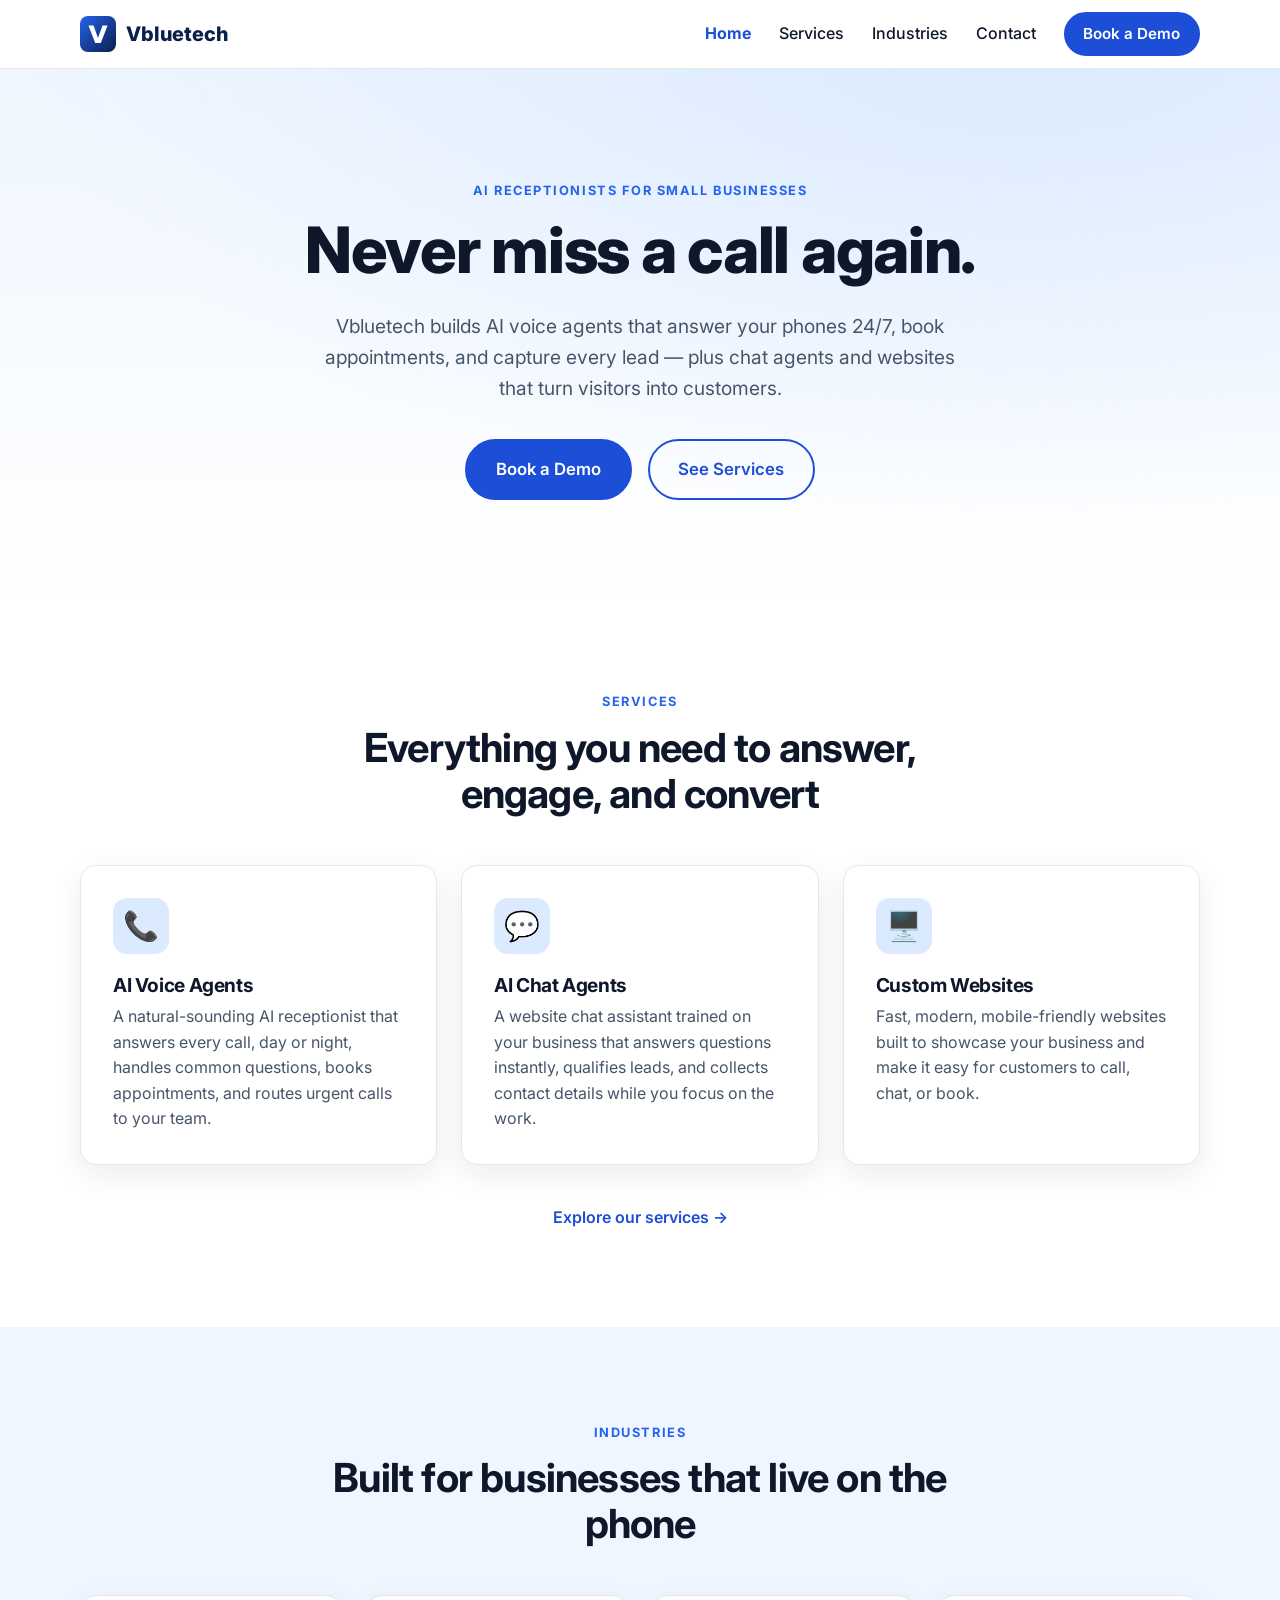
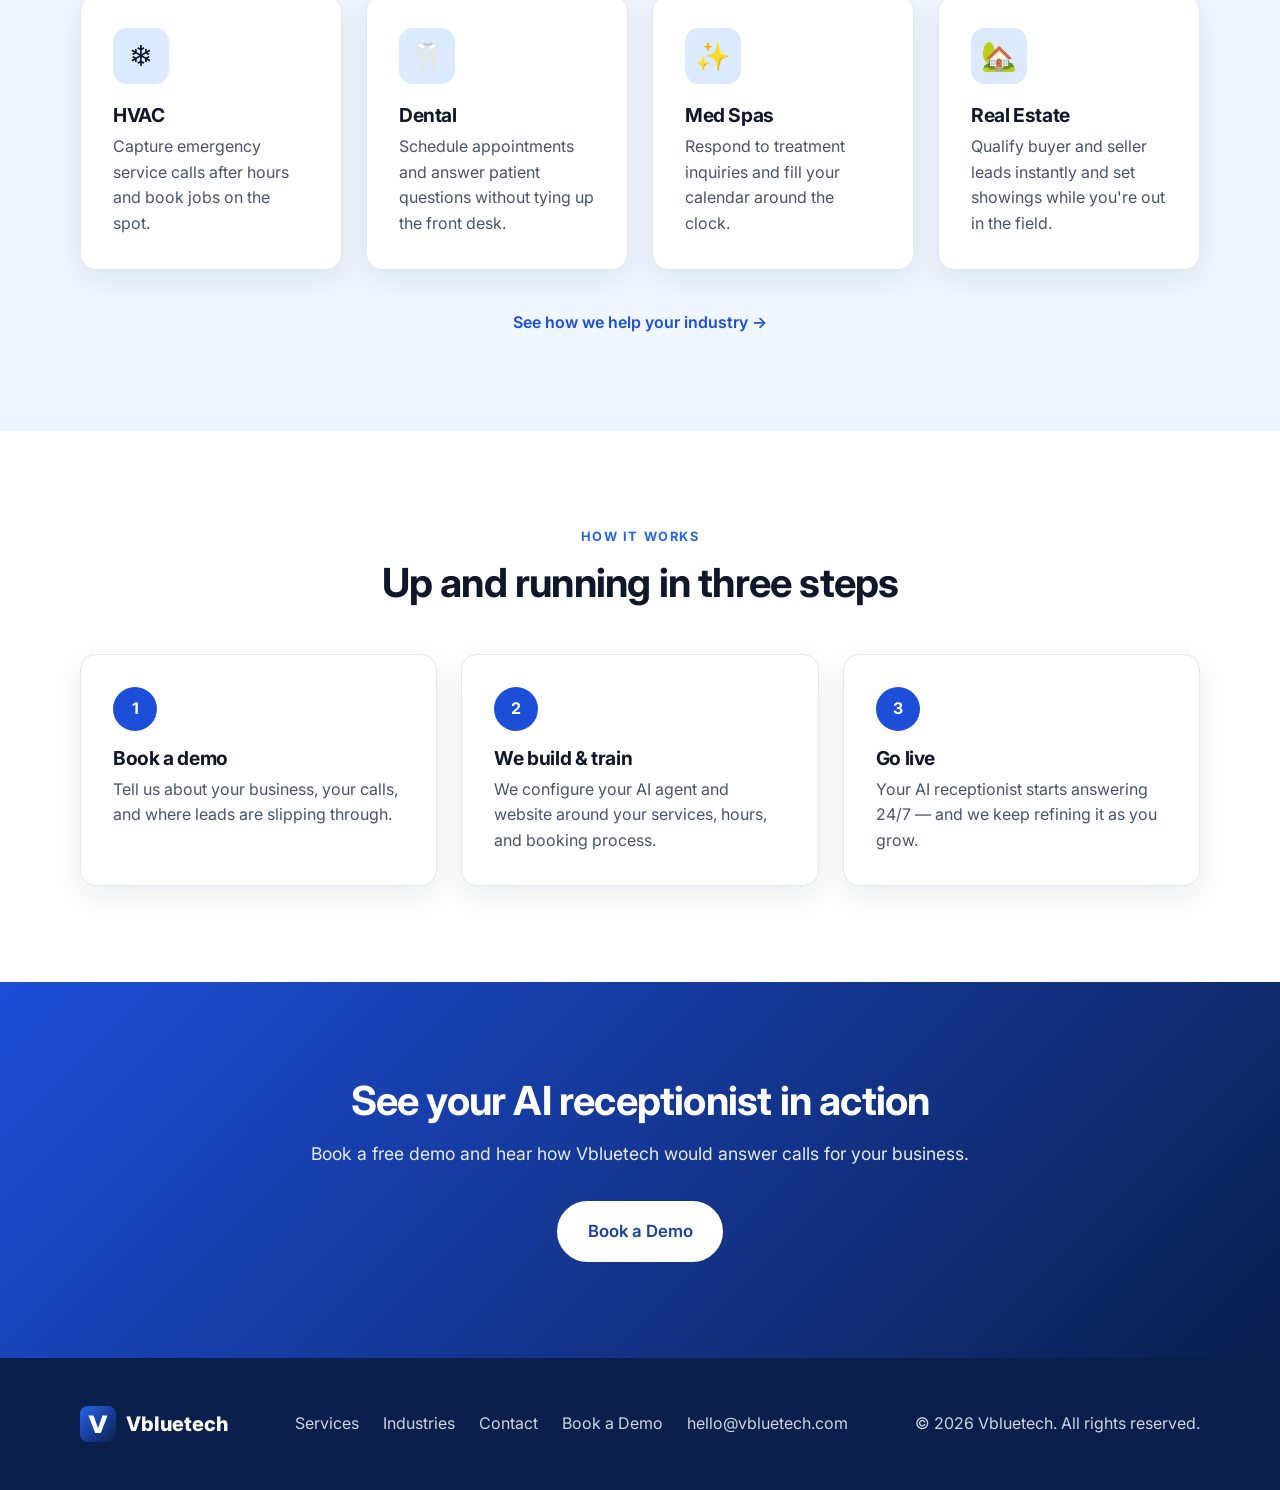
==== index.html @ 55a5ca42 "Multi-page site: services, industries, contact, custom 404; SEO meta, canonicals, JSON-LD, breadcrum" ====
<!DOCTYPE html>
<html lang="en">
<head>
<meta charset="UTF-8">
<meta name="viewport" content="width=device-width, initial-scale=1">
<title>Vbluetech | AI Receptionists, Chat Agents & Websites for Small Businesses</title>
<meta name="description" content="Vbluetech builds AI voice receptionists that answer calls 24/7, AI chat agents and custom websites for US small businesses in HVAC, dental, med spa and real estate.">
<link rel="canonical" href="https://vbluetech.com/">
<meta name="theme-color" content="#1d4ed8">
<link rel="icon" href="/favicon.svg" type="image/svg+xml">
<link rel="icon" href="/favicon-32x32.png" type="image/png" sizes="32x32">
<link rel="apple-touch-icon" href="/apple-touch-icon.png">
<link rel="manifest" href="/site.webmanifest">
<meta property="og:type" content="website">
<meta property="og:site_name" content="Vbluetech">
<meta property="og:title" content="Vbluetech | AI Receptionists, Chat Agents & Websites for Small Businesses">
<meta property="og:description" content="Vbluetech builds AI voice receptionists that answer calls 24/7, AI chat agents and custom websites for US small businesses in HVAC, dental, med spa and real estate.">
<meta property="og:url" content="https://vbluetech.com/">
<meta property="og:image" content="https://vbluetech.com/og-image.png">
<meta property="og:image:width" content="1200">
<meta property="og:image:height" content="630">
<meta property="og:image:alt" content="Vbluetech – AI receptionists, chat agents and websites for small businesses">
<meta name="twitter:card" content="summary_large_image">
<meta name="twitter:title" content="Vbluetech | AI Receptionists, Chat Agents & Websites for Small Businesses">
<meta name="twitter:description" content="Vbluetech builds AI voice receptionists that answer calls 24/7, AI chat agents and custom websites for US small businesses in HVAC, dental, med spa and real estate.">
<meta name="twitter:image" content="https://vbluetech.com/og-image.png">
<link rel="preconnect" href="https://fonts.googleapis.com">
<link rel="preconnect" href="https://fonts.gstatic.com" crossorigin>
<link href="https://fonts.googleapis.com/css2?family=Inter:wght@400;500;600;700;800&display=swap" rel="stylesheet">
<link rel="stylesheet" href="/styles.css">
<script type="application/ld+json">{"@context": "https://schema.org", "@type": "ProfessionalService", "@id": "https://vbluetech.com/#organization", "name": "Vbluetech", "url": "https://vbluetech.com/", "logo": "https://vbluetech.com/apple-touch-icon.png", "image": "https://vbluetech.com/og-image.png", "email": "hello@vbluetech.com", "description": "Vbluetech builds AI voice receptionists, AI chat agents and custom websites for US small businesses.", "areaServed": {"@type": "Country", "name": "United States"}, "knowsAbout": ["AI voice agents", "AI chat agents", "Website design", "HVAC", "Dental practices", "Med spas", "Real estate"], "hasOfferCatalog": {"@type": "OfferCatalog", "name": "Vbluetech services", "itemListElement": [{"@type": "Offer", "itemOffered": {"@type": "Service", "name": "AI Voice Agents", "description": "A natural-sounding AI receptionist that answers every call, day or night, handles common questions, books appointments, and routes urgent calls to your team.", "areaServed": {"@type": "Country", "name": "United States"}}}, {"@type": "Offer", "itemOffered": {"@type": "Service", "name": "AI Chat Agents", "description": "A website chat assistant trained on your business that answers questions instantly, qualifies leads, and collects contact details while you focus on the work.", "areaServed": {"@type": "Country", "name": "United States"}}}, {"@type": "Offer", "itemOffered": {"@type": "Service", "name": "Custom Websites", "description": "Fast, modern, mobile-friendly websites built to showcase your business and make it easy for customers to call, chat, or book.", "areaServed": {"@type": "Country", "name": "United States"}}}]}}</script>
<script type="application/ld+json">{"@context": "https://schema.org", "@type": "WebSite", "name": "Vbluetech", "url": "https://vbluetech.com/"}</script>
</head>
<body>
<a class="skip" href="#main">Skip to content</a>
<header class="nav">
  <div class="container nav-inner">
    <a href="/" class="logo"><img src="/favicon.svg" alt="" width="36" height="36" class="logo-img">Vbluetech</a>
    <button class="hamburger" aria-label="Toggle menu" aria-expanded="false" aria-controls="nav-links"><span></span><span></span><span></span></button>
    <nav id="nav-links" class="nav-links" aria-label="Main">
      <a href="/" aria-current="page">Home</a>
      <a href="/services/">Services</a>
      <a href="/industries/">Industries</a>
      <a href="/contact/">Contact</a>
      <a href="https://calendly.com/vbluetech/vbluetech-demo-call" class="btn btn-sm" target="_blank" rel="noopener">Book a Demo</a>
    </nav>
  </div>
</header>
<main id="main">
<section class="hero">
  <div class="container hero-inner">
    <p class="eyebrow">AI receptionists for small businesses</p>
    <h1>Never miss a call again.</h1>
    <p class="lead">Vbluetech builds AI voice agents that answer your phones 24/7, book appointments, and capture every lead &mdash; plus chat agents and websites that turn visitors into customers.</p>
    <div class="hero-ctas">
      <a href="https://calendly.com/vbluetech/vbluetech-demo-call" class="btn btn-lg" target="_blank" rel="noopener">Book a Demo</a>
      <a href="/services/" class="btn btn-ghost btn-lg">See Services</a>
    </div>
  </div>
</section>
<section class="section">
  <div class="container">
    <div class="section-head"><p class="eyebrow">Services</p><h2>Everything you need to answer, engage, and convert</h2></div>
    <div class="grid grid-3">
      <article class="card"><div class="icon" aria-hidden="true">📞</div><h3>AI Voice Agents</h3><p>A natural-sounding AI receptionist that answers every call, day or night, handles common questions, books appointments, and routes urgent calls to your team.</p></article>
      <article class="card"><div class="icon" aria-hidden="true">💬</div><h3>AI Chat Agents</h3><p>A website chat assistant trained on your business that answers questions instantly, qualifies leads, and collects contact details while you focus on the work.</p></article>
      <article class="card"><div class="icon" aria-hidden="true">🖥️</div><h3>Custom Websites</h3><p>Fast, modern, mobile-friendly websites built to showcase your business and make it easy for customers to call, chat, or book.</p></article>
    </div>
    <p class="more"><a href="/services/">Explore our services &rarr;</a></p>
  </div>
</section>
<section class="section section-alt">
  <div class="container">
    <div class="section-head"><p class="eyebrow">Industries</p><h2>Built for businesses that live on the phone</h2></div>
    <div class="grid grid-4">
      <div class="industry"><div class="icon" aria-hidden="true">❄️</div><h3>HVAC</h3><p>Capture emergency service calls after hours and book jobs on the spot.</p></div>
      <div class="industry"><div class="icon" aria-hidden="true">🦷</div><h3>Dental</h3><p>Schedule appointments and answer patient questions without tying up the front desk.</p></div>
      <div class="industry"><div class="icon" aria-hidden="true">✨</div><h3>Med Spas</h3><p>Respond to treatment inquiries and fill your calendar around the clock.</p></div>
      <div class="industry"><div class="icon" aria-hidden="true">🏡</div><h3>Real Estate</h3><p>Qualify buyer and seller leads instantly and set showings while you're out in the field.</p></div>
    </div>
    <p class="more"><a href="/industries/">See how we help your industry &rarr;</a></p>
  </div>
</section>
<section class="section">
  <div class="container">
    <div class="section-head"><p class="eyebrow">How It Works</p><h2>Up and running in three steps</h2></div>
    <ol class="steps">
      <li class="step"><span class="step-num" aria-hidden="true">1</span><h3>Book a demo</h3><p>Tell us about your business, your calls, and where leads are slipping through.</p></li>
      <li class="step"><span class="step-num" aria-hidden="true">2</span><h3>We build &amp; train</h3><p>We configure your AI agent and website around your services, hours, and booking process.</p></li>
      <li class="step"><span class="step-num" aria-hidden="true">3</span><h3>Go live</h3><p>Your AI receptionist starts answering 24/7 &mdash; and we keep refining it as you grow.</p></li>
    </ol>
  </div>
</section>
<section class="section cta-band">
  <div class="container cta-inner">
    <h2>See your AI receptionist in action</h2>
    <p>Book a free demo and hear how Vbluetech would answer calls for your business.</p>
    <a href="https://calendly.com/vbluetech/vbluetech-demo-call" class="btn btn-light btn-lg" target="_blank" rel="noopener">Book a Demo</a>
  </div>
</section>
</main>
<footer class="footer">
  <div class="container footer-inner">
    <a href="/" class="logo logo-light"><img src="/favicon.svg" alt="" width="36" height="36" class="logo-img">Vbluetech</a>
    <nav aria-label="Footer"><a href="/services/">Services</a><a href="/industries/">Industries</a><a href="/contact/">Contact</a><a href="https://calendly.com/vbluetech/vbluetech-demo-call" target="_blank" rel="noopener">Book a Demo</a><a href="mailto:hello@vbluetech.com">hello@vbluetech.com</a></nav>
    <p>&copy; 2026 Vbluetech. All rights reserved.</p>
  </div>
</footer>
<script src="/script.js" defer></script>
</body>
</html>
---- styles.css ----
:root{--blue-900:#0b1f4d;--blue-700:#1741a6;--blue-600:#1d4ed8;--blue-500:#2563eb;--blue-100:#dbeafe;--blue-50:#eff6ff;--ink:#0f172a;--muted:#475569;--bg:#fff;--radius:16px;--shadow:0 10px 30px rgba(15,23,42,.08)}
*{box-sizing:border-box;margin:0;padding:0}
html{scroll-behavior:smooth}
body{font-family:Inter,system-ui,-apple-system,"Segoe UI",Roboto,sans-serif;color:var(--ink);background:var(--bg);line-height:1.6}
a{color:inherit;text-decoration:none}
.container{width:min(1120px,92%);margin:0 auto}
h1,h2,h3{line-height:1.15;letter-spacing:-.02em}
h1{font-size:clamp(2.4rem,6vw,4rem);font-weight:800}
h2{font-size:clamp(1.7rem,3.5vw,2.5rem);font-weight:700}
h3{font-size:1.2rem;font-weight:700;margin-bottom:.5rem}
.eyebrow{text-transform:uppercase;letter-spacing:.12em;font-size:.8rem;font-weight:700;color:var(--blue-500);margin-bottom:.75rem}
.btn{display:inline-block;background:var(--blue-600);color:#fff;font-weight:600;padding:.75rem 1.4rem;border-radius:999px;border:2px solid var(--blue-600);transition:transform .2s,background .2s,box-shadow .2s}
.btn:hover{background:var(--blue-700);border-color:var(--blue-700);transform:translateY(-2px);box-shadow:0 8px 20px rgba(29,78,216,.3)}
.btn-sm{padding:.5rem 1.1rem;font-size:.95rem}
.btn-lg{padding:.95rem 1.8rem;font-size:1.05rem}
.btn-ghost{background:transparent;color:var(--blue-600)}
.btn-ghost:hover{background:var(--blue-50);color:var(--blue-700)}
.btn-light{background:#fff;color:var(--blue-700);border-color:#fff}
.btn-light:hover{background:var(--blue-50);border-color:var(--blue-50)}
.nav{position:sticky;top:0;z-index:50;background:rgba(255,255,255,.9);backdrop-filter:blur(10px);border-bottom:1px solid #e2e8f0}
.nav-inner{display:flex;align-items:center;justify-content:space-between;height:68px}
.logo{display:flex;align-items:center;gap:.6rem;font-weight:800;font-size:1.25rem;color:var(--blue-900)}
.logo-img{display:block;width:36px;height:36px}
.nav-links{display:flex;align-items:center;gap:1.75rem;font-weight:500}
.nav-links a:not(.btn):hover{color:var(--blue-600)}
.hamburger{display:none;background:none;border:0;cursor:pointer;width:40px;height:40px;flex-direction:column;justify-content:center;gap:5px}
.hamburger span{display:block;height:2px;width:24px;background:var(--ink);margin:0 auto;transition:.3s}
.hamburger[aria-expanded="true"] span:nth-child(1){transform:translateY(7px) rotate(45deg)}
.hamburger[aria-expanded="true"] span:nth-child(2){opacity:0}
.hamburger[aria-expanded="true"] span:nth-child(3){transform:translateY(-7px) rotate(-45deg)}
.hero{background:radial-gradient(1000px 500px at 80% -10%,var(--blue-100),transparent),linear-gradient(180deg,var(--blue-50),#fff);padding:7rem 0 6rem;text-align:center}
.hero-inner{max-width:780px}
.lead{font-size:1.2rem;color:var(--muted);margin:1.5rem auto 2.25rem;max-width:640px}
.hero-ctas{display:flex;gap:1rem;justify-content:center;flex-wrap:wrap}
.section{padding:6rem 0}
.section-alt{background:var(--blue-50)}
.section-head{text-align:center;max-width:680px;margin:0 auto 3rem}
.grid{display:grid;gap:1.5rem}
.grid-3{grid-template-columns:repeat(3,1fr)}
.grid-4{grid-template-columns:repeat(4,1fr)}
.grid-2{grid-template-columns:repeat(2,1fr)}
.card,.industry,.step{background:#fff;border:1px solid #e2e8f0;border-radius:var(--radius);padding:2rem;box-shadow:var(--shadow);transition:transform .25s,box-shadow .25s}
.card:hover,.industry:hover{transform:translateY(-4px);box-shadow:0 16px 40px rgba(29,78,216,.15)}
.card p,.industry p,.step p{color:var(--muted)}
.icon{font-size:1.8rem;width:56px;height:56px;display:grid;place-items:center;border-radius:14px;background:var(--blue-100);margin-bottom:1.25rem}
.steps{list-style:none;display:grid;grid-template-columns:repeat(3,1fr);gap:1.5rem}
.step-num{display:grid;place-items:center;width:44px;height:44px;border-radius:50%;background:var(--blue-600);color:#fff;font-weight:700;margin-bottom:1rem}
.cta-band{background:linear-gradient(135deg,var(--blue-600),var(--blue-900));color:#fff;text-align:center}
.cta-inner p{opacity:.9;margin:1rem auto 2rem;font-size:1.1rem}
.contact{text-align:center;max-width:620px}
.contact p:not(.eyebrow){color:var(--muted);margin:1rem 0 2rem}
.footer{background:var(--blue-900);color:#cbd5e1;padding:3rem 0}
.footer-inner{display:flex;flex-wrap:wrap;gap:1.5rem;align-items:center;justify-content:space-between}
.logo-light{color:#fff}
.footer nav{display:flex;gap:1.5rem;flex-wrap:wrap}
.footer nav a:hover{color:#fff}
@media (prefers-reduced-motion:reduce){html{scroll-behavior:auto}*{transition:none!important}}
@media (max-width:900px){.grid-2,.grid-3,.steps{grid-template-columns:1fr}.grid-4{grid-template-columns:repeat(2,1fr)}}
@media (max-width:768px){
 .hamburger{display:flex}
 .nav-links{position:absolute;top:68px;left:0;right:0;flex-direction:column;gap:0;background:#fff;border-bottom:1px solid #e2e8f0;max-height:0;overflow:hidden;transition:max-height .35s ease}
 .nav-links.open{max-height:420px}
 .nav-links a{padding:1rem;width:100%;text-align:center}
 .nav-links .btn{width:auto;margin:.5rem 0 1.25rem}
 .hero{padding:4.5rem 0 4rem}.section{padding:4rem 0}
 .footer-inner{flex-direction:column;text-align:center}
}
@media (max-width:520px){.grid-4{grid-template-columns:1fr}}
.skip{position:absolute;left:-999px;top:0;background:#fff;padding:.5rem 1rem;z-index:100}.skip:focus{left:1rem}
.nav-links a[aria-current="page"]{color:var(--blue-600);font-weight:700}
.breadcrumbs{padding-top:1.25rem;font-size:.9rem;color:var(--muted)}
.breadcrumbs ol{list-style:none;display:flex;flex-wrap:wrap;gap:.5rem}
.breadcrumbs li+li::before{content:"/";margin-right:.5rem;color:#94a3b8}
.breadcrumbs a{color:var(--blue-600)}.breadcrumbs a:hover{text-decoration:underline}
.page-hero{padding:3rem 0 1rem;text-align:center}.page-hero .container{max-width:780px}
.page-hero .lead{margin-bottom:0}
.h3{font-size:1.3rem;font-weight:700;margin-bottom:.5rem}
.more{text-align:center;margin-top:2.5rem;color:var(--muted)}.more a{color:var(--blue-600);font-weight:600}.more a:hover{text-decoration:underline}
.ticks{list-style:none;margin:1rem 0 0;color:var(--ink)}.ticks li{padding-left:1.6rem;position:relative;margin:.4rem 0}
.ticks li::before{content:"";position:absolute;left:0;top:.45em;width:.8rem;height:.45rem;border-left:2px solid var(--blue-600);border-bottom:2px solid var(--blue-600);transform:rotate(-45deg)}
.card .btn{margin-top:1.5rem}
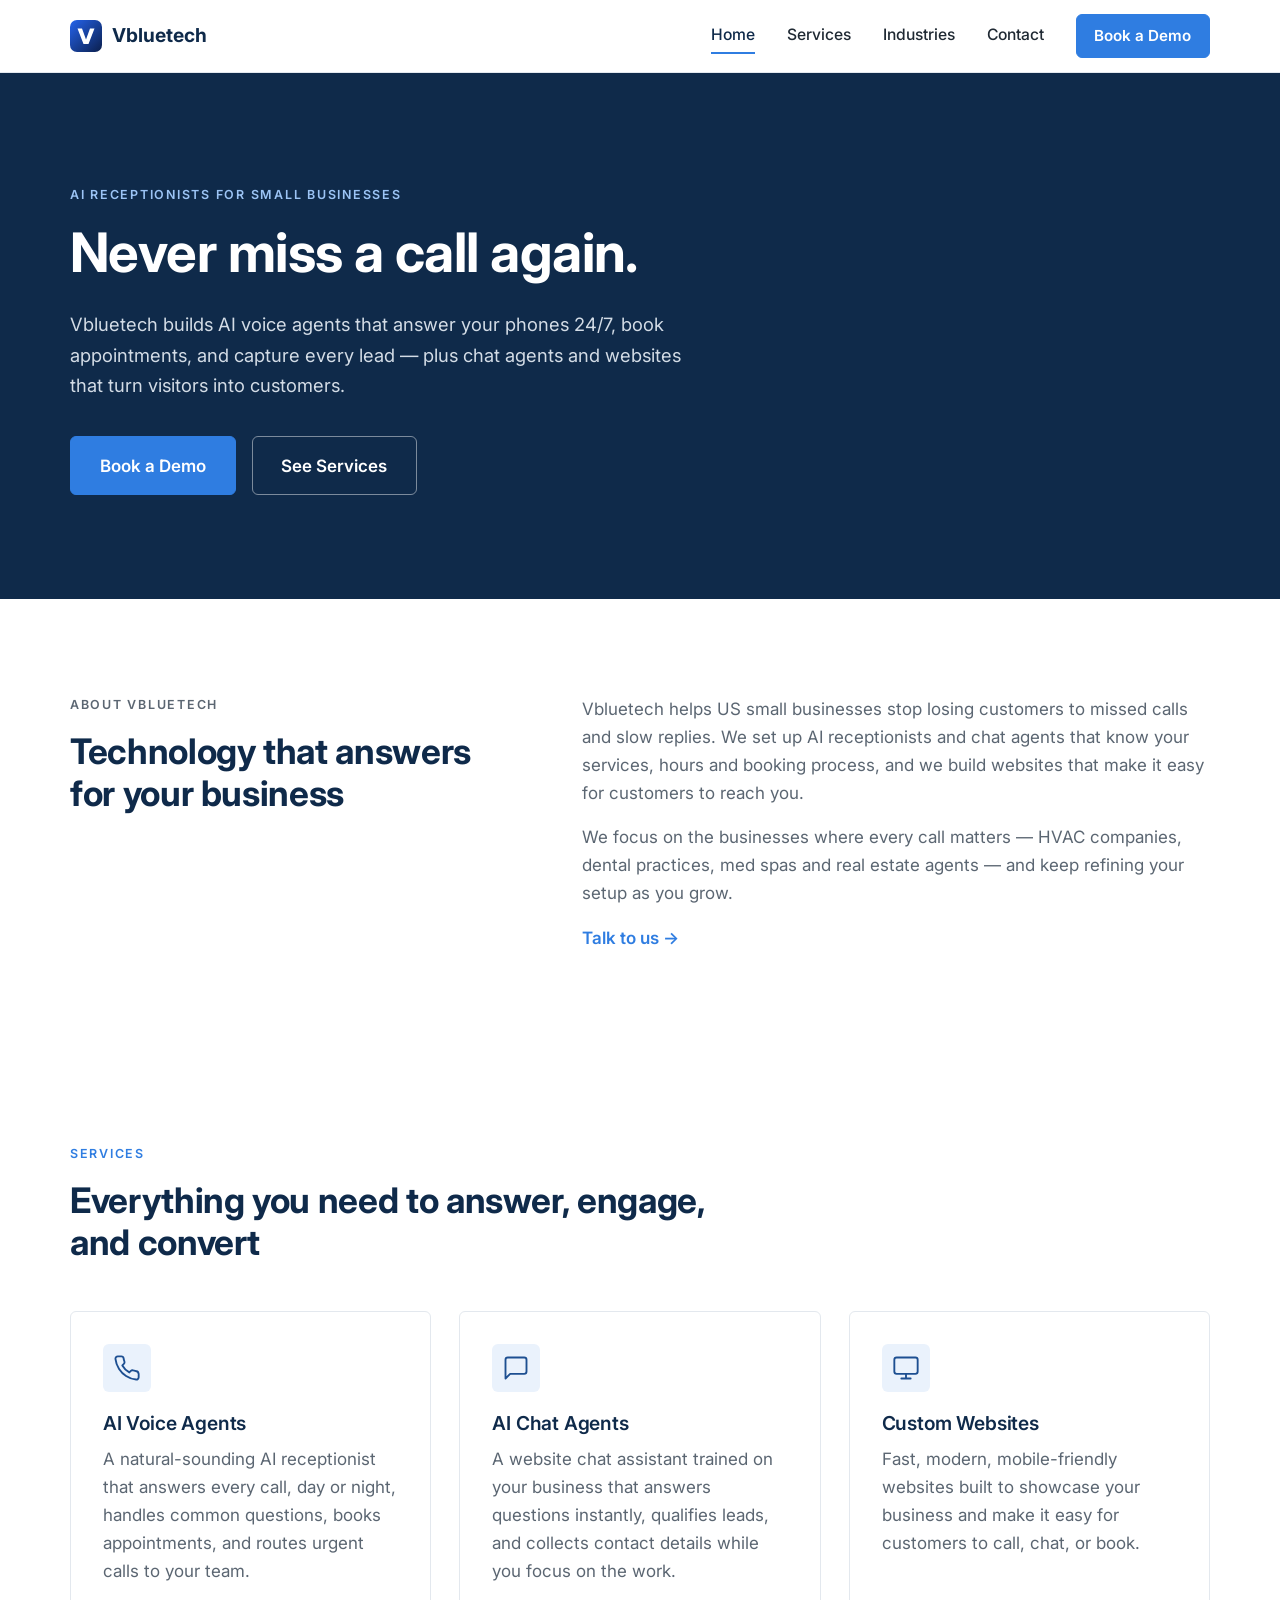
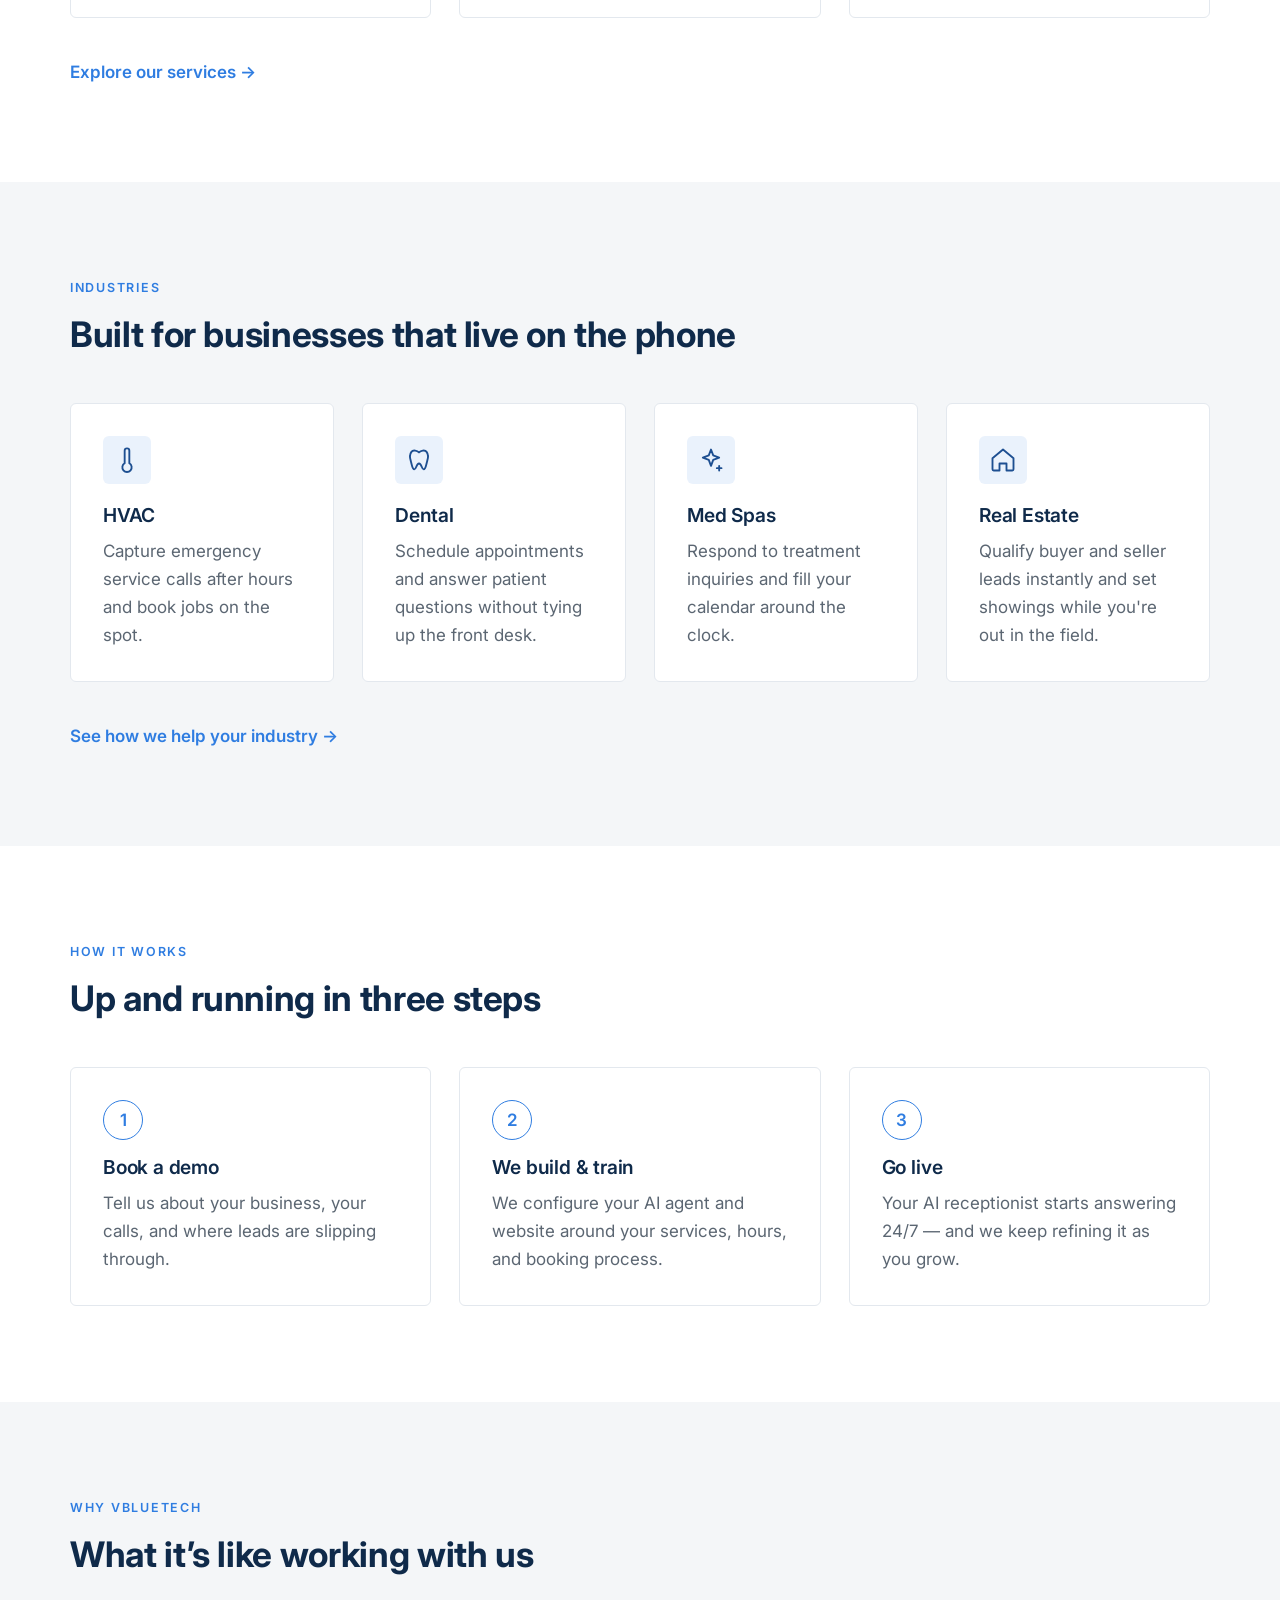
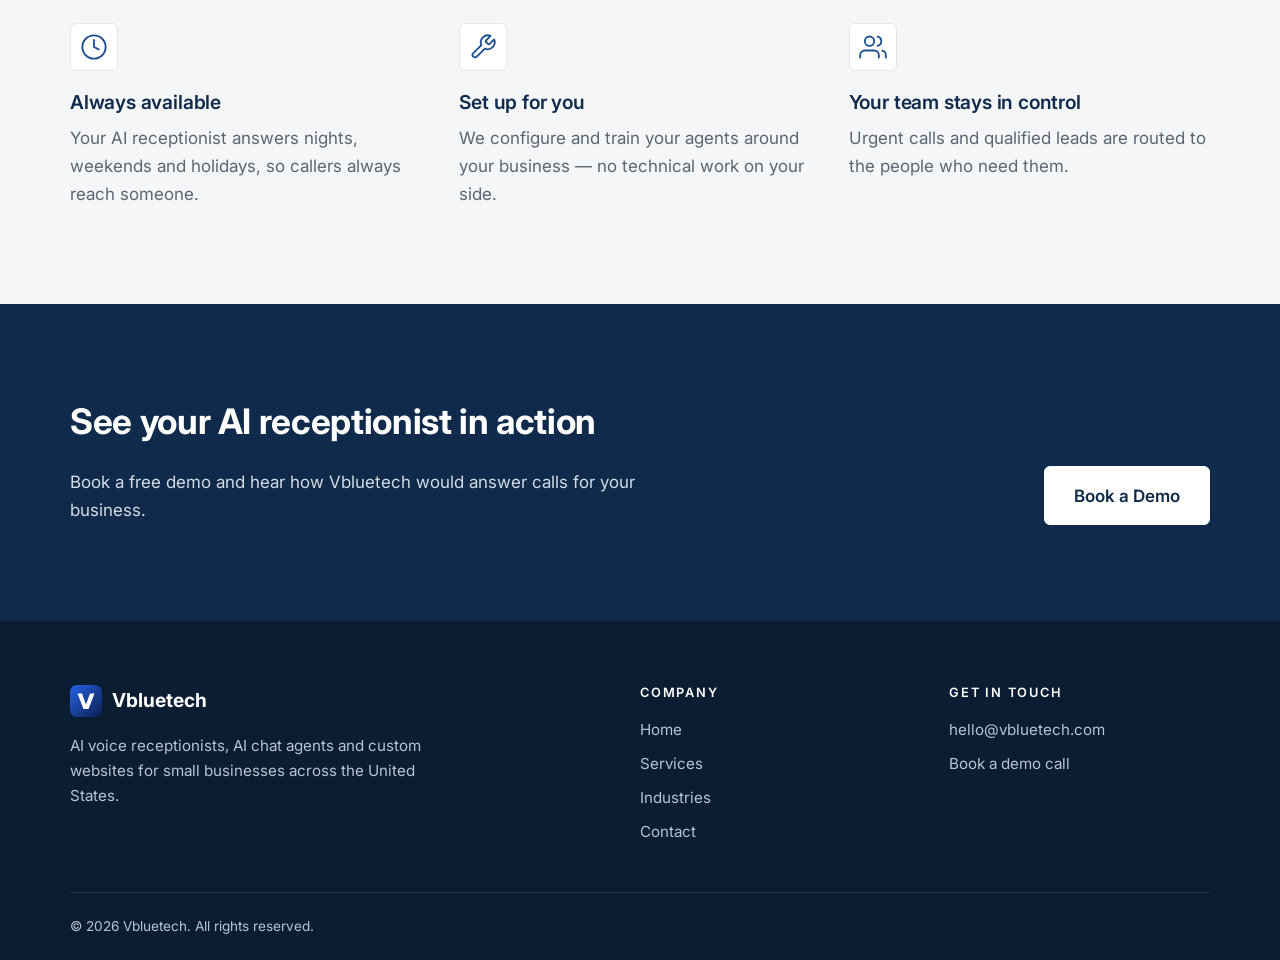
==== commit 49018a8a: "Restyle: clean corporate design, line icons, About and Why sections, hidden testimonials scaffold, m" ====
--- a/index.html
+++ b/index.html
@@ -58,13 +58,21 @@
     </div>
   </div>
 </section>
+<section class="section about">
+  <div class="container about-grid">
+    <div><p class="eyebrow">About Vbluetech</p><h2>Technology that answers for your business</h2></div>
+    <div><p>Vbluetech helps US small businesses stop losing customers to missed calls and slow replies. We set up AI receptionists and chat agents that know your services, hours and booking process, and we build websites that make it easy for customers to reach you.</p>
+    <p>We focus on the businesses where every call matters &mdash; HVAC companies, dental practices, med spas and real estate agents &mdash; and keep refining your setup as you grow.</p>
+    <p><a class="text-link" href="/contact/">Talk to us &rarr;</a></p></div>
+  </div>
+</section>
 <section class="section">
   <div class="container">
     <div class="section-head"><p class="eyebrow">Services</p><h2>Everything you need to answer, engage, and convert</h2></div>
     <div class="grid grid-3">
-      <article class="card"><div class="icon" aria-hidden="true">📞</div><h3>AI Voice Agents</h3><p>A natural-sounding AI receptionist that answers every call, day or night, handles common questions, books appointments, and routes urgent calls to your team.</p></article>
-      <article class="card"><div class="icon" aria-hidden="true">💬</div><h3>AI Chat Agents</h3><p>A website chat assistant trained on your business that answers questions instantly, qualifies leads, and collects contact details while you focus on the work.</p></article>
-      <article class="card"><div class="icon" aria-hidden="true">🖥️</div><h3>Custom Websites</h3><p>Fast, modern, mobile-friendly websites built to showcase your business and make it easy for customers to call, chat, or book.</p></article>
+      <article class="card"><div class="icon" aria-hidden="true"><svg viewBox="0 0 24 24" width="28" height="28" fill="none" stroke="currentColor" stroke-width="1.6" stroke-linecap="round" stroke-linejoin="round" aria-hidden="true" focusable="false"><path d="M22 16.9v3a2 2 0 0 1-2.2 2 19.8 19.8 0 0 1-8.6-3.1 19.5 19.5 0 0 1-6-6A19.8 19.8 0 0 1 2.1 4.2 2 2 0 0 1 4.1 2h3a2 2 0 0 1 2 1.7c.1.9.4 1.8.7 2.7a2 2 0 0 1-.5 2.1L8 9.8a16 16 0 0 0 6 6l1.3-1.3a2 2 0 0 1 2.1-.4c.9.3 1.8.6 2.7.7a2 2 0 0 1 1.7 2z"/></svg></div><h3>AI Voice Agents</h3><p>A natural-sounding AI receptionist that answers every call, day or night, handles common questions, books appointments, and routes urgent calls to your team.</p></article>
+      <article class="card"><div class="icon" aria-hidden="true"><svg viewBox="0 0 24 24" width="28" height="28" fill="none" stroke="currentColor" stroke-width="1.6" stroke-linecap="round" stroke-linejoin="round" aria-hidden="true" focusable="false"><path d="M21 15a2 2 0 0 1-2 2H7l-4 4V5a2 2 0 0 1 2-2h14a2 2 0 0 1 2 2z"/></svg></div><h3>AI Chat Agents</h3><p>A website chat assistant trained on your business that answers questions instantly, qualifies leads, and collects contact details while you focus on the work.</p></article>
+      <article class="card"><div class="icon" aria-hidden="true"><svg viewBox="0 0 24 24" width="28" height="28" fill="none" stroke="currentColor" stroke-width="1.6" stroke-linecap="round" stroke-linejoin="round" aria-hidden="true" focusable="false"><rect x="2" y="3" width="20" height="14" rx="2"/><path d="M8 21h8M12 17v4"/></svg></div><h3>Custom Websites</h3><p>Fast, modern, mobile-friendly websites built to showcase your business and make it easy for customers to call, chat, or book.</p></article>
     </div>
     <p class="more"><a href="/services/">Explore our services &rarr;</a></p>
   </div>
@@ -73,10 +81,10 @@
   <div class="container">
     <div class="section-head"><p class="eyebrow">Industries</p><h2>Built for businesses that live on the phone</h2></div>
     <div class="grid grid-4">
-      <div class="industry"><div class="icon" aria-hidden="true">❄️</div><h3>HVAC</h3><p>Capture emergency service calls after hours and book jobs on the spot.</p></div>
-      <div class="industry"><div class="icon" aria-hidden="true">🦷</div><h3>Dental</h3><p>Schedule appointments and answer patient questions without tying up the front desk.</p></div>
-      <div class="industry"><div class="icon" aria-hidden="true">✨</div><h3>Med Spas</h3><p>Respond to treatment inquiries and fill your calendar around the clock.</p></div>
-      <div class="industry"><div class="icon" aria-hidden="true">🏡</div><h3>Real Estate</h3><p>Qualify buyer and seller leads instantly and set showings while you're out in the field.</p></div>
+      <div class="industry"><div class="icon" aria-hidden="true"><svg viewBox="0 0 24 24" width="28" height="28" fill="none" stroke="currentColor" stroke-width="1.6" stroke-linecap="round" stroke-linejoin="round" aria-hidden="true" focusable="false"><path d="M14 14.8V4a2 2 0 0 0-4 0v10.8a4 4 0 1 0 4 0z"/></svg></div><h3>HVAC</h3><p>Capture emergency service calls after hours and book jobs on the spot.</p></div>
+      <div class="industry"><div class="icon" aria-hidden="true"><svg viewBox="0 0 24 24" width="28" height="28" fill="none" stroke="currentColor" stroke-width="1.6" stroke-linecap="round" stroke-linejoin="round" aria-hidden="true" focusable="false"><path d="M12 5.5C10.5 4 7 3 5.5 5S4 10 5 13c.8 2.6 1.2 7 3 7s1.6-5 4-5 2.2 5 4 5 2.2-4.4 3-7c1-3 1-6-.5-8S13.5 4 12 5.5z"/></svg></div><h3>Dental</h3><p>Schedule appointments and answer patient questions without tying up the front desk.</p></div>
+      <div class="industry"><div class="icon" aria-hidden="true"><svg viewBox="0 0 24 24" width="28" height="28" fill="none" stroke="currentColor" stroke-width="1.6" stroke-linecap="round" stroke-linejoin="round" aria-hidden="true" focusable="false"><path d="M12 3l1.9 5.1L19 10l-5.1 1.9L12 17l-1.9-5.1L5 10l5.1-1.9z"/><path d="M19 17v4M17 19h4"/></svg></div><h3>Med Spas</h3><p>Respond to treatment inquiries and fill your calendar around the clock.</p></div>
+      <div class="industry"><div class="icon" aria-hidden="true"><svg viewBox="0 0 24 24" width="28" height="28" fill="none" stroke="currentColor" stroke-width="1.6" stroke-linecap="round" stroke-linejoin="round" aria-hidden="true" focusable="false"><path d="M3 10.5L12 3l9 7.5V20a1 1 0 0 1-1 1h-5v-6h-6v6H4a1 1 0 0 1-1-1z"/></svg></div><h3>Real Estate</h3><p>Qualify buyer and seller leads instantly and set showings while you're out in the field.</p></div>
     </div>
     <p class="more"><a href="/industries/">See how we help your industry &rarr;</a></p>
   </div>
@@ -91,6 +99,27 @@
     </ol>
   </div>
 </section>
+<section class="section section-alt">
+  <div class="container">
+    <div class="section-head"><p class="eyebrow">Why Vbluetech</p><h2>What it&rsquo;s like working with us</h2></div>
+    <div class="grid grid-3 features">
+      <div class="feature"><div class="icon" aria-hidden="true"><svg viewBox="0 0 24 24" width="28" height="28" fill="none" stroke="currentColor" stroke-width="1.6" stroke-linecap="round" stroke-linejoin="round" aria-hidden="true" focusable="false"><circle cx="12" cy="12" r="10"/><path d="M12 6v6l4 2"/></svg></div><h3>Always available</h3><p>Your AI receptionist answers nights, weekends and holidays, so callers always reach someone.</p></div>
+      <div class="feature"><div class="icon" aria-hidden="true"><svg viewBox="0 0 24 24" width="28" height="28" fill="none" stroke="currentColor" stroke-width="1.6" stroke-linecap="round" stroke-linejoin="round" aria-hidden="true" focusable="false"><path d="M14.7 6.3a1 1 0 0 0 0 1.4l1.6 1.6a1 1 0 0 0 1.4 0l3.8-3.8a6 6 0 0 1-7.9 7.9l-6.9 6.9a2.1 2.1 0 0 1-3-3l6.9-6.9a6 6 0 0 1 7.9-7.9z"/></svg></div><h3>Set up for you</h3><p>We configure and train your agents around your business &mdash; no technical work on your side.</p></div>
+      <div class="feature"><div class="icon" aria-hidden="true"><svg viewBox="0 0 24 24" width="28" height="28" fill="none" stroke="currentColor" stroke-width="1.6" stroke-linecap="round" stroke-linejoin="round" aria-hidden="true" focusable="false"><path d="M17 21v-2a4 4 0 0 0-4-4H5a4 4 0 0 0-4 4v2"/><circle cx="9" cy="7" r="4"/><path d="M23 21v-2a4 4 0 0 0-3-3.9M16 3.1a4 4 0 0 1 0 7.8"/></svg></div><h3>Your team stays in control</h3><p>Urgent calls and qualified leads are routed to the people who need them.</p></div>
+    </div>
+  </div>
+</section>
+<!--
+  Testimonials: hidden until we have real, approved client quotes. Do not add invented quotes.
+  To publish: inside the .grid div below, add one <figure class="quote"><blockquote>…</blockquote><figcaption>Name, Role, Company</figcaption></figure> per real client
+  (only with their written permission), then remove the `hidden` attribute from this <section>.
+-->
+<section class="section testimonials" hidden aria-labelledby="testimonials-heading">
+  <div class="container">
+    <div class="section-head"><p class="eyebrow">Testimonials</p><h2 id="testimonials-heading">What our clients say</h2></div>
+    <div class="grid grid-3"></div>
+  </div>
+</section>
 <section class="section cta-band">
   <div class="container cta-inner">
     <h2>See your AI receptionist in action</h2>
@@ -100,11 +129,13 @@
 </section>
 </main>
 <footer class="footer">
-  <div class="container footer-inner">
-    <a href="/" class="logo logo-light"><img src="/favicon.svg" alt="" width="36" height="36" class="logo-img">Vbluetech</a>
-    <nav aria-label="Footer"><a href="/services/">Services</a><a href="/industries/">Industries</a><a href="/contact/">Contact</a><a href="https://calendly.com/vbluetech/vbluetech-demo-call" target="_blank" rel="noopener">Book a Demo</a><a href="mailto:hello@vbluetech.com">hello@vbluetech.com</a></nav>
-    <p>&copy; 2026 Vbluetech. All rights reserved.</p>
+  <div class="container footer-grid">
+    <div><a href="/" class="logo logo-light"><img src="/favicon.svg" alt="" width="32" height="32" class="logo-img">Vbluetech</a>
+      <p>AI voice receptionists, AI chat agents and custom websites for small businesses across the United States.</p></div>
+    <nav aria-label="Footer"><h2 class="foot-h">Company</h2><a href="/">Home</a><a href="/services/">Services</a><a href="/industries/">Industries</a><a href="/contact/">Contact</a></nav>
+    <div><h2 class="foot-h">Get in touch</h2><a href="mailto:hello@vbluetech.com">hello@vbluetech.com</a><a href="https://calendly.com/vbluetech/vbluetech-demo-call" target="_blank" rel="noopener">Book a demo call</a></div>
   </div>
+  <div class="container footer-bottom"><p>&copy; 2026 Vbluetech. All rights reserved.</p></div>
 </footer>
 <script src="/script.js" defer></script>
 </body>
--- a/styles.css
+++ b/styles.css
@@ -1,81 +1,102 @@
-:root{--blue-900:#0b1f4d;--blue-700:#1741a6;--blue-600:#1d4ed8;--blue-500:#2563eb;--blue-100:#dbeafe;--blue-50:#eff6ff;--ink:#0f172a;--muted:#475569;--bg:#fff;--radius:16px;--shadow:0 10px 30px rgba(15,23,42,.08)}
+:root{--navy:#0f2a4a;--navy-900:#0a1d33;--blue:#1d4f91;--accent:#2f7de1;--ink:#1f2933;--muted:#5b6672;--line:#e3e8ee;--gray:#f4f6f8;--bg:#fff;--radius:6px}
 *{box-sizing:border-box;margin:0;padding:0}
 html{scroll-behavior:smooth}
-body{font-family:Inter,system-ui,-apple-system,"Segoe UI",Roboto,sans-serif;color:var(--ink);background:var(--bg);line-height:1.6}
+body{font-family:Inter,system-ui,-apple-system,"Segoe UI",Roboto,sans-serif;color:var(--ink);background:var(--bg);line-height:1.65;font-size:17px}
 a{color:inherit;text-decoration:none}
-.container{width:min(1120px,92%);margin:0 auto}
-h1,h2,h3{line-height:1.15;letter-spacing:-.02em}
-h1{font-size:clamp(2.4rem,6vw,4rem);font-weight:800}
-h2{font-size:clamp(1.7rem,3.5vw,2.5rem);font-weight:700}
-h3{font-size:1.2rem;font-weight:700;margin-bottom:.5rem}
-.eyebrow{text-transform:uppercase;letter-spacing:.12em;font-size:.8rem;font-weight:700;color:var(--blue-500);margin-bottom:.75rem}
-.btn{display:inline-block;background:var(--blue-600);color:#fff;font-weight:600;padding:.75rem 1.4rem;border-radius:999px;border:2px solid var(--blue-600);transition:transform .2s,background .2s,box-shadow .2s}
-.btn:hover{background:var(--blue-700);border-color:var(--blue-700);transform:translateY(-2px);box-shadow:0 8px 20px rgba(29,78,216,.3)}
-.btn-sm{padding:.5rem 1.1rem;font-size:.95rem}
-.btn-lg{padding:.95rem 1.8rem;font-size:1.05rem}
-.btn-ghost{background:transparent;color:var(--blue-600)}
-.btn-ghost:hover{background:var(--blue-50);color:var(--blue-700)}
-.btn-light{background:#fff;color:var(--blue-700);border-color:#fff}
-.btn-light:hover{background:var(--blue-50);border-color:var(--blue-50)}
-.nav{position:sticky;top:0;z-index:50;background:rgba(255,255,255,.9);backdrop-filter:blur(10px);border-bottom:1px solid #e2e8f0}
-.nav-inner{display:flex;align-items:center;justify-content:space-between;height:68px}
-.logo{display:flex;align-items:center;gap:.6rem;font-weight:800;font-size:1.25rem;color:var(--blue-900)}
-.logo-img{display:block;width:36px;height:36px}
-.nav-links{display:flex;align-items:center;gap:1.75rem;font-weight:500}
-.nav-links a:not(.btn):hover{color:var(--blue-600)}
+img,svg{display:block}
+.container{width:min(1140px,90%);margin:0 auto}
+h1,h2,h3{color:var(--navy);line-height:1.2;letter-spacing:-.01em}
+h1{font-size:clamp(2.2rem,5vw,3.4rem);font-weight:700}
+h2{font-size:clamp(1.6rem,3vw,2.2rem);font-weight:700}
+h3,.h3{font-size:1.2rem;font-weight:600;margin-bottom:.6rem;color:var(--navy)}
+p+p{margin-top:1rem}
+.eyebrow{text-transform:uppercase;letter-spacing:.14em;font-size:.78rem;font-weight:600;color:var(--accent);margin-bottom:.9rem}
+.skip{position:absolute;left:-999px;top:0;background:#fff;padding:.5rem 1rem;z-index:100}.skip:focus{left:1rem}
+:focus-visible{outline:2px solid var(--accent);outline-offset:2px}
+.btn{display:inline-block;background:var(--accent);color:#fff;font-weight:600;padding:.75rem 1.5rem;border-radius:var(--radius);border:1px solid var(--accent);transition:background .2s,border-color .2s,color .2s}
+.btn:hover{background:var(--blue);border-color:var(--blue)}
+.btn-sm{padding:.55rem 1.1rem;font-size:.95rem}
+.btn-lg{padding:.9rem 1.8rem}
+.btn-ghost{background:transparent;color:var(--navy);border-color:#c5ced8}
+.btn-ghost:hover{background:var(--gray);border-color:var(--navy);color:var(--navy)}
+.btn-light{background:#fff;color:var(--navy);border-color:#fff}
+.btn-light:hover{background:var(--gray);border-color:var(--gray)}
+.text-link{color:var(--accent);font-weight:600}.text-link:hover{text-decoration:underline}
+/* nav */
+.nav{position:sticky;top:0;z-index:50;background:#fff;border-bottom:1px solid var(--line)}
+.nav-inner{display:flex;align-items:center;justify-content:space-between;height:72px}
+.logo{display:flex;align-items:center;gap:.6rem;font-weight:700;font-size:1.2rem;color:var(--navy)}
+.logo-img{width:32px;height:32px}
+.nav-links{display:flex;align-items:center;gap:2rem;font-weight:500;font-size:.98rem}
+.nav-links a:not(.btn){color:var(--ink);padding:.25rem 0;border-bottom:2px solid transparent}
+.nav-links a:not(.btn):hover{color:var(--accent)}
+.nav-links a[aria-current="page"]{color:var(--navy);border-bottom-color:var(--accent)}
 .hamburger{display:none;background:none;border:0;cursor:pointer;width:40px;height:40px;flex-direction:column;justify-content:center;gap:5px}
-.hamburger span{display:block;height:2px;width:24px;background:var(--ink);margin:0 auto;transition:.3s}
+.hamburger span{display:block;height:2px;width:22px;background:var(--navy);margin:0 auto;transition:.25s}
 .hamburger[aria-expanded="true"] span:nth-child(1){transform:translateY(7px) rotate(45deg)}
 .hamburger[aria-expanded="true"] span:nth-child(2){opacity:0}
 .hamburger[aria-expanded="true"] span:nth-child(3){transform:translateY(-7px) rotate(-45deg)}
-.hero{background:radial-gradient(1000px 500px at 80% -10%,var(--blue-100),transparent),linear-gradient(180deg,var(--blue-50),#fff);padding:7rem 0 6rem;text-align:center}
-.hero-inner{max-width:780px}
-.lead{font-size:1.2rem;color:var(--muted);margin:1.5rem auto 2.25rem;max-width:640px}
-.hero-ctas{display:flex;gap:1rem;justify-content:center;flex-wrap:wrap}
+/* hero */
+.hero{background:var(--navy);color:#fff;padding:7rem 0 6.5rem}
+.hero h1{color:#fff;max-width:760px}
+.hero .eyebrow{color:#9cc4f5}
+.hero .lead{color:#d3dce6;font-size:1.15rem;margin:1.5rem 0 2.25rem;max-width:640px}
+.hero-ctas{display:flex;gap:1rem;flex-wrap:wrap}
+.hero .btn-ghost{color:#fff;border-color:rgba(255,255,255,.45)}
+.hero .btn-ghost:hover{background:rgba(255,255,255,.08);border-color:#fff;color:#fff}
+.page-hero{padding:2.5rem 0 3.5rem;border-bottom:1px solid var(--line)}
+.page-hero .container>*{max-width:760px}
+.lead{font-size:1.12rem;color:var(--muted);margin-top:1.1rem}
+/* sections */
 .section{padding:6rem 0}
-.section-alt{background:var(--blue-50)}
-.section-head{text-align:center;max-width:680px;margin:0 auto 3rem}
-.grid{display:grid;gap:1.5rem}
+.section-alt{background:var(--gray)}
+.section-head{max-width:680px;margin:0 0 3rem}
+.about-grid{display:grid;grid-template-columns:1fr 1.4fr;gap:4rem;align-items:start}
+.about-grid p{color:var(--muted)}
+.grid{display:grid;gap:1.75rem}
+.grid-2{grid-template-columns:repeat(2,1fr)}
 .grid-3{grid-template-columns:repeat(3,1fr)}
 .grid-4{grid-template-columns:repeat(4,1fr)}
-.grid-2{grid-template-columns:repeat(2,1fr)}
-.card,.industry,.step{background:#fff;border:1px solid #e2e8f0;border-radius:var(--radius);padding:2rem;box-shadow:var(--shadow);transition:transform .25s,box-shadow .25s}
-.card:hover,.industry:hover{transform:translateY(-4px);box-shadow:0 16px 40px rgba(29,78,216,.15)}
-.card p,.industry p,.step p{color:var(--muted)}
-.icon{font-size:1.8rem;width:56px;height:56px;display:grid;place-items:center;border-radius:14px;background:var(--blue-100);margin-bottom:1.25rem}
-.steps{list-style:none;display:grid;grid-template-columns:repeat(3,1fr);gap:1.5rem}
-.step-num{display:grid;place-items:center;width:44px;height:44px;border-radius:50%;background:var(--blue-600);color:#fff;font-weight:700;margin-bottom:1rem}
-.cta-band{background:linear-gradient(135deg,var(--blue-600),var(--blue-900));color:#fff;text-align:center}
-.cta-inner p{opacity:.9;margin:1rem auto 2rem;font-size:1.1rem}
-.contact{text-align:center;max-width:620px}
-.contact p:not(.eyebrow){color:var(--muted);margin:1rem 0 2rem}
-.footer{background:var(--blue-900);color:#cbd5e1;padding:3rem 0}
-.footer-inner{display:flex;flex-wrap:wrap;gap:1.5rem;align-items:center;justify-content:space-between}
+.card,.industry,.step{background:#fff;border:1px solid var(--line);border-radius:var(--radius);padding:2rem;transition:border-color .2s}
+.card:hover,.industry:hover{border-color:#b9c6d4}
+.card p,.industry p,.step p,.feature p{color:var(--muted)}
+.icon{width:48px;height:48px;display:grid;place-items:center;border-radius:var(--radius);background:#eaf2fc;color:var(--blue);margin-bottom:1.25rem}
+.feature .icon{background:#fff;border:1px solid var(--line)}
+.steps{list-style:none;display:grid;grid-template-columns:repeat(3,1fr);gap:1.75rem}
+.step-num{display:grid;place-items:center;width:40px;height:40px;border-radius:50%;border:1px solid var(--accent);color:var(--accent);font-weight:600;margin-bottom:1rem}
+.more{margin-top:2.5rem;color:var(--muted)}.more a{color:var(--accent);font-weight:600}.more a:hover{text-decoration:underline}
+.ticks{list-style:none;margin-top:1.1rem}.ticks li{padding-left:1.6rem;position:relative;margin:.45rem 0;color:var(--ink);font-size:.97rem}
+.ticks li::before{content:"";position:absolute;left:.1rem;top:.5em;width:.75rem;height:.4rem;border-left:2px solid var(--accent);border-bottom:2px solid var(--accent);transform:rotate(-45deg)}
+.card .btn{margin-top:1.5rem}
+.quote{background:#fff;border:1px solid var(--line);border-radius:var(--radius);padding:2rem}
+.quote figcaption{margin-top:1rem;font-weight:600;color:var(--navy)}
+.cta-band{background:var(--navy);color:#fff}
+.cta-inner{display:flex;flex-wrap:wrap;align-items:center;justify-content:space-between;gap:1.5rem}
+.cta-inner h2{color:#fff;width:100%;max-width:640px}
+.cta-inner p{color:#d3dce6;max-width:640px;margin:0}
+.cta-inner .btn{order:3}
+/* breadcrumbs */
+.breadcrumbs{padding-top:1.5rem;font-size:.88rem;color:var(--muted)}
+.breadcrumbs ol{list-style:none;display:flex;flex-wrap:wrap;gap:.5rem}
+.breadcrumbs li+li::before{content:"/";margin-right:.5rem;color:#a3adb8}
+.breadcrumbs a{color:var(--accent)}.breadcrumbs a:hover{text-decoration:underline}
+/* footer */
+.footer{background:var(--navy-900);color:#b8c4d1;padding:4rem 0 0;font-size:.95rem}
+.footer-grid{display:grid;grid-template-columns:2fr 1fr 1fr;gap:3rem;padding-bottom:3rem}
+.footer-grid p{margin-top:1rem;max-width:360px}
+.footer-grid nav,.footer-grid>div:last-child{display:flex;flex-direction:column;gap:.55rem}
+.footer a:hover{color:#fff}
 .logo-light{color:#fff}
-.footer nav{display:flex;gap:1.5rem;flex-wrap:wrap}
-.footer nav a:hover{color:#fff}
+.foot-h{color:#fff;font-size:.8rem;text-transform:uppercase;letter-spacing:.14em;font-weight:600;margin-bottom:.5rem}
+.footer-bottom{border-top:1px solid rgba(255,255,255,.1);padding:1.4rem 0;font-size:.85rem}
 @media (prefers-reduced-motion:reduce){html{scroll-behavior:auto}*{transition:none!important}}
-@media (max-width:900px){.grid-2,.grid-3,.steps{grid-template-columns:1fr}.grid-4{grid-template-columns:repeat(2,1fr)}}
+@media (max-width:900px){.grid-2,.grid-3,.steps,.about-grid{grid-template-columns:1fr}.about-grid{gap:1.5rem}.grid-4{grid-template-columns:repeat(2,1fr)}.footer-grid{grid-template-columns:1fr 1fr}.footer-grid>div:first-child{grid-column:1/-1}}
 @media (max-width:768px){
  .hamburger{display:flex}
- .nav-links{position:absolute;top:68px;left:0;right:0;flex-direction:column;gap:0;background:#fff;border-bottom:1px solid #e2e8f0;max-height:0;overflow:hidden;transition:max-height .35s ease}
+ .nav-links{position:absolute;top:72px;left:0;right:0;flex-direction:column;gap:0;background:#fff;border-bottom:1px solid var(--line);max-height:0;overflow:hidden;transition:max-height .3s ease}
  .nav-links.open{max-height:420px}
- .nav-links a{padding:1rem;width:100%;text-align:center}
- .nav-links .btn{width:auto;margin:.5rem 0 1.25rem}
- .hero{padding:4.5rem 0 4rem}.section{padding:4rem 0}
- .footer-inner{flex-direction:column;text-align:center}
+ .nav-links a:not(.btn){padding:1rem;width:100%;text-align:center;border-bottom:0}
+ .nav-links .btn{margin:.5rem 0 1.25rem}
+ .hero{padding:4.5rem 0}.section{padding:4rem 0}
 }
-@media (max-width:520px){.grid-4{grid-template-columns:1fr}}
-.skip{position:absolute;left:-999px;top:0;background:#fff;padding:.5rem 1rem;z-index:100}.skip:focus{left:1rem}
-.nav-links a[aria-current="page"]{color:var(--blue-600);font-weight:700}
-.breadcrumbs{padding-top:1.25rem;font-size:.9rem;color:var(--muted)}
-.breadcrumbs ol{list-style:none;display:flex;flex-wrap:wrap;gap:.5rem}
-.breadcrumbs li+li::before{content:"/";margin-right:.5rem;color:#94a3b8}
-.breadcrumbs a{color:var(--blue-600)}.breadcrumbs a:hover{text-decoration:underline}
-.page-hero{padding:3rem 0 1rem;text-align:center}.page-hero .container{max-width:780px}
-.page-hero .lead{margin-bottom:0}
-.h3{font-size:1.3rem;font-weight:700;margin-bottom:.5rem}
-.more{text-align:center;margin-top:2.5rem;color:var(--muted)}.more a{color:var(--blue-600);font-weight:600}.more a:hover{text-decoration:underline}
-.ticks{list-style:none;margin:1rem 0 0;color:var(--ink)}.ticks li{padding-left:1.6rem;position:relative;margin:.4rem 0}
-.ticks li::before{content:"";position:absolute;left:0;top:.45em;width:.8rem;height:.45rem;border-left:2px solid var(--blue-600);border-bottom:2px solid var(--blue-600);transform:rotate(-45deg)}
-.card .btn{margin-top:1.5rem}
+@media (max-width:520px){.grid-4,.footer-grid{grid-template-columns:1fr}}
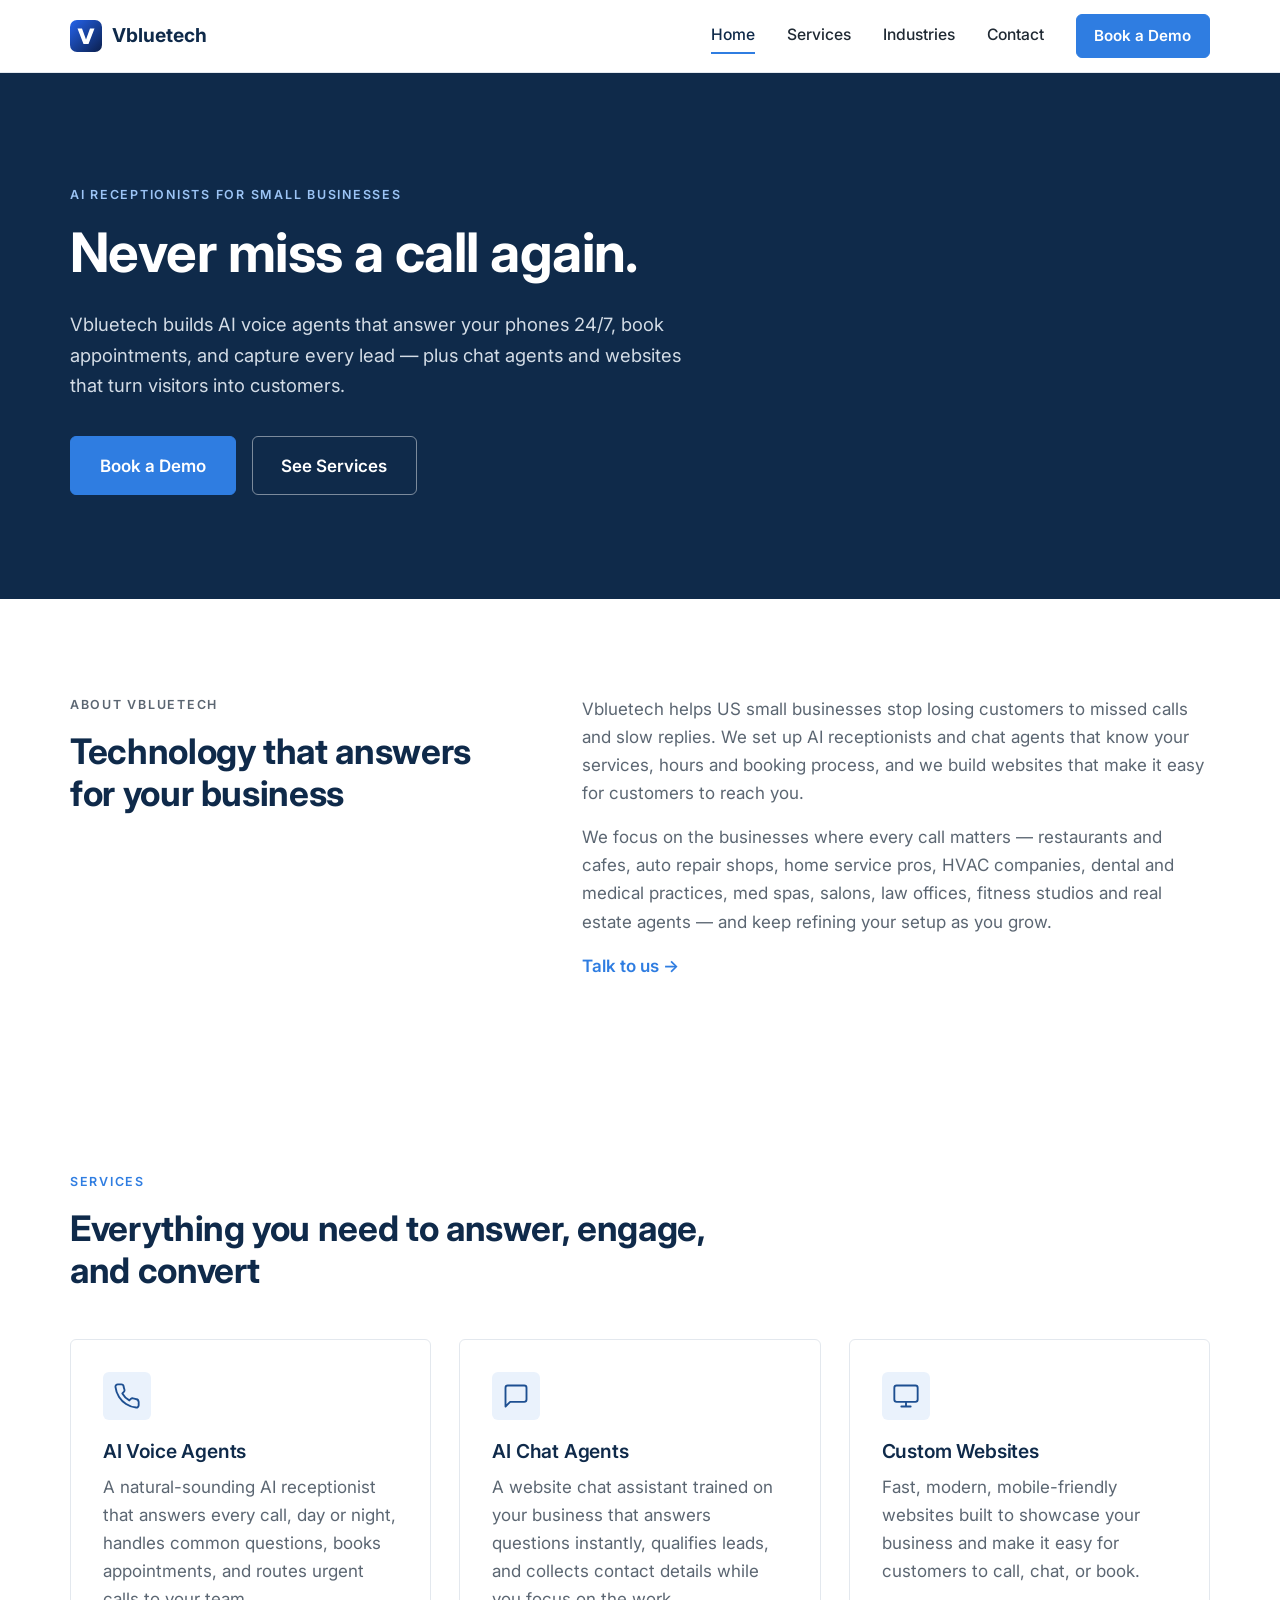
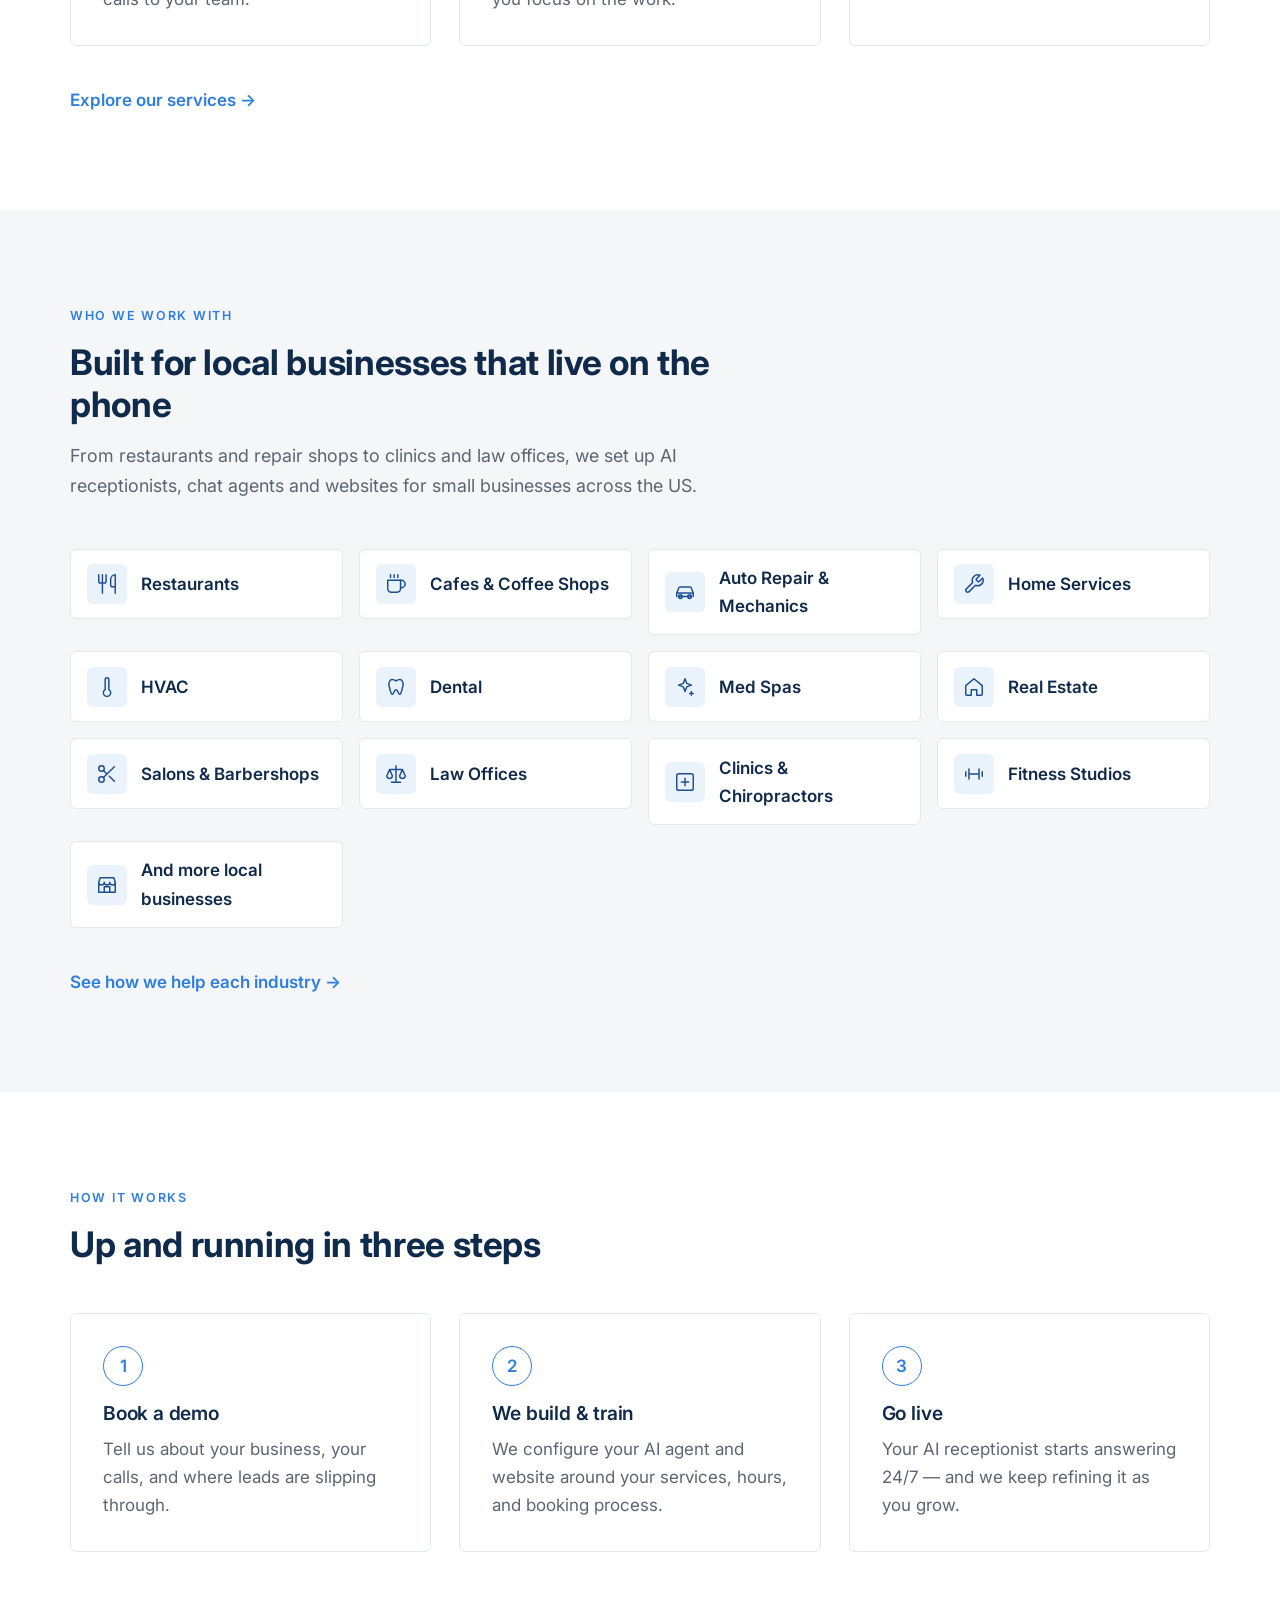
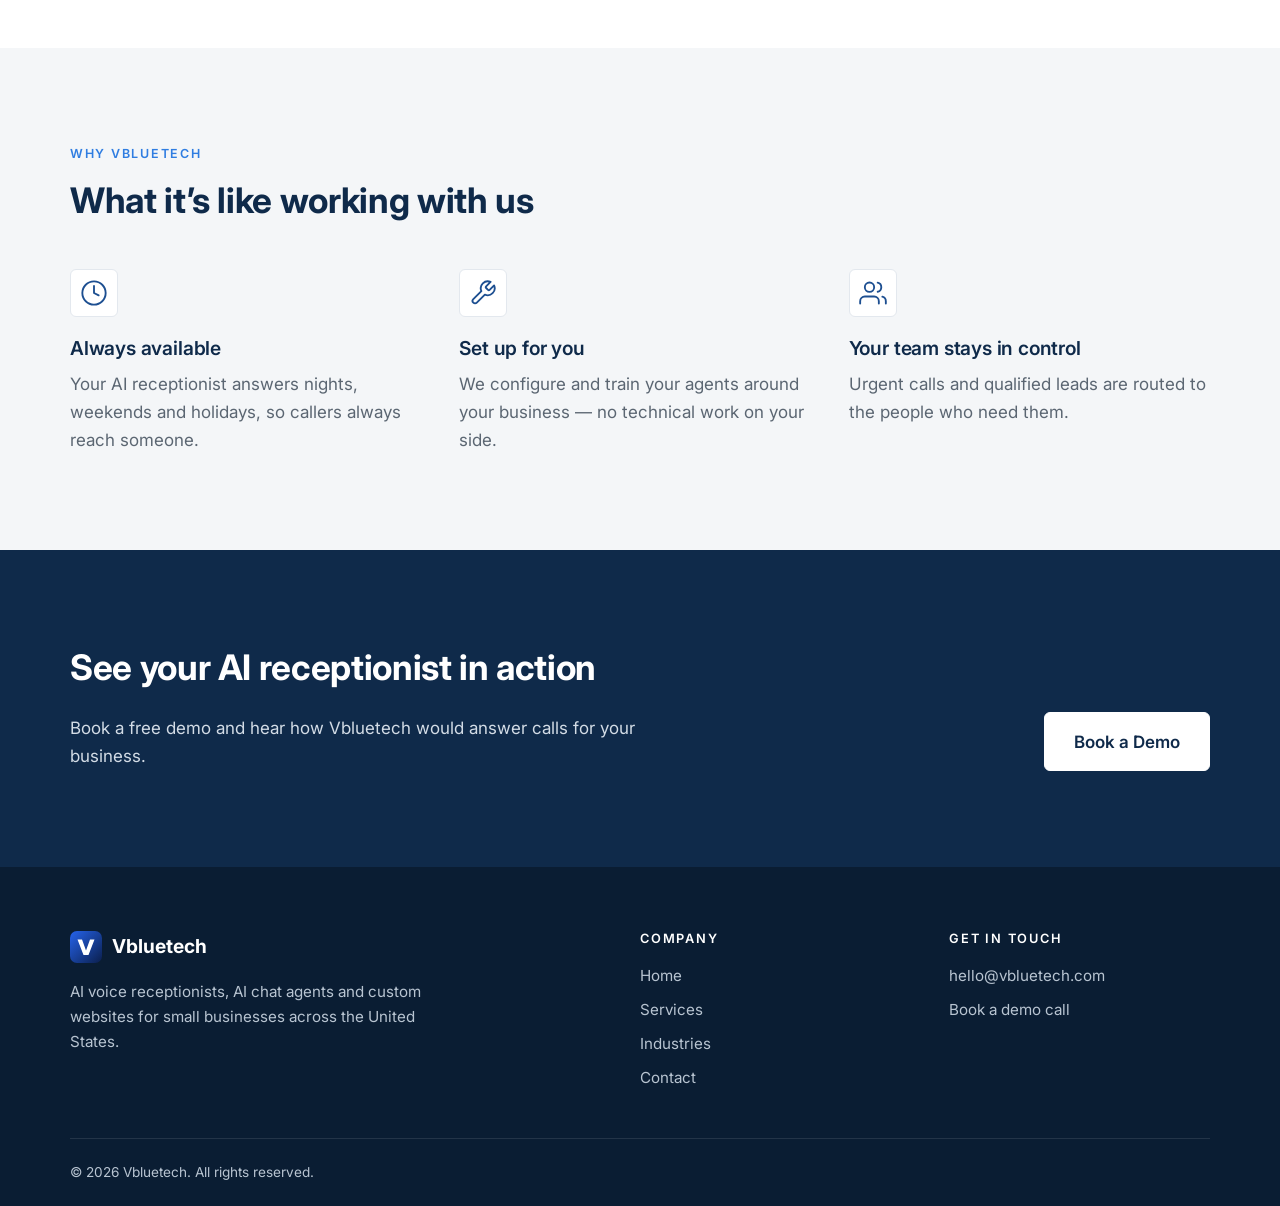
==== commit ac1bc3df: "Expand industries: 12 local business types + 'and more' CTA on home and /industries/; update titles," ====
--- a/index.html
+++ b/index.html
@@ -4,7 +4,7 @@
 <meta charset="UTF-8">
 <meta name="viewport" content="width=device-width, initial-scale=1">
 <title>Vbluetech | AI Receptionists, Chat Agents & Websites for Small Businesses</title>
-<meta name="description" content="Vbluetech builds AI voice receptionists that answer calls 24/7, AI chat agents and custom websites for US small businesses in HVAC, dental, med spa and real estate.">
+<meta name="description" content="Vbluetech builds AI voice receptionists that answer calls 24/7, AI chat agents and custom websites for US local businesses, from restaurants and auto shops to home services, dental and med spas.">
 <link rel="canonical" href="https://vbluetech.com/">
 <meta name="theme-color" content="#1d4ed8">
 <link rel="icon" href="/favicon.svg" type="image/svg+xml">
@@ -14,7 +14,7 @@
 <meta property="og:type" content="website">
 <meta property="og:site_name" content="Vbluetech">
 <meta property="og:title" content="Vbluetech | AI Receptionists, Chat Agents & Websites for Small Businesses">
-<meta property="og:description" content="Vbluetech builds AI voice receptionists that answer calls 24/7, AI chat agents and custom websites for US small businesses in HVAC, dental, med spa and real estate.">
+<meta property="og:description" content="Vbluetech builds AI voice receptionists that answer calls 24/7, AI chat agents and custom websites for US local businesses, from restaurants and auto shops to home services, dental and med spas.">
 <meta property="og:url" content="https://vbluetech.com/">
 <meta property="og:image" content="https://vbluetech.com/og-image.png">
 <meta property="og:image:width" content="1200">
@@ -22,13 +22,13 @@
 <meta property="og:image:alt" content="Vbluetech – AI receptionists, chat agents and websites for small businesses">
 <meta name="twitter:card" content="summary_large_image">
 <meta name="twitter:title" content="Vbluetech | AI Receptionists, Chat Agents & Websites for Small Businesses">
-<meta name="twitter:description" content="Vbluetech builds AI voice receptionists that answer calls 24/7, AI chat agents and custom websites for US small businesses in HVAC, dental, med spa and real estate.">
+<meta name="twitter:description" content="Vbluetech builds AI voice receptionists that answer calls 24/7, AI chat agents and custom websites for US local businesses, from restaurants and auto shops to home services, dental and med spas.">
 <meta name="twitter:image" content="https://vbluetech.com/og-image.png">
 <link rel="preconnect" href="https://fonts.googleapis.com">
 <link rel="preconnect" href="https://fonts.gstatic.com" crossorigin>
 <link href="https://fonts.googleapis.com/css2?family=Inter:wght@400;500;600;700;800&display=swap" rel="stylesheet">
 <link rel="stylesheet" href="/styles.css">
-<script type="application/ld+json">{"@context": "https://schema.org", "@type": "ProfessionalService", "@id": "https://vbluetech.com/#organization", "name": "Vbluetech", "url": "https://vbluetech.com/", "logo": "https://vbluetech.com/apple-touch-icon.png", "image": "https://vbluetech.com/og-image.png", "email": "hello@vbluetech.com", "description": "Vbluetech builds AI voice receptionists, AI chat agents and custom websites for US small businesses.", "areaServed": {"@type": "Country", "name": "United States"}, "knowsAbout": ["AI voice agents", "AI chat agents", "Website design", "HVAC", "Dental practices", "Med spas", "Real estate"], "hasOfferCatalog": {"@type": "OfferCatalog", "name": "Vbluetech services", "itemListElement": [{"@type": "Offer", "itemOffered": {"@type": "Service", "name": "AI Voice Agents", "description": "A natural-sounding AI receptionist that answers every call, day or night, handles common questions, books appointments, and routes urgent calls to your team.", "areaServed": {"@type": "Country", "name": "United States"}}}, {"@type": "Offer", "itemOffered": {"@type": "Service", "name": "AI Chat Agents", "description": "A website chat assistant trained on your business that answers questions instantly, qualifies leads, and collects contact details while you focus on the work.", "areaServed": {"@type": "Country", "name": "United States"}}}, {"@type": "Offer", "itemOffered": {"@type": "Service", "name": "Custom Websites", "description": "Fast, modern, mobile-friendly websites built to showcase your business and make it easy for customers to call, chat, or book.", "areaServed": {"@type": "Country", "name": "United States"}}}]}}</script>
+<script type="application/ld+json">{"@context": "https://schema.org", "@type": "ProfessionalService", "@id": "https://vbluetech.com/#organization", "name": "Vbluetech", "url": "https://vbluetech.com/", "logo": "https://vbluetech.com/apple-touch-icon.png", "image": "https://vbluetech.com/og-image.png", "email": "hello@vbluetech.com", "description": "Vbluetech builds AI voice receptionists, AI chat agents and custom websites for US small and local businesses, including restaurants, cafes, auto repair shops, home services, HVAC, dental, med spas, real estate, salons, law offices, clinics and fitness studios.", "areaServed": {"@type": "Country", "name": "United States"}, "knowsAbout": ["AI voice agents", "AI chat agents", "Website design", "Restaurants", "Cafes & Coffee Shops", "Auto Repair & Mechanics", "Home Services", "HVAC", "Dental", "Med Spas", "Real Estate", "Salons & Barbershops", "Law Offices", "Clinics & Chiropractors", "Fitness Studios"], "hasOfferCatalog": {"@type": "OfferCatalog", "name": "Vbluetech services", "itemListElement": [{"@type": "Offer", "itemOffered": {"@type": "Service", "name": "AI Voice Agents", "description": "A natural-sounding AI receptionist that answers every call, day or night, handles common questions, books appointments, and routes urgent calls to your team.", "areaServed": {"@type": "Country", "name": "United States"}}}, {"@type": "Offer", "itemOffered": {"@type": "Service", "name": "AI Chat Agents", "description": "A website chat assistant trained on your business that answers questions instantly, qualifies leads, and collects contact details while you focus on the work.", "areaServed": {"@type": "Country", "name": "United States"}}}, {"@type": "Offer", "itemOffered": {"@type": "Service", "name": "Custom Websites", "description": "Fast, modern, mobile-friendly websites built to showcase your business and make it easy for customers to call, chat, or book.", "areaServed": {"@type": "Country", "name": "United States"}}}]}}</script>
 <script type="application/ld+json">{"@context": "https://schema.org", "@type": "WebSite", "name": "Vbluetech", "url": "https://vbluetech.com/"}</script>
 </head>
 <body>
@@ -62,7 +62,7 @@
   <div class="container about-grid">
     <div><p class="eyebrow">About Vbluetech</p><h2>Technology that answers for your business</h2></div>
     <div><p>Vbluetech helps US small businesses stop losing customers to missed calls and slow replies. We set up AI receptionists and chat agents that know your services, hours and booking process, and we build websites that make it easy for customers to reach you.</p>
-    <p>We focus on the businesses where every call matters &mdash; HVAC companies, dental practices, med spas and real estate agents &mdash; and keep refining your setup as you grow.</p>
+    <p>We focus on the businesses where every call matters &mdash; restaurants and cafes, auto repair shops, home service pros, HVAC companies, dental and medical practices, med spas, salons, law offices, fitness studios and real estate agents &mdash; and keep refining your setup as you grow.</p>
     <p><a class="text-link" href="/contact/">Talk to us &rarr;</a></p></div>
   </div>
 </section>
@@ -79,14 +79,23 @@
 </section>
 <section class="section section-alt">
   <div class="container">
-    <div class="section-head"><p class="eyebrow">Industries</p><h2>Built for businesses that live on the phone</h2></div>
-    <div class="grid grid-4">
-      <div class="industry"><div class="icon" aria-hidden="true"><svg viewBox="0 0 24 24" width="28" height="28" fill="none" stroke="currentColor" stroke-width="1.6" stroke-linecap="round" stroke-linejoin="round" aria-hidden="true" focusable="false"><path d="M14 14.8V4a2 2 0 0 0-4 0v10.8a4 4 0 1 0 4 0z"/></svg></div><h3>HVAC</h3><p>Capture emergency service calls after hours and book jobs on the spot.</p></div>
-      <div class="industry"><div class="icon" aria-hidden="true"><svg viewBox="0 0 24 24" width="28" height="28" fill="none" stroke="currentColor" stroke-width="1.6" stroke-linecap="round" stroke-linejoin="round" aria-hidden="true" focusable="false"><path d="M12 5.5C10.5 4 7 3 5.5 5S4 10 5 13c.8 2.6 1.2 7 3 7s1.6-5 4-5 2.2 5 4 5 2.2-4.4 3-7c1-3 1-6-.5-8S13.5 4 12 5.5z"/></svg></div><h3>Dental</h3><p>Schedule appointments and answer patient questions without tying up the front desk.</p></div>
-      <div class="industry"><div class="icon" aria-hidden="true"><svg viewBox="0 0 24 24" width="28" height="28" fill="none" stroke="currentColor" stroke-width="1.6" stroke-linecap="round" stroke-linejoin="round" aria-hidden="true" focusable="false"><path d="M12 3l1.9 5.1L19 10l-5.1 1.9L12 17l-1.9-5.1L5 10l5.1-1.9z"/><path d="M19 17v4M17 19h4"/></svg></div><h3>Med Spas</h3><p>Respond to treatment inquiries and fill your calendar around the clock.</p></div>
-      <div class="industry"><div class="icon" aria-hidden="true"><svg viewBox="0 0 24 24" width="28" height="28" fill="none" stroke="currentColor" stroke-width="1.6" stroke-linecap="round" stroke-linejoin="round" aria-hidden="true" focusable="false"><path d="M3 10.5L12 3l9 7.5V20a1 1 0 0 1-1 1h-5v-6h-6v6H4a1 1 0 0 1-1-1z"/></svg></div><h3>Real Estate</h3><p>Qualify buyer and seller leads instantly and set showings while you're out in the field.</p></div>
-    </div>
-    <p class="more"><a href="/industries/">See how we help your industry &rarr;</a></p>
+    <div class="section-head"><p class="eyebrow">Who we work with</p><h2>Built for local businesses that live on the phone</h2><p class="lead">From restaurants and repair shops to clinics and law offices, we set up AI receptionists, chat agents and websites for small businesses across the US.</p></div>
+    <ul class="ind-mini">
+      <li><a href="/industries/"><div class="icon" aria-hidden="true"><svg viewBox="0 0 24 24" width="28" height="28" fill="none" stroke="currentColor" stroke-width="1.6" stroke-linecap="round" stroke-linejoin="round" aria-hidden="true" focusable="false"><path d="M3 2v7c0 1.1.9 2 2 2h4a2 2 0 0 0 2-2V2M7 2v20M21 15V2a5 5 0 0 0-5 5v6c0 1.1.9 2 2 2h3zm0 0v7"/></svg></div><span>Restaurants</span></a></li>
+      <li><a href="/industries/"><div class="icon" aria-hidden="true"><svg viewBox="0 0 24 24" width="28" height="28" fill="none" stroke="currentColor" stroke-width="1.6" stroke-linecap="round" stroke-linejoin="round" aria-hidden="true" focusable="false"><path d="M17 8h1a4 4 0 0 1 0 8h-1"/><path d="M3 8h14v9a4 4 0 0 1-4 4H7a4 4 0 0 1-4-4z"/><path d="M6 2v3M10 2v3M14 2v3"/></svg></div><span>Cafes & Coffee Shops</span></a></li>
+      <li><a href="/industries/"><div class="icon" aria-hidden="true"><svg viewBox="0 0 24 24" width="28" height="28" fill="none" stroke="currentColor" stroke-width="1.6" stroke-linecap="round" stroke-linejoin="round" aria-hidden="true" focusable="false"><path d="M5 17h14M3 17v-4l2-5a2 2 0 0 1 1.9-1.4h10.2A2 2 0 0 1 19 8l2 5v4"/><circle cx="7" cy="17" r="2"/><circle cx="17" cy="17" r="2"/><path d="M3 13h18"/></svg></div><span>Auto Repair & Mechanics</span></a></li>
+      <li><a href="/industries/"><div class="icon" aria-hidden="true"><svg viewBox="0 0 24 24" width="28" height="28" fill="none" stroke="currentColor" stroke-width="1.6" stroke-linecap="round" stroke-linejoin="round" aria-hidden="true" focusable="false"><path d="M14.7 6.3a1 1 0 0 0 0 1.4l1.6 1.6a1 1 0 0 0 1.4 0l3.8-3.8a6 6 0 0 1-7.9 7.9l-6.9 6.9a2.1 2.1 0 0 1-3-3l6.9-6.9a6 6 0 0 1 7.9-7.9z"/></svg></div><span>Home Services</span></a></li>
+      <li><a href="/industries/"><div class="icon" aria-hidden="true"><svg viewBox="0 0 24 24" width="28" height="28" fill="none" stroke="currentColor" stroke-width="1.6" stroke-linecap="round" stroke-linejoin="round" aria-hidden="true" focusable="false"><path d="M14 14.8V4a2 2 0 0 0-4 0v10.8a4 4 0 1 0 4 0z"/></svg></div><span>HVAC</span></a></li>
+      <li><a href="/industries/"><div class="icon" aria-hidden="true"><svg viewBox="0 0 24 24" width="28" height="28" fill="none" stroke="currentColor" stroke-width="1.6" stroke-linecap="round" stroke-linejoin="round" aria-hidden="true" focusable="false"><path d="M12 5.5C10.5 4 7 3 5.5 5S4 10 5 13c.8 2.6 1.2 7 3 7s1.6-5 4-5 2.2 5 4 5 2.2-4.4 3-7c1-3 1-6-.5-8S13.5 4 12 5.5z"/></svg></div><span>Dental</span></a></li>
+      <li><a href="/industries/"><div class="icon" aria-hidden="true"><svg viewBox="0 0 24 24" width="28" height="28" fill="none" stroke="currentColor" stroke-width="1.6" stroke-linecap="round" stroke-linejoin="round" aria-hidden="true" focusable="false"><path d="M12 3l1.9 5.1L19 10l-5.1 1.9L12 17l-1.9-5.1L5 10l5.1-1.9z"/><path d="M19 17v4M17 19h4"/></svg></div><span>Med Spas</span></a></li>
+      <li><a href="/industries/"><div class="icon" aria-hidden="true"><svg viewBox="0 0 24 24" width="28" height="28" fill="none" stroke="currentColor" stroke-width="1.6" stroke-linecap="round" stroke-linejoin="round" aria-hidden="true" focusable="false"><path d="M3 10.5L12 3l9 7.5V20a1 1 0 0 1-1 1h-5v-6h-6v6H4a1 1 0 0 1-1-1z"/></svg></div><span>Real Estate</span></a></li>
+      <li><a href="/industries/"><div class="icon" aria-hidden="true"><svg viewBox="0 0 24 24" width="28" height="28" fill="none" stroke="currentColor" stroke-width="1.6" stroke-linecap="round" stroke-linejoin="round" aria-hidden="true" focusable="false"><circle cx="6" cy="6" r="3"/><circle cx="6" cy="18" r="3"/><path d="M20 4L8.1 15.9M14.5 14.5L20 20M8.1 8.1L12 12"/></svg></div><span>Salons & Barbershops</span></a></li>
+      <li><a href="/industries/"><div class="icon" aria-hidden="true"><svg viewBox="0 0 24 24" width="28" height="28" fill="none" stroke="currentColor" stroke-width="1.6" stroke-linecap="round" stroke-linejoin="round" aria-hidden="true" focusable="false"><path d="M12 3v18M7 21h10M5 7h14M5 7l-3 7a3 3 0 0 0 6 0zM19 7l-3 7a3 3 0 0 0 6 0z"/></svg></div><span>Law Offices</span></a></li>
+      <li><a href="/industries/"><div class="icon" aria-hidden="true"><svg viewBox="0 0 24 24" width="28" height="28" fill="none" stroke="currentColor" stroke-width="1.6" stroke-linecap="round" stroke-linejoin="round" aria-hidden="true" focusable="false"><rect x="3" y="3" width="18" height="18" rx="2"/><path d="M12 8v8M8 12h8"/></svg></div><span>Clinics & Chiropractors</span></a></li>
+      <li><a href="/industries/"><div class="icon" aria-hidden="true"><svg viewBox="0 0 24 24" width="28" height="28" fill="none" stroke="currentColor" stroke-width="1.6" stroke-linecap="round" stroke-linejoin="round" aria-hidden="true" focusable="false"><path d="M6.5 6.5v11M17.5 6.5v11M3 9.5v5M21 9.5v5M6.5 12h11"/></svg></div><span>Fitness Studios</span></a></li>
+      <li><a href="/industries/"><div class="icon" aria-hidden="true"><svg viewBox="0 0 24 24" width="28" height="28" fill="none" stroke="currentColor" stroke-width="1.6" stroke-linecap="round" stroke-linejoin="round" aria-hidden="true" focusable="false"><path d="M3 9l1.5-5h15L21 9M3 9v11h18V9M3 9a3 3 0 0 0 6 0 3 3 0 0 0 6 0 3 3 0 0 0 6 0M9 20v-6h6v6"/></svg></div><span>And more local businesses</span></a></li>
+    </ul>
+    <p class="more"><a href="/industries/">See how we help each industry &rarr;</a></p>
   </div>
 </section>
 <section class="section">
--- a/styles.css
+++ b/styles.css
@@ -100,3 +100,13 @@
  .hero{padding:4.5rem 0}.section{padding:4rem 0}
 }
 @media (max-width:520px){.grid-4,.footer-grid{grid-template-columns:1fr}}
+.section-head .lead{margin-top:1rem}
+.ind-mini{list-style:none;display:grid;grid-template-columns:repeat(auto-fill,minmax(220px,1fr));gap:1rem}
+.ind-mini a{display:flex;align-items:center;gap:.9rem;background:#fff;border:1px solid var(--line);border-radius:var(--radius);padding:.9rem 1rem;font-weight:600;color:var(--navy);transition:border-color .2s}
+.ind-mini a:hover{border-color:var(--accent)}
+.ind-mini .icon{margin:0;width:40px;height:40px;flex:none}
+.ind-mini .icon svg{width:22px;height:22px}
+.industry{display:flex;flex-direction:column}
+.industry-more{border-color:var(--accent);background:#f7fafe}
+.industry-more .btn{align-self:flex-start;margin-top:1.25rem}
+@media (max-width:900px) and (min-width:601px){.ind-grid{grid-template-columns:repeat(2,1fr)}}
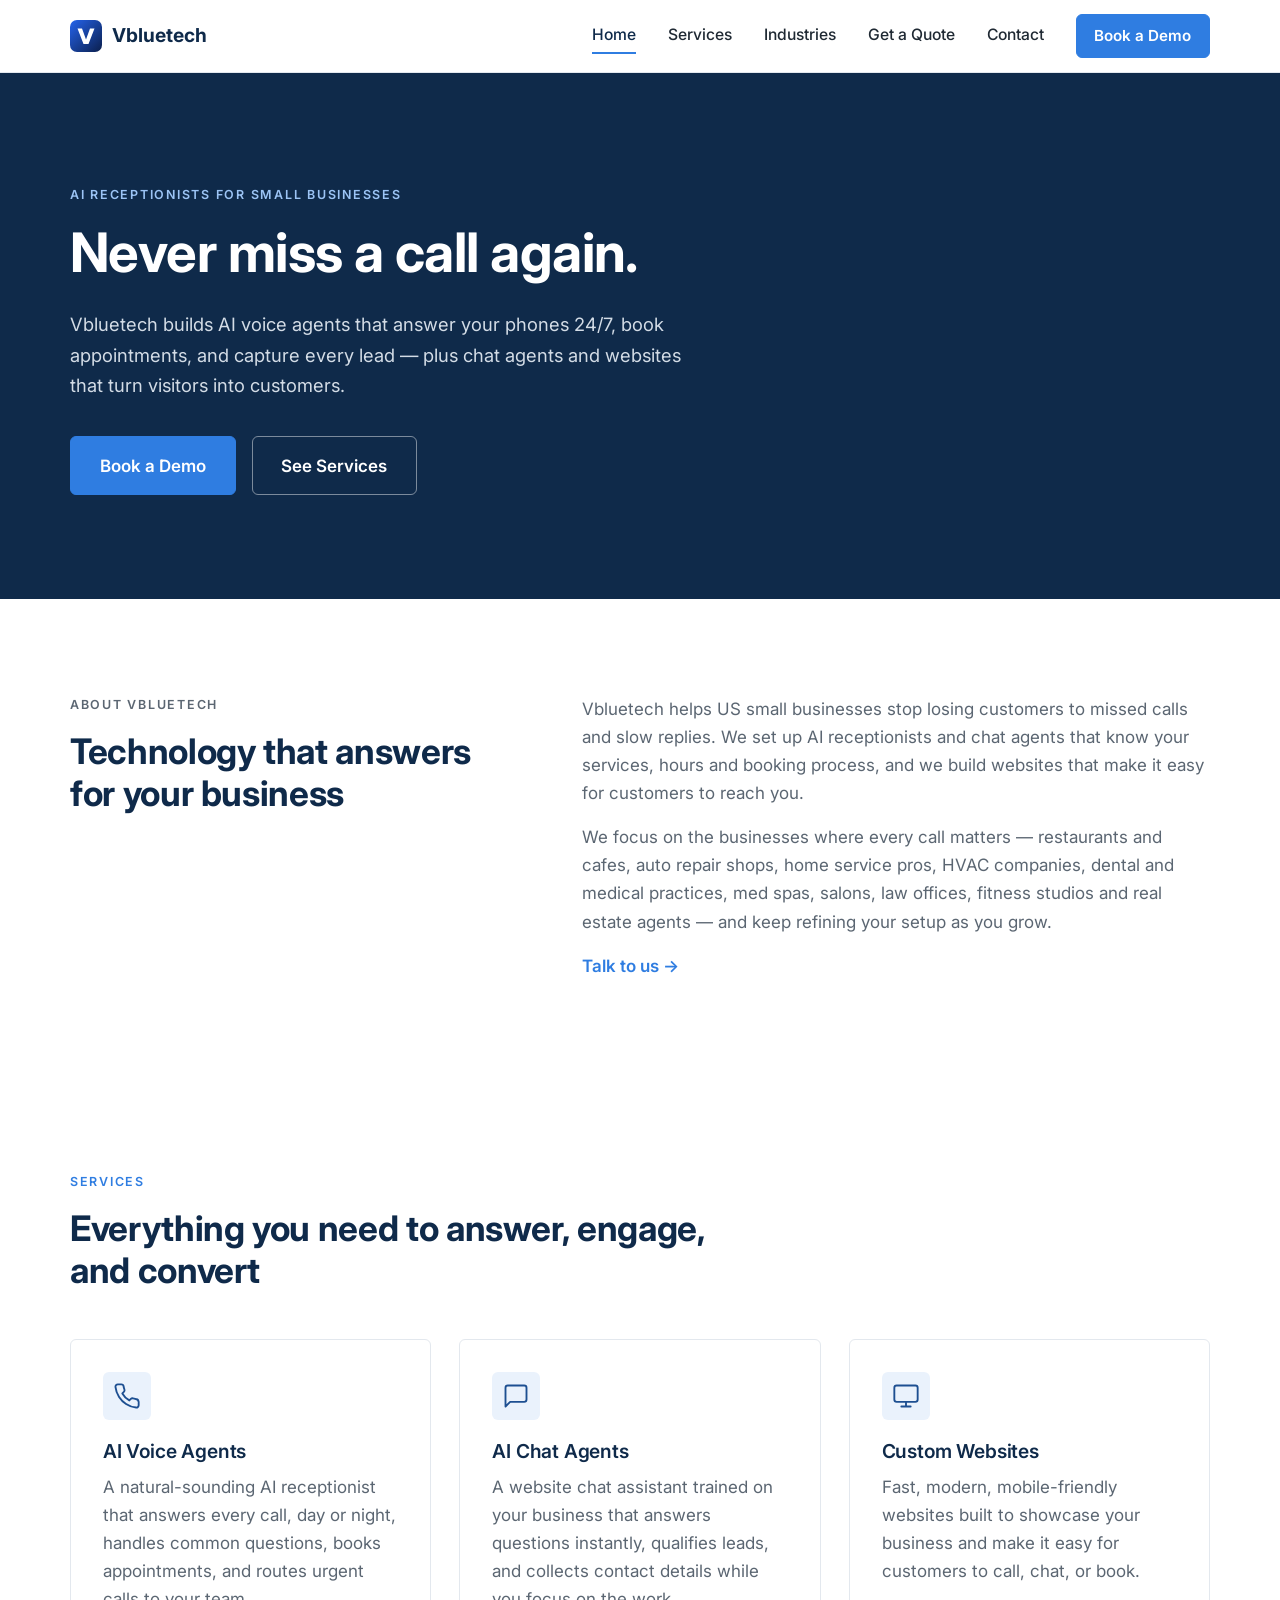
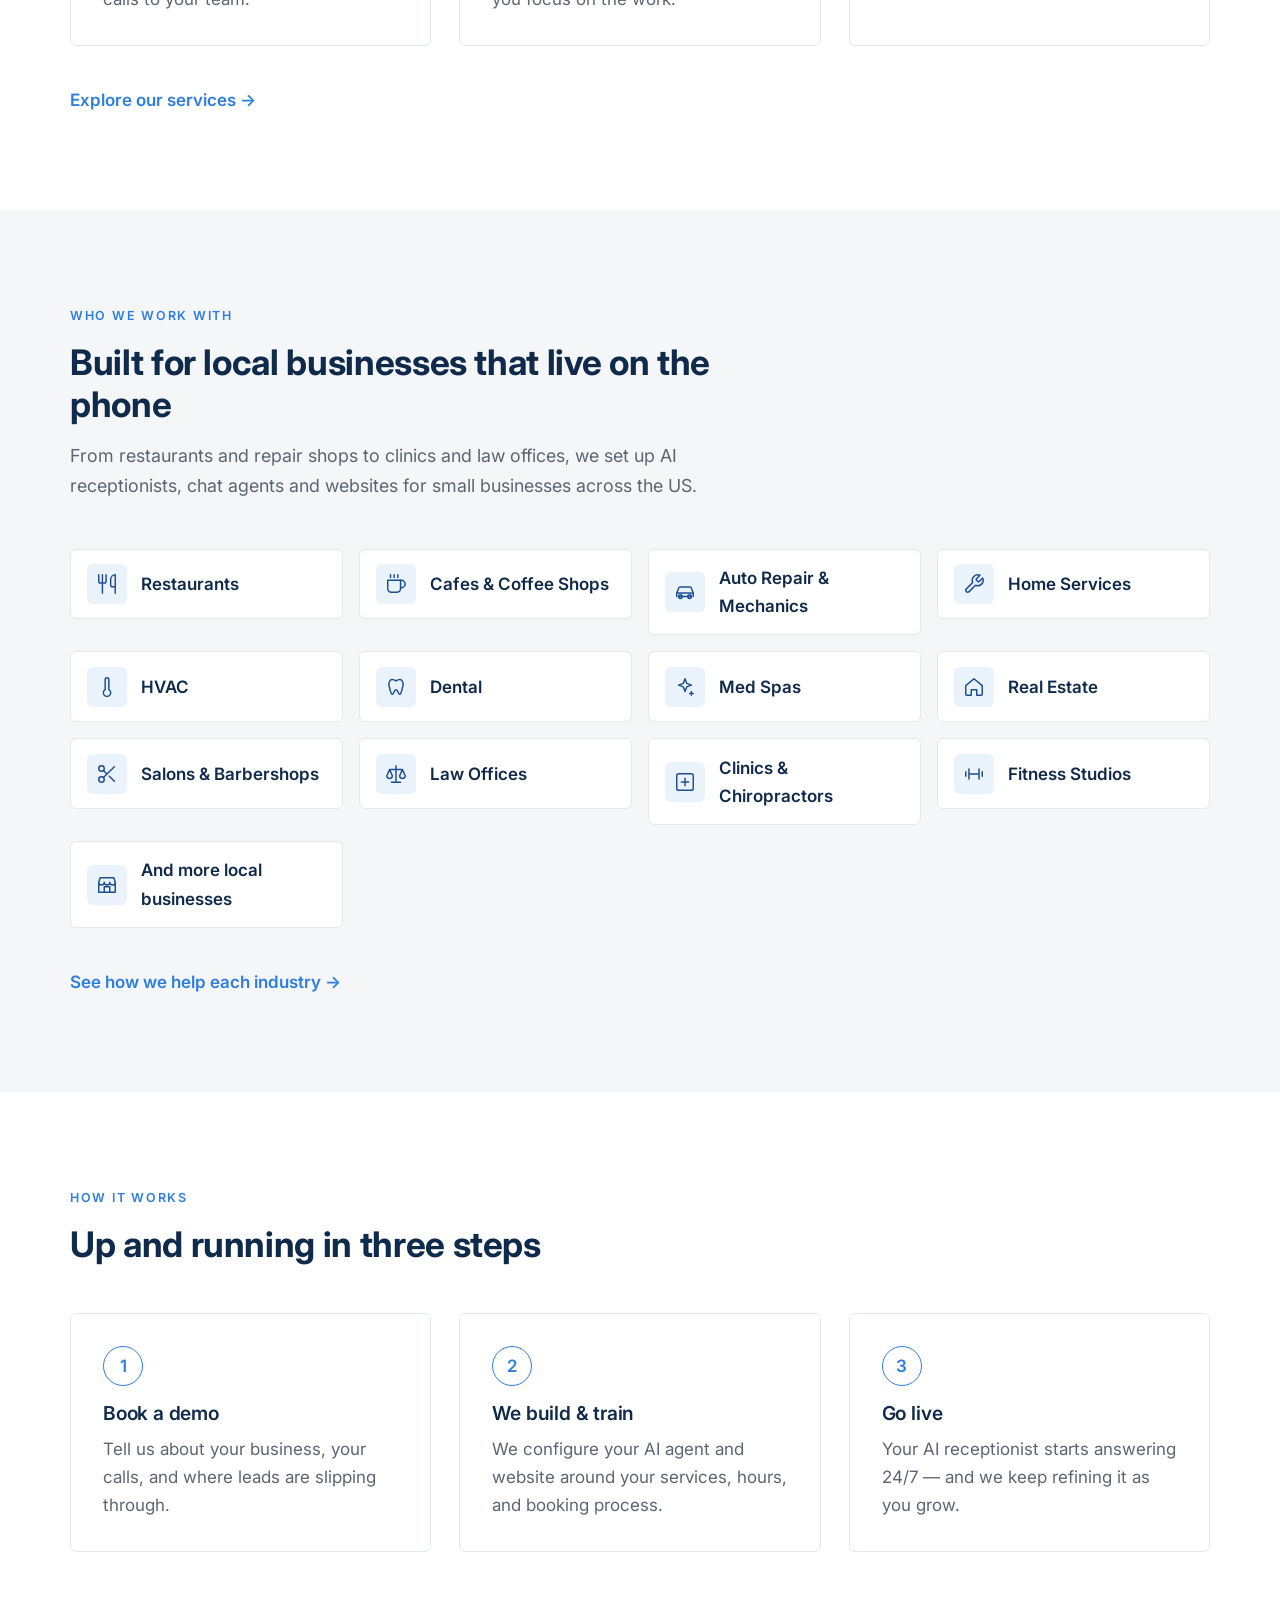
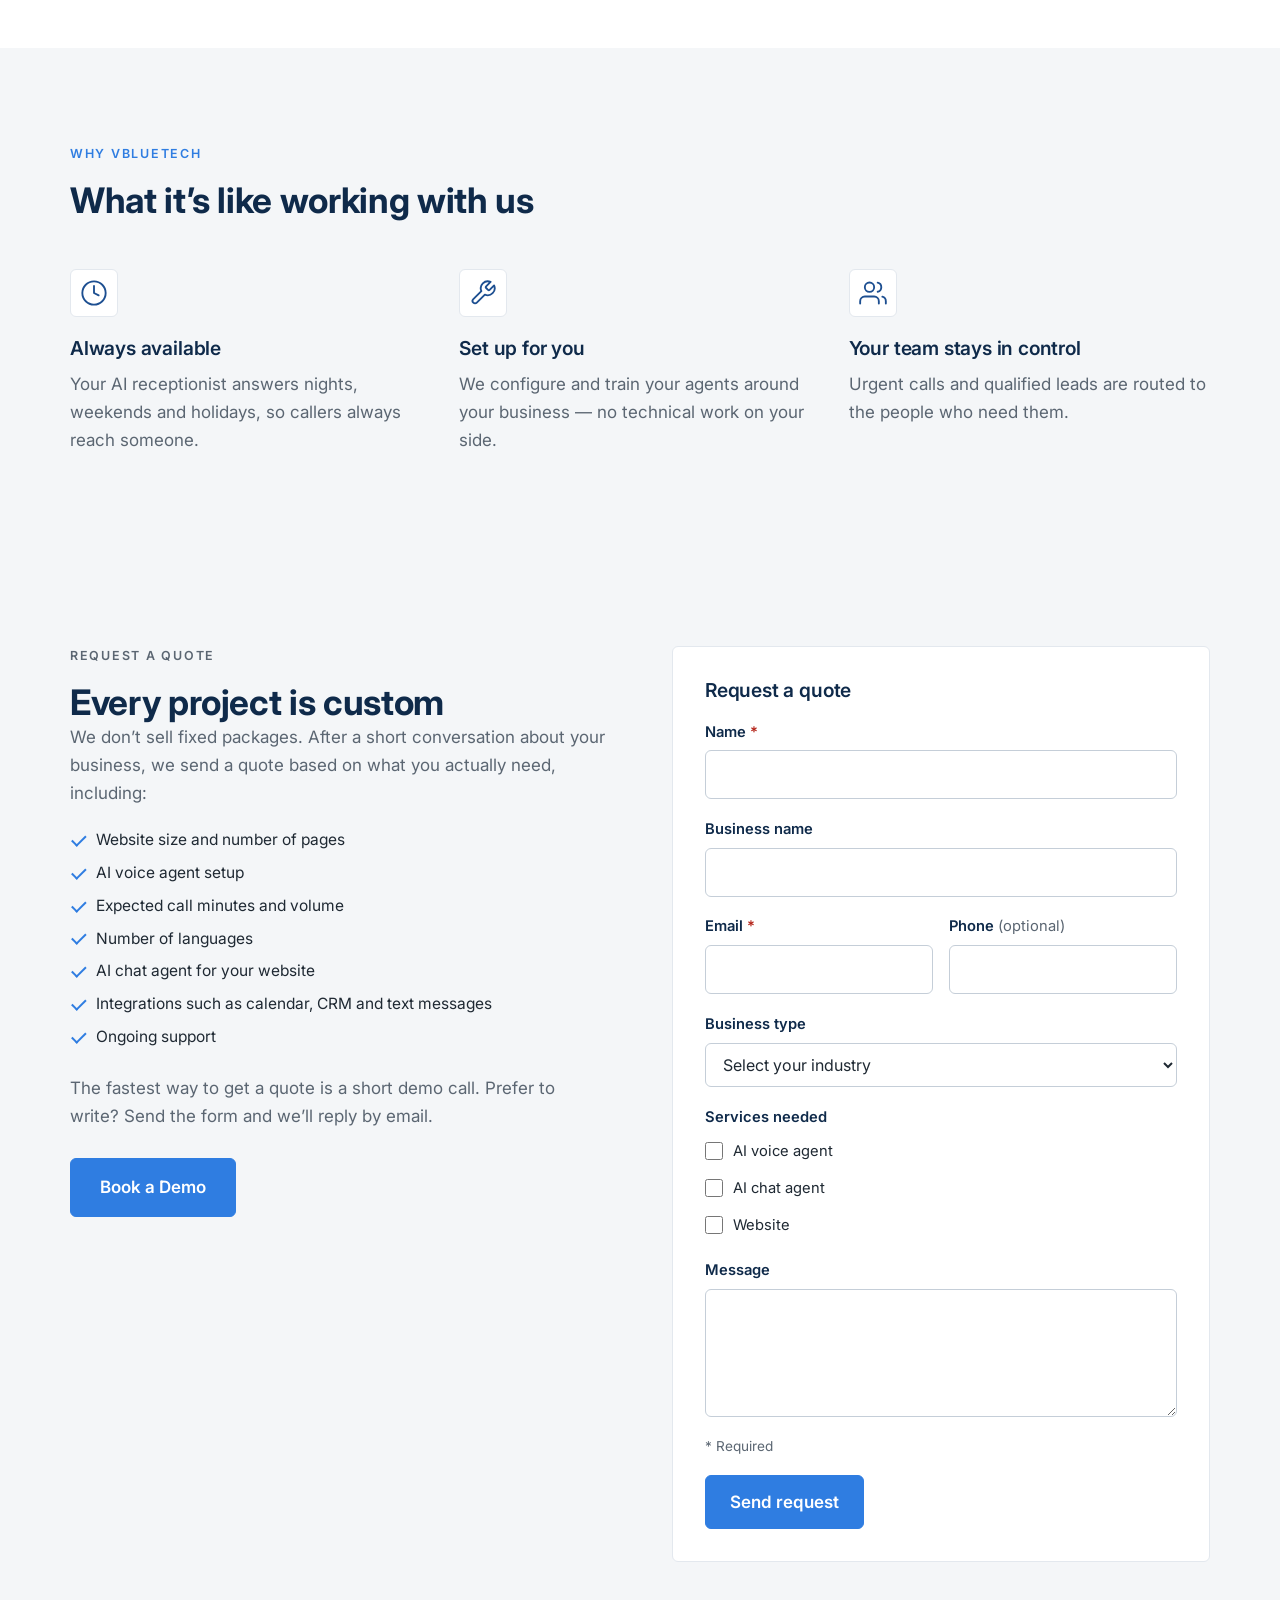
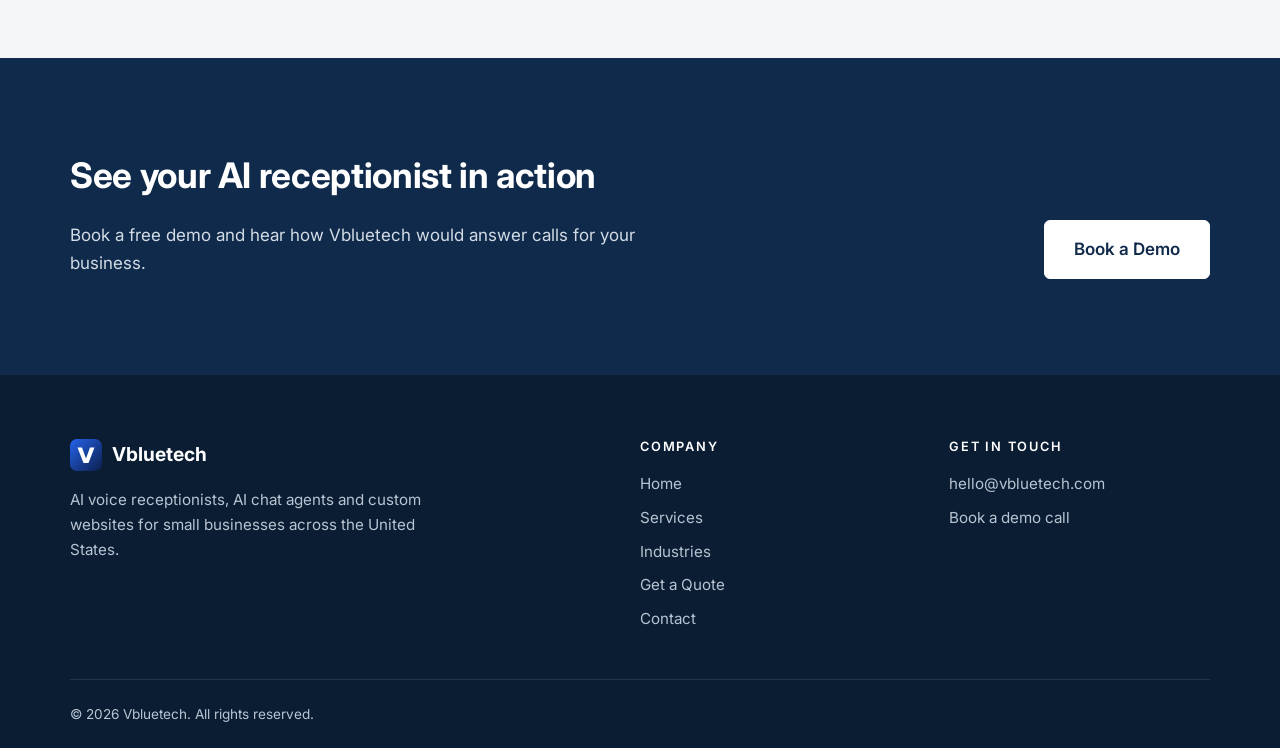
==== commit 61ddd04f: "Add Request a Quote section (Netlify Forms) on home and contact, /thanks/ page, Get a Quote nav link" ====
--- a/index.html
+++ b/index.html
@@ -41,6 +41,7 @@
       <a href="/" aria-current="page">Home</a>
       <a href="/services/">Services</a>
       <a href="/industries/">Industries</a>
+      <a href="/#quote">Get a Quote</a>
       <a href="/contact/">Contact</a>
       <a href="https://calendly.com/vbluetech/vbluetech-demo-call" class="btn btn-sm" target="_blank" rel="noopener">Book a Demo</a>
     </nav>
@@ -129,6 +130,46 @@
     <div class="grid grid-3"></div>
   </div>
 </section>
+<section class="section section-alt quote-sec" id="quote" aria-labelledby="quote-heading">
+  <div class="container quote-grid">
+    <div class="quote-intro">
+      <p class="eyebrow">Request a quote</p>
+      <h2 id="quote-heading">Every project is custom</h2>
+      <p>We don&rsquo;t sell fixed packages. After a short conversation about your business, we send a quote based on what you actually need, including:</p>
+      <ul class="ticks">
+        <li>Website size and number of pages</li>
+        <li>AI voice agent setup</li>
+        <li>Expected call minutes and volume</li>
+        <li>Number of languages</li>
+        <li>AI chat agent for your website</li>
+        <li>Integrations such as calendar, CRM and text messages</li>
+        <li>Ongoing support</li>
+      </ul>
+      <p>The fastest way to get a quote is a short demo call. Prefer to write? Send the form and we&rsquo;ll reply by email.</p>
+      <a href="https://calendly.com/vbluetech/vbluetech-demo-call" class="btn btn-lg" target="_blank" rel="noopener">Book a Demo</a>
+    </div>
+    <form class="quote-form" name="quote" method="POST" action="/thanks/" data-netlify="true" netlify-honeypot="bot-field">
+      <input type="hidden" name="form-name" value="quote">
+      <p class="hp" aria-hidden="true"><label>Leave this field empty <input name="bot-field" tabindex="-1" autocomplete="off"></label></p>
+      <h3>Request a quote</h3>
+      <div class="field"><label for="q-name">Name <span class="req" aria-hidden="true">*</span></label><input id="q-name" name="name" type="text" autocomplete="name" required></div>
+      <div class="field"><label for="q-business">Business name</label><input id="q-business" name="business" type="text" autocomplete="organization"></div>
+      <div class="field-row">
+        <div class="field"><label for="q-email">Email <span class="req" aria-hidden="true">*</span></label><input id="q-email" name="email" type="email" autocomplete="email" required></div>
+        <div class="field"><label for="q-phone">Phone <span class="opt">(optional)</span></label><input id="q-phone" name="phone" type="tel" autocomplete="tel"></div>
+      </div>
+      <div class="field"><label for="q-type">Business type</label><select id="q-type" name="business-type"><option value="">Select your industry</option><option>Restaurants</option><option>Cafes & Coffee Shops</option><option>Auto Repair & Mechanics</option><option>Home Services</option><option>HVAC</option><option>Dental</option><option>Med Spas</option><option>Real Estate</option><option>Salons & Barbershops</option><option>Law Offices</option><option>Clinics & Chiropractors</option><option>Fitness Studios</option><option>Other</option></select></div>
+      <fieldset class="field"><legend>Services needed</legend>
+        <label class="check"><input type="checkbox" name="services[]" value="AI voice agent"> AI voice agent</label>
+        <label class="check"><input type="checkbox" name="services[]" value="AI chat agent"> AI chat agent</label>
+        <label class="check"><input type="checkbox" name="services[]" value="Website"> Website</label>
+      </fieldset>
+      <div class="field"><label for="q-message">Message</label><textarea id="q-message" name="message" rows="4"></textarea></div>
+      <p class="form-note"><span aria-hidden="true">*</span> Required</p>
+      <button type="submit" class="btn">Send request</button>
+    </form>
+  </div>
+</section>
 <section class="section cta-band">
   <div class="container cta-inner">
     <h2>See your AI receptionist in action</h2>
@@ -141,7 +182,7 @@
   <div class="container footer-grid">
     <div><a href="/" class="logo logo-light"><img src="/favicon.svg" alt="" width="32" height="32" class="logo-img">Vbluetech</a>
       <p>AI voice receptionists, AI chat agents and custom websites for small businesses across the United States.</p></div>
-    <nav aria-label="Footer"><h2 class="foot-h">Company</h2><a href="/">Home</a><a href="/services/">Services</a><a href="/industries/">Industries</a><a href="/contact/">Contact</a></nav>
+    <nav aria-label="Footer"><h2 class="foot-h">Company</h2><a href="/">Home</a><a href="/services/">Services</a><a href="/industries/">Industries</a><a href="/#quote">Get a Quote</a><a href="/contact/">Contact</a></nav>
     <div><h2 class="foot-h">Get in touch</h2><a href="mailto:hello@vbluetech.com">hello@vbluetech.com</a><a href="https://calendly.com/vbluetech/vbluetech-demo-call" target="_blank" rel="noopener">Book a demo call</a></div>
   </div>
   <div class="container footer-bottom"><p>&copy; 2026 Vbluetech. All rights reserved.</p></div>
--- a/styles.css
+++ b/styles.css
@@ -1,6 +1,6 @@
 :root{--navy:#0f2a4a;--navy-900:#0a1d33;--blue:#1d4f91;--accent:#2f7de1;--ink:#1f2933;--muted:#5b6672;--line:#e3e8ee;--gray:#f4f6f8;--bg:#fff;--radius:6px}
 *{box-sizing:border-box;margin:0;padding:0}
-html{scroll-behavior:smooth}
+html{scroll-behavior:smooth;scroll-padding-top:88px}
 body{font-family:Inter,system-ui,-apple-system,"Segoe UI",Roboto,sans-serif;color:var(--ink);background:var(--bg);line-height:1.65;font-size:17px}
 a{color:inherit;text-decoration:none}
 img,svg{display:block}
@@ -110,3 +110,23 @@
 .industry-more{border-color:var(--accent);background:#f7fafe}
 .industry-more .btn{align-self:flex-start;margin-top:1.25rem}
 @media (max-width:900px) and (min-width:601px){.ind-grid{grid-template-columns:repeat(2,1fr)}}
+.quote-grid{display:grid;grid-template-columns:1fr 1fr;gap:4rem;align-items:start}
+.quote-intro p{color:var(--muted)}.quote-intro .ticks{margin:1.25rem 0 1.5rem}.quote-intro .btn{margin-top:1.75rem}
+.quote-form{background:#fff;border:1px solid var(--line);border-radius:var(--radius);padding:2rem;display:grid;gap:1.1rem}
+.quote-form h3{margin:0}
+.field{display:flex;flex-direction:column;gap:.4rem;border:0;min-width:0}
+.field-row{display:grid;grid-template-columns:1fr 1fr;gap:1rem}
+.field label,.field legend{font-weight:600;font-size:.92rem;color:var(--navy)}
+.field legend{margin-bottom:.4rem}
+.req{color:#b42318}.opt{font-weight:400;color:var(--muted)}
+.quote-form input:not([type=checkbox]),.quote-form select,.quote-form textarea{font:inherit;font-size:1rem;color:var(--ink);background:#fff;border:1px solid #c5ced8;border-radius:var(--radius);padding:.65rem .8rem;width:100%}
+.quote-form input:focus,.quote-form select:focus,.quote-form textarea:focus{outline:2px solid var(--accent);outline-offset:0;border-color:var(--accent)}
+.quote-form textarea{resize:vertical}
+.check{display:flex!important;align-items:center;gap:.6rem;font-weight:400!important;color:var(--ink)!important;padding:.2rem 0}
+.check input{width:18px;height:18px;accent-color:var(--accent)}
+.form-note{font-size:.85rem;color:var(--muted)}
+.quote-form .btn{justify-self:start;cursor:pointer;font:inherit;font-weight:600}
+.hp{position:absolute;left:-9999px;width:1px;height:1px;overflow:hidden}
+@media (max-width:900px){.quote-grid{grid-template-columns:1fr;gap:2.5rem}}
+@media (max-width:520px){.field-row{grid-template-columns:1fr}.quote-form{padding:1.5rem}}
+@media (max-width:1000px) and (min-width:769px){.nav-links{gap:1.2rem}}
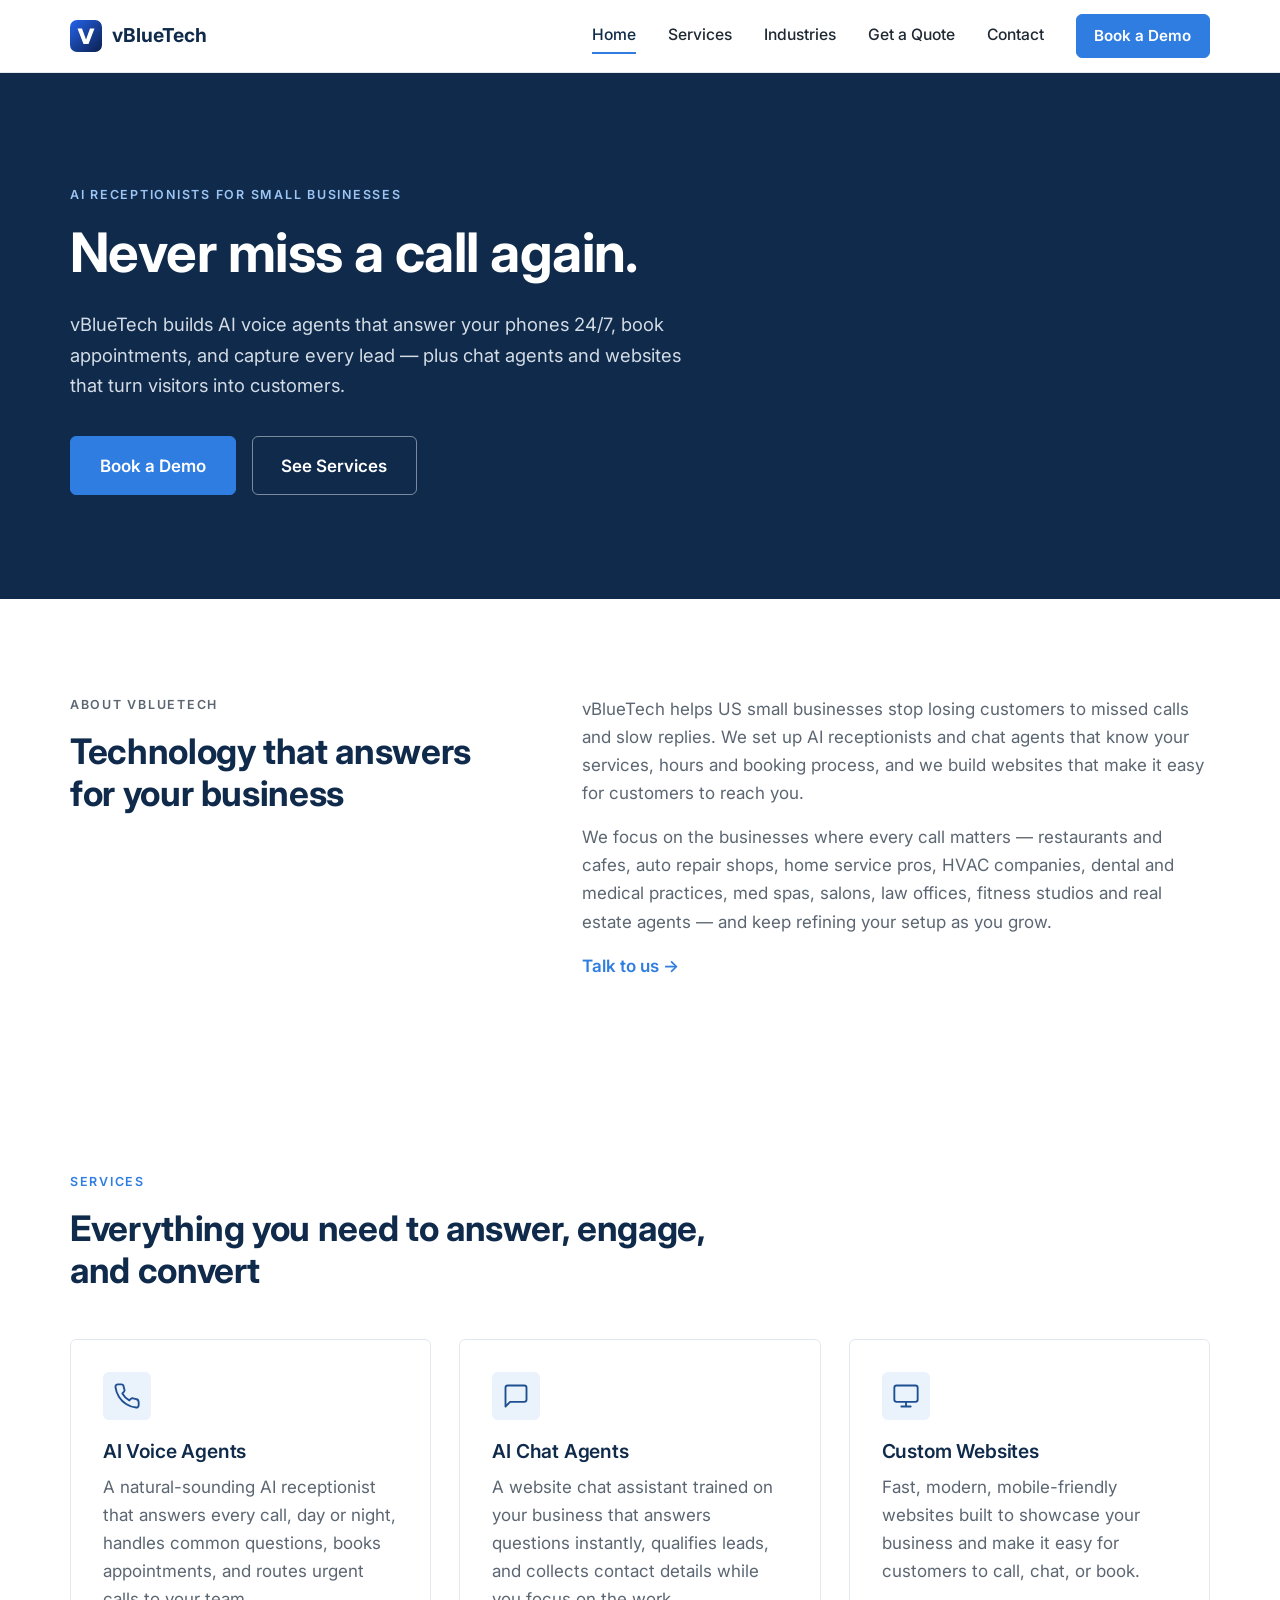
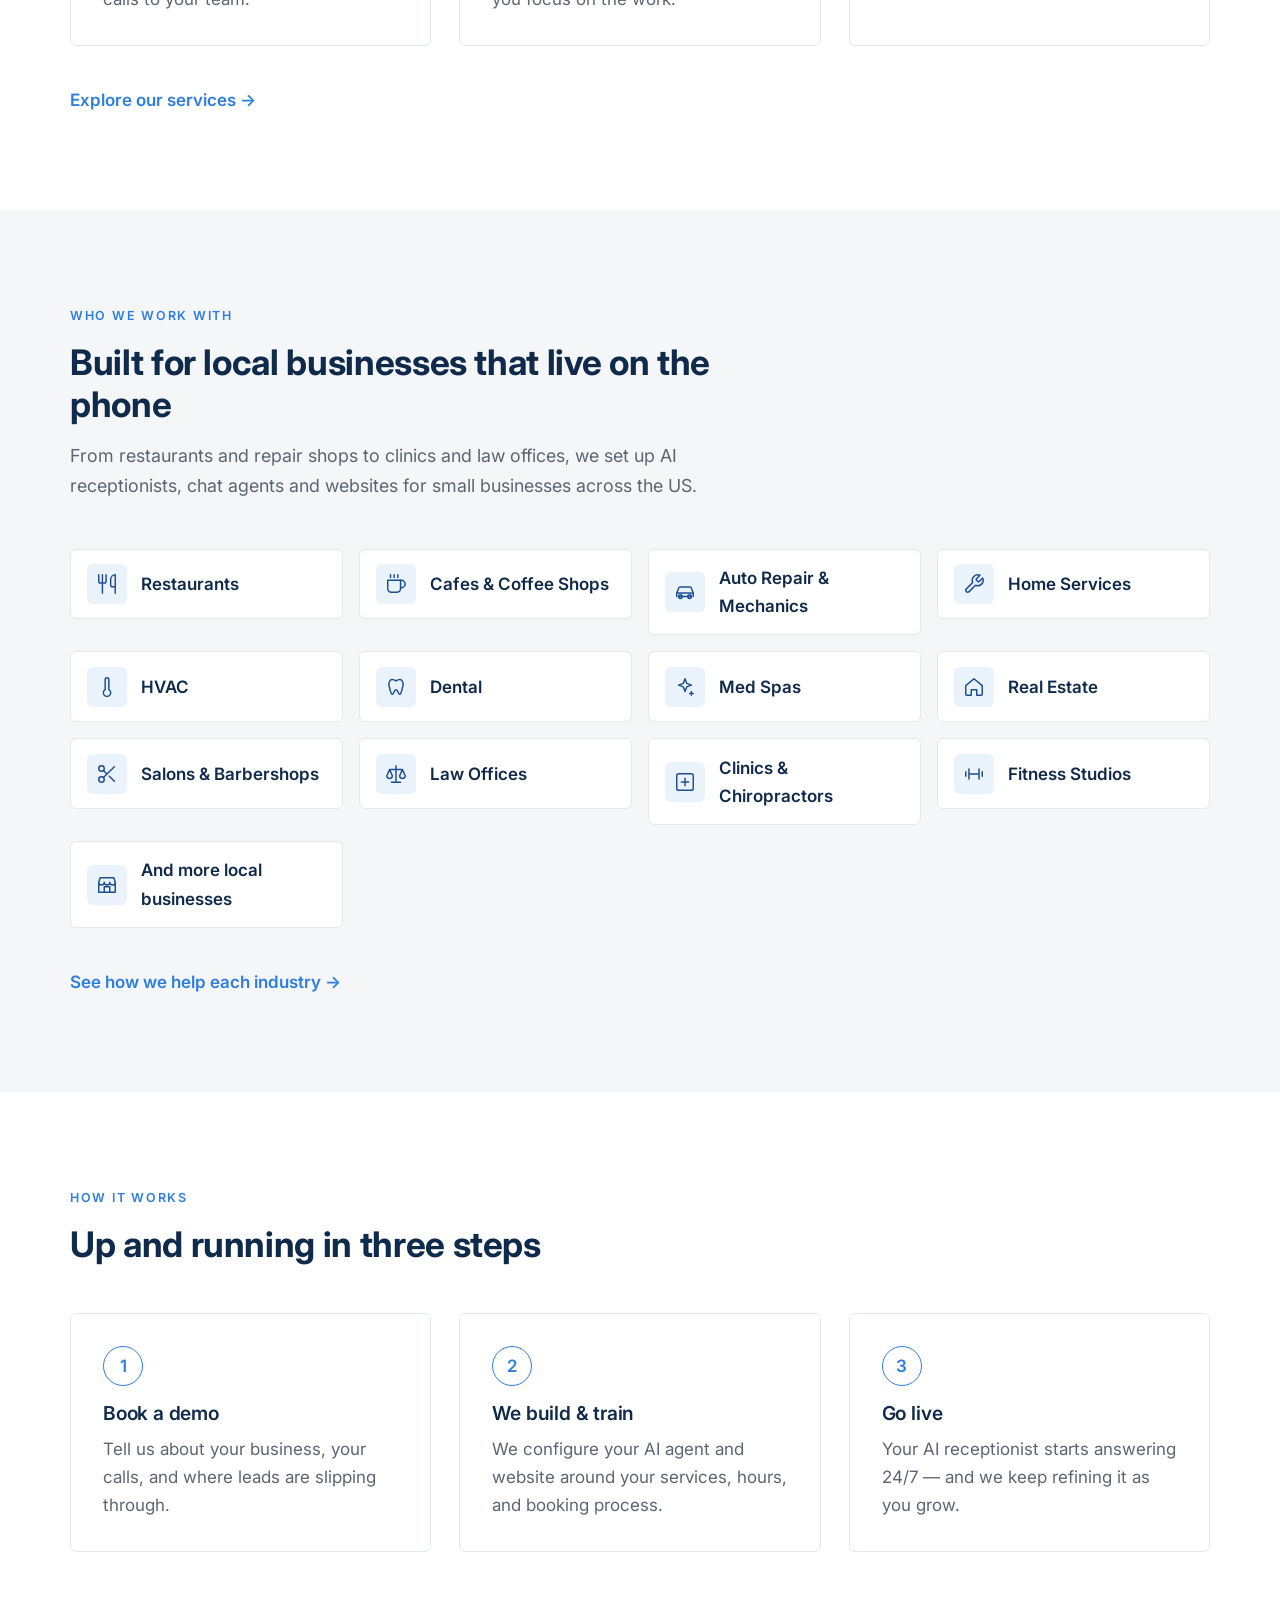
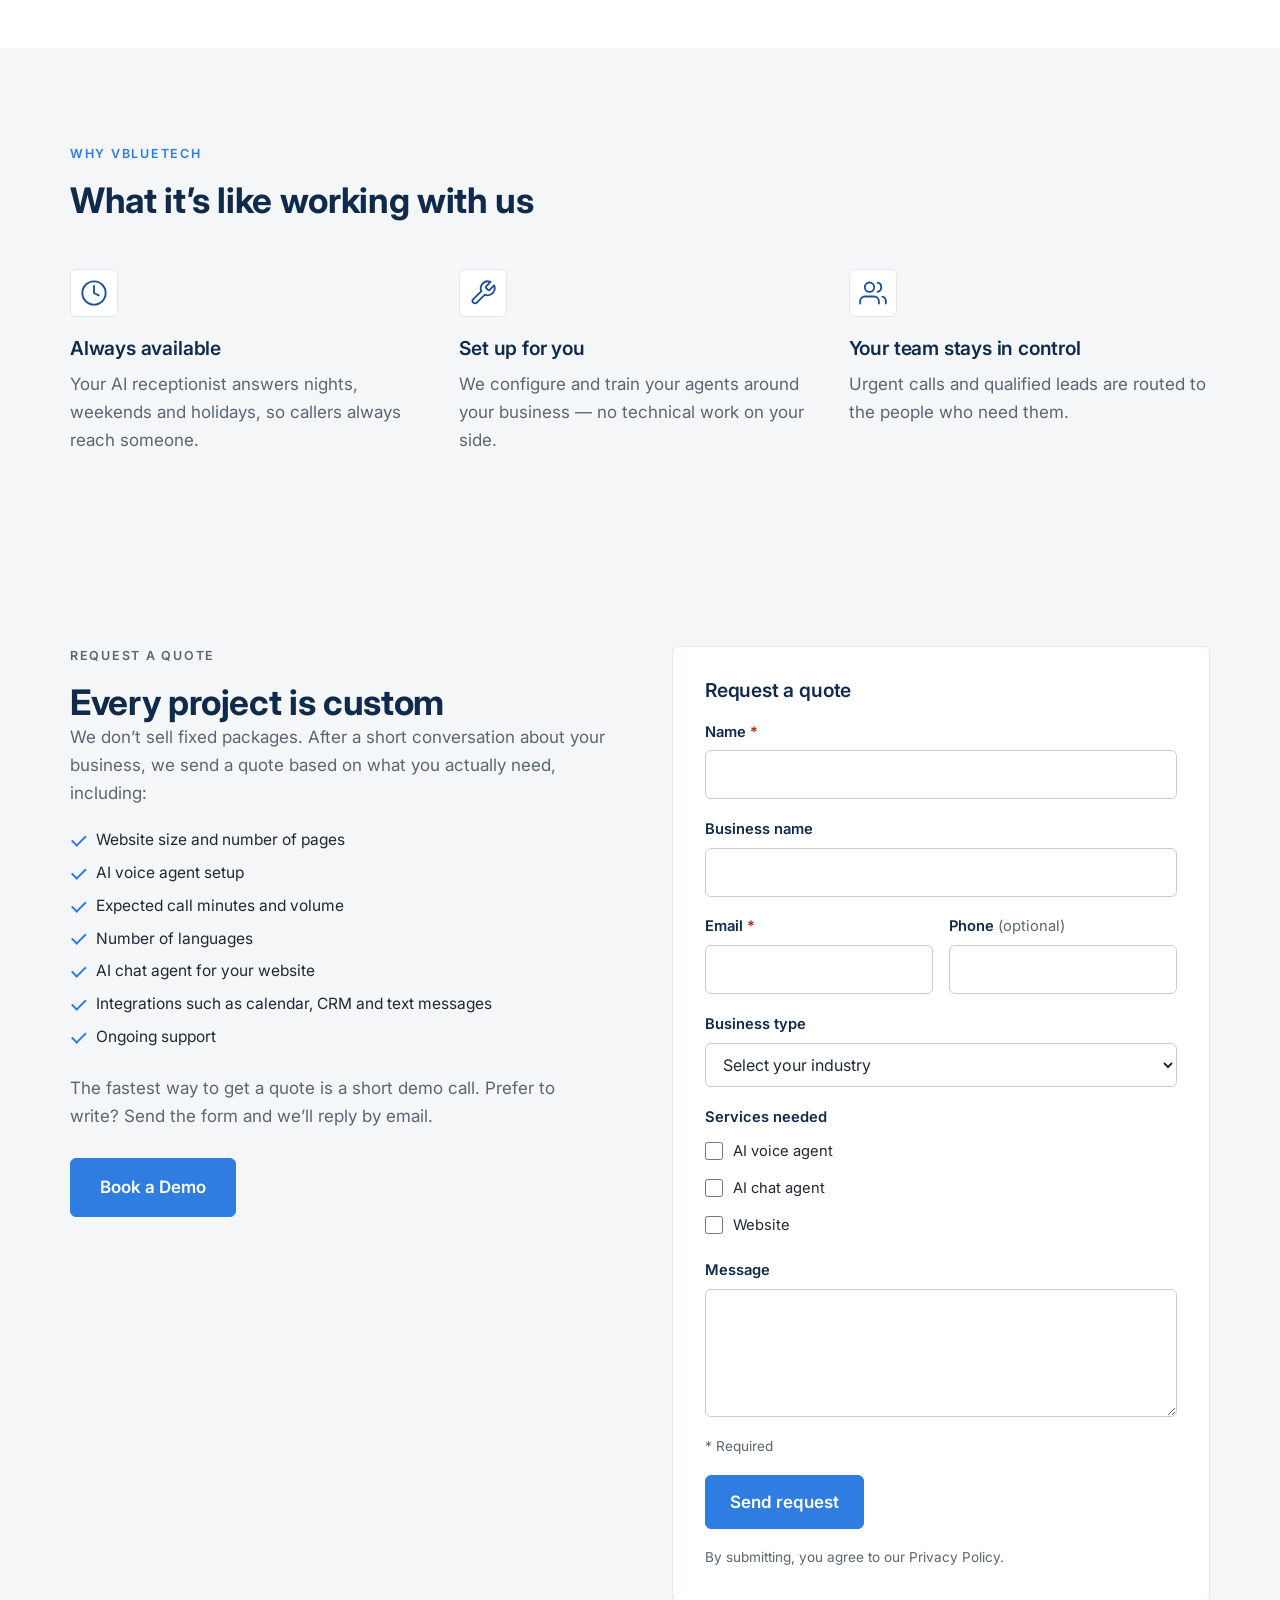
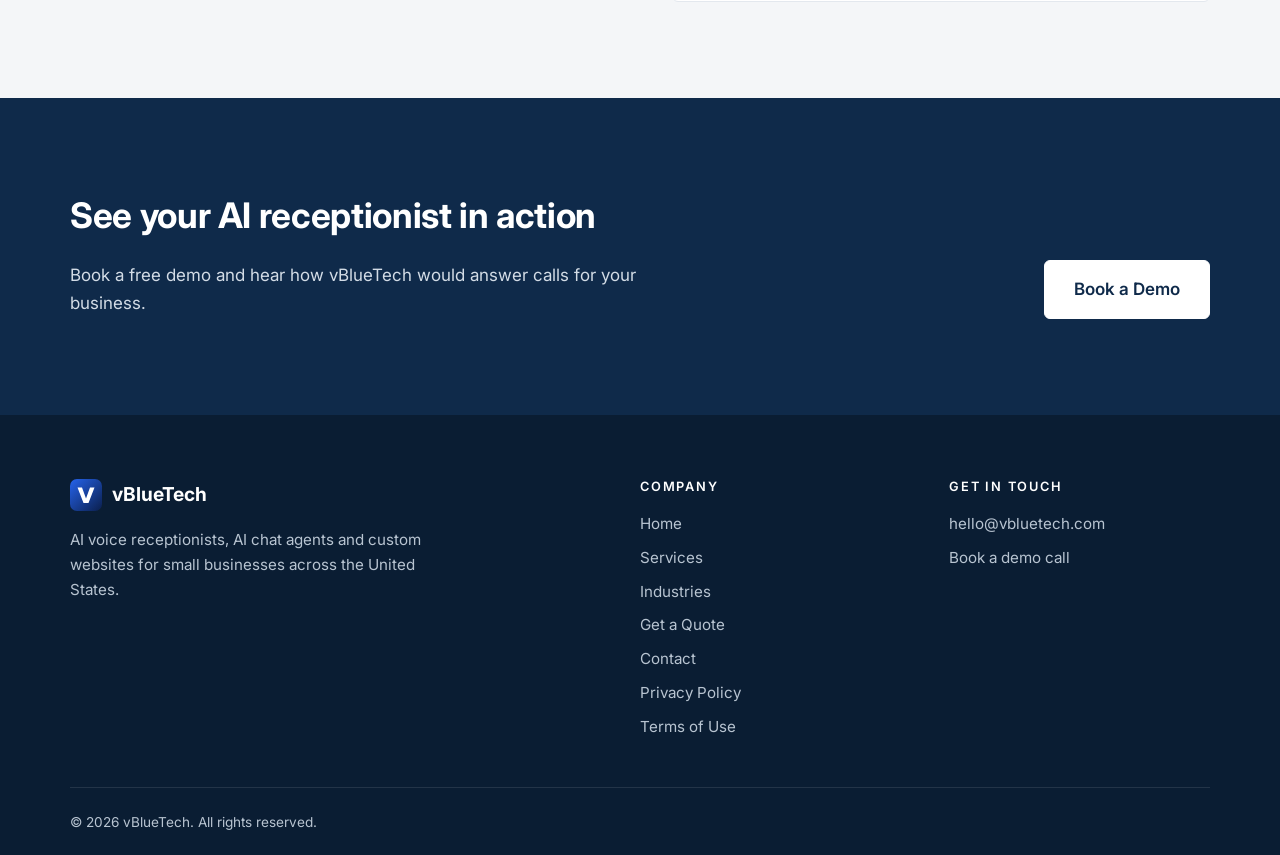
==== commit d68790b0: "Add Privacy Policy and Terms of Use pages, form consent line, footer legal links, sitemap entries; r" ====
--- a/index.html
+++ b/index.html
@@ -3,8 +3,8 @@
 <head>
 <meta charset="UTF-8">
 <meta name="viewport" content="width=device-width, initial-scale=1">
-<title>Vbluetech | AI Receptionists, Chat Agents & Websites for Small Businesses</title>
-<meta name="description" content="Vbluetech builds AI voice receptionists that answer calls 24/7, AI chat agents and custom websites for US local businesses, from restaurants and auto shops to home services, dental and med spas.">
+<title>vBlueTech | AI Receptionists, Chat Agents & Websites for Small Businesses</title>
+<meta name="description" content="vBlueTech builds AI voice receptionists that answer calls 24/7, AI chat agents and custom websites for US local businesses, from restaurants and auto shops to home services, dental and med spas.">
 <link rel="canonical" href="https://vbluetech.com/">
 <meta name="theme-color" content="#1d4ed8">
 <link rel="icon" href="/favicon.svg" type="image/svg+xml">
@@ -12,30 +12,30 @@
 <link rel="apple-touch-icon" href="/apple-touch-icon.png">
 <link rel="manifest" href="/site.webmanifest">
 <meta property="og:type" content="website">
-<meta property="og:site_name" content="Vbluetech">
-<meta property="og:title" content="Vbluetech | AI Receptionists, Chat Agents & Websites for Small Businesses">
-<meta property="og:description" content="Vbluetech builds AI voice receptionists that answer calls 24/7, AI chat agents and custom websites for US local businesses, from restaurants and auto shops to home services, dental and med spas.">
+<meta property="og:site_name" content="vBlueTech">
+<meta property="og:title" content="vBlueTech | AI Receptionists, Chat Agents & Websites for Small Businesses">
+<meta property="og:description" content="vBlueTech builds AI voice receptionists that answer calls 24/7, AI chat agents and custom websites for US local businesses, from restaurants and auto shops to home services, dental and med spas.">
 <meta property="og:url" content="https://vbluetech.com/">
 <meta property="og:image" content="https://vbluetech.com/og-image.png">
 <meta property="og:image:width" content="1200">
 <meta property="og:image:height" content="630">
-<meta property="og:image:alt" content="Vbluetech – AI receptionists, chat agents and websites for small businesses">
+<meta property="og:image:alt" content="vBlueTech – AI receptionists, chat agents and websites for small businesses">
 <meta name="twitter:card" content="summary_large_image">
-<meta name="twitter:title" content="Vbluetech | AI Receptionists, Chat Agents & Websites for Small Businesses">
-<meta name="twitter:description" content="Vbluetech builds AI voice receptionists that answer calls 24/7, AI chat agents and custom websites for US local businesses, from restaurants and auto shops to home services, dental and med spas.">
+<meta name="twitter:title" content="vBlueTech | AI Receptionists, Chat Agents & Websites for Small Businesses">
+<meta name="twitter:description" content="vBlueTech builds AI voice receptionists that answer calls 24/7, AI chat agents and custom websites for US local businesses, from restaurants and auto shops to home services, dental and med spas.">
 <meta name="twitter:image" content="https://vbluetech.com/og-image.png">
 <link rel="preconnect" href="https://fonts.googleapis.com">
 <link rel="preconnect" href="https://fonts.gstatic.com" crossorigin>
 <link href="https://fonts.googleapis.com/css2?family=Inter:wght@400;500;600;700;800&display=swap" rel="stylesheet">
 <link rel="stylesheet" href="/styles.css">
-<script type="application/ld+json">{"@context": "https://schema.org", "@type": "ProfessionalService", "@id": "https://vbluetech.com/#organization", "name": "Vbluetech", "url": "https://vbluetech.com/", "logo": "https://vbluetech.com/apple-touch-icon.png", "image": "https://vbluetech.com/og-image.png", "email": "hello@vbluetech.com", "description": "Vbluetech builds AI voice receptionists, AI chat agents and custom websites for US small and local businesses, including restaurants, cafes, auto repair shops, home services, HVAC, dental, med spas, real estate, salons, law offices, clinics and fitness studios.", "areaServed": {"@type": "Country", "name": "United States"}, "knowsAbout": ["AI voice agents", "AI chat agents", "Website design", "Restaurants", "Cafes & Coffee Shops", "Auto Repair & Mechanics", "Home Services", "HVAC", "Dental", "Med Spas", "Real Estate", "Salons & Barbershops", "Law Offices", "Clinics & Chiropractors", "Fitness Studios"], "hasOfferCatalog": {"@type": "OfferCatalog", "name": "Vbluetech services", "itemListElement": [{"@type": "Offer", "itemOffered": {"@type": "Service", "name": "AI Voice Agents", "description": "A natural-sounding AI receptionist that answers every call, day or night, handles common questions, books appointments, and routes urgent calls to your team.", "areaServed": {"@type": "Country", "name": "United States"}}}, {"@type": "Offer", "itemOffered": {"@type": "Service", "name": "AI Chat Agents", "description": "A website chat assistant trained on your business that answers questions instantly, qualifies leads, and collects contact details while you focus on the work.", "areaServed": {"@type": "Country", "name": "United States"}}}, {"@type": "Offer", "itemOffered": {"@type": "Service", "name": "Custom Websites", "description": "Fast, modern, mobile-friendly websites built to showcase your business and make it easy for customers to call, chat, or book.", "areaServed": {"@type": "Country", "name": "United States"}}}]}}</script>
-<script type="application/ld+json">{"@context": "https://schema.org", "@type": "WebSite", "name": "Vbluetech", "url": "https://vbluetech.com/"}</script>
+<script type="application/ld+json">{"@context": "https://schema.org", "@type": "ProfessionalService", "@id": "https://vbluetech.com/#organization", "name": "vBlueTech", "url": "https://vbluetech.com/", "logo": "https://vbluetech.com/apple-touch-icon.png", "image": "https://vbluetech.com/og-image.png", "email": "hello@vbluetech.com", "description": "vBlueTech builds AI voice receptionists, AI chat agents and custom websites for US small and local businesses, including restaurants, cafes, auto repair shops, home services, HVAC, dental, med spas, real estate, salons, law offices, clinics and fitness studios.", "areaServed": {"@type": "Country", "name": "United States"}, "knowsAbout": ["AI voice agents", "AI chat agents", "Website design", "Restaurants", "Cafes & Coffee Shops", "Auto Repair & Mechanics", "Home Services", "HVAC", "Dental", "Med Spas", "Real Estate", "Salons & Barbershops", "Law Offices", "Clinics & Chiropractors", "Fitness Studios"], "hasOfferCatalog": {"@type": "OfferCatalog", "name": "vBlueTech services", "itemListElement": [{"@type": "Offer", "itemOffered": {"@type": "Service", "name": "AI Voice Agents", "description": "A natural-sounding AI receptionist that answers every call, day or night, handles common questions, books appointments, and routes urgent calls to your team.", "areaServed": {"@type": "Country", "name": "United States"}}}, {"@type": "Offer", "itemOffered": {"@type": "Service", "name": "AI Chat Agents", "description": "A website chat assistant trained on your business that answers questions instantly, qualifies leads, and collects contact details while you focus on the work.", "areaServed": {"@type": "Country", "name": "United States"}}}, {"@type": "Offer", "itemOffered": {"@type": "Service", "name": "Custom Websites", "description": "Fast, modern, mobile-friendly websites built to showcase your business and make it easy for customers to call, chat, or book.", "areaServed": {"@type": "Country", "name": "United States"}}}]}}</script>
+<script type="application/ld+json">{"@context": "https://schema.org", "@type": "WebSite", "name": "vBlueTech", "url": "https://vbluetech.com/"}</script>
 </head>
 <body>
 <a class="skip" href="#main">Skip to content</a>
 <header class="nav">
   <div class="container nav-inner">
-    <a href="/" class="logo"><img src="/favicon.svg" alt="" width="36" height="36" class="logo-img">Vbluetech</a>
+    <a href="/" class="logo"><img src="/favicon.svg" alt="" width="36" height="36" class="logo-img">vBlueTech</a>
     <button class="hamburger" aria-label="Toggle menu" aria-expanded="false" aria-controls="nav-links"><span></span><span></span><span></span></button>
     <nav id="nav-links" class="nav-links" aria-label="Main">
       <a href="/" aria-current="page">Home</a>
@@ -52,7 +52,7 @@
   <div class="container hero-inner">
     <p class="eyebrow">AI receptionists for small businesses</p>
     <h1>Never miss a call again.</h1>
-    <p class="lead">Vbluetech builds AI voice agents that answer your phones 24/7, book appointments, and capture every lead &mdash; plus chat agents and websites that turn visitors into customers.</p>
+    <p class="lead">vBlueTech builds AI voice agents that answer your phones 24/7, book appointments, and capture every lead &mdash; plus chat agents and websites that turn visitors into customers.</p>
     <div class="hero-ctas">
       <a href="https://calendly.com/vbluetech/vbluetech-demo-call" class="btn btn-lg" target="_blank" rel="noopener">Book a Demo</a>
       <a href="/services/" class="btn btn-ghost btn-lg">See Services</a>
@@ -61,8 +61,8 @@
 </section>
 <section class="section about">
   <div class="container about-grid">
-    <div><p class="eyebrow">About Vbluetech</p><h2>Technology that answers for your business</h2></div>
-    <div><p>Vbluetech helps US small businesses stop losing customers to missed calls and slow replies. We set up AI receptionists and chat agents that know your services, hours and booking process, and we build websites that make it easy for customers to reach you.</p>
+    <div><p class="eyebrow">About vBlueTech</p><h2>Technology that answers for your business</h2></div>
+    <div><p>vBlueTech helps US small businesses stop losing customers to missed calls and slow replies. We set up AI receptionists and chat agents that know your services, hours and booking process, and we build websites that make it easy for customers to reach you.</p>
     <p>We focus on the businesses where every call matters &mdash; restaurants and cafes, auto repair shops, home service pros, HVAC companies, dental and medical practices, med spas, salons, law offices, fitness studios and real estate agents &mdash; and keep refining your setup as you grow.</p>
     <p><a class="text-link" href="/contact/">Talk to us &rarr;</a></p></div>
   </div>
@@ -111,7 +111,7 @@
 </section>
 <section class="section section-alt">
   <div class="container">
-    <div class="section-head"><p class="eyebrow">Why Vbluetech</p><h2>What it&rsquo;s like working with us</h2></div>
+    <div class="section-head"><p class="eyebrow">Why vBlueTech</p><h2>What it&rsquo;s like working with us</h2></div>
     <div class="grid grid-3 features">
       <div class="feature"><div class="icon" aria-hidden="true"><svg viewBox="0 0 24 24" width="28" height="28" fill="none" stroke="currentColor" stroke-width="1.6" stroke-linecap="round" stroke-linejoin="round" aria-hidden="true" focusable="false"><circle cx="12" cy="12" r="10"/><path d="M12 6v6l4 2"/></svg></div><h3>Always available</h3><p>Your AI receptionist answers nights, weekends and holidays, so callers always reach someone.</p></div>
       <div class="feature"><div class="icon" aria-hidden="true"><svg viewBox="0 0 24 24" width="28" height="28" fill="none" stroke="currentColor" stroke-width="1.6" stroke-linecap="round" stroke-linejoin="round" aria-hidden="true" focusable="false"><path d="M14.7 6.3a1 1 0 0 0 0 1.4l1.6 1.6a1 1 0 0 0 1.4 0l3.8-3.8a6 6 0 0 1-7.9 7.9l-6.9 6.9a2.1 2.1 0 0 1-3-3l6.9-6.9a6 6 0 0 1 7.9-7.9z"/></svg></div><h3>Set up for you</h3><p>We configure and train your agents around your business &mdash; no technical work on your side.</p></div>
@@ -167,25 +167,26 @@
       <div class="field"><label for="q-message">Message</label><textarea id="q-message" name="message" rows="4"></textarea></div>
       <p class="form-note"><span aria-hidden="true">*</span> Required</p>
       <button type="submit" class="btn">Send request</button>
+      <p class="form-note">By submitting, you agree to our <a href="/privacy/">Privacy Policy</a>.</p>
     </form>
   </div>
 </section>
 <section class="section cta-band">
   <div class="container cta-inner">
     <h2>See your AI receptionist in action</h2>
-    <p>Book a free demo and hear how Vbluetech would answer calls for your business.</p>
+    <p>Book a free demo and hear how vBlueTech would answer calls for your business.</p>
     <a href="https://calendly.com/vbluetech/vbluetech-demo-call" class="btn btn-light btn-lg" target="_blank" rel="noopener">Book a Demo</a>
   </div>
 </section>
 </main>
 <footer class="footer">
   <div class="container footer-grid">
-    <div><a href="/" class="logo logo-light"><img src="/favicon.svg" alt="" width="32" height="32" class="logo-img">Vbluetech</a>
+    <div><a href="/" class="logo logo-light"><img src="/favicon.svg" alt="" width="32" height="32" class="logo-img">vBlueTech</a>
       <p>AI voice receptionists, AI chat agents and custom websites for small businesses across the United States.</p></div>
-    <nav aria-label="Footer"><h2 class="foot-h">Company</h2><a href="/">Home</a><a href="/services/">Services</a><a href="/industries/">Industries</a><a href="/#quote">Get a Quote</a><a href="/contact/">Contact</a></nav>
+    <nav aria-label="Footer"><h2 class="foot-h">Company</h2><a href="/">Home</a><a href="/services/">Services</a><a href="/industries/">Industries</a><a href="/#quote">Get a Quote</a><a href="/contact/">Contact</a><a href="/privacy/">Privacy Policy</a><a href="/terms/">Terms of Use</a></nav>
     <div><h2 class="foot-h">Get in touch</h2><a href="mailto:hello@vbluetech.com">hello@vbluetech.com</a><a href="https://calendly.com/vbluetech/vbluetech-demo-call" target="_blank" rel="noopener">Book a demo call</a></div>
   </div>
-  <div class="container footer-bottom"><p>&copy; 2026 Vbluetech. All rights reserved.</p></div>
+  <div class="container footer-bottom"><p>&copy; 2026 vBlueTech. All rights reserved.</p></div>
 </footer>
 <script src="/script.js" defer></script>
 </body>
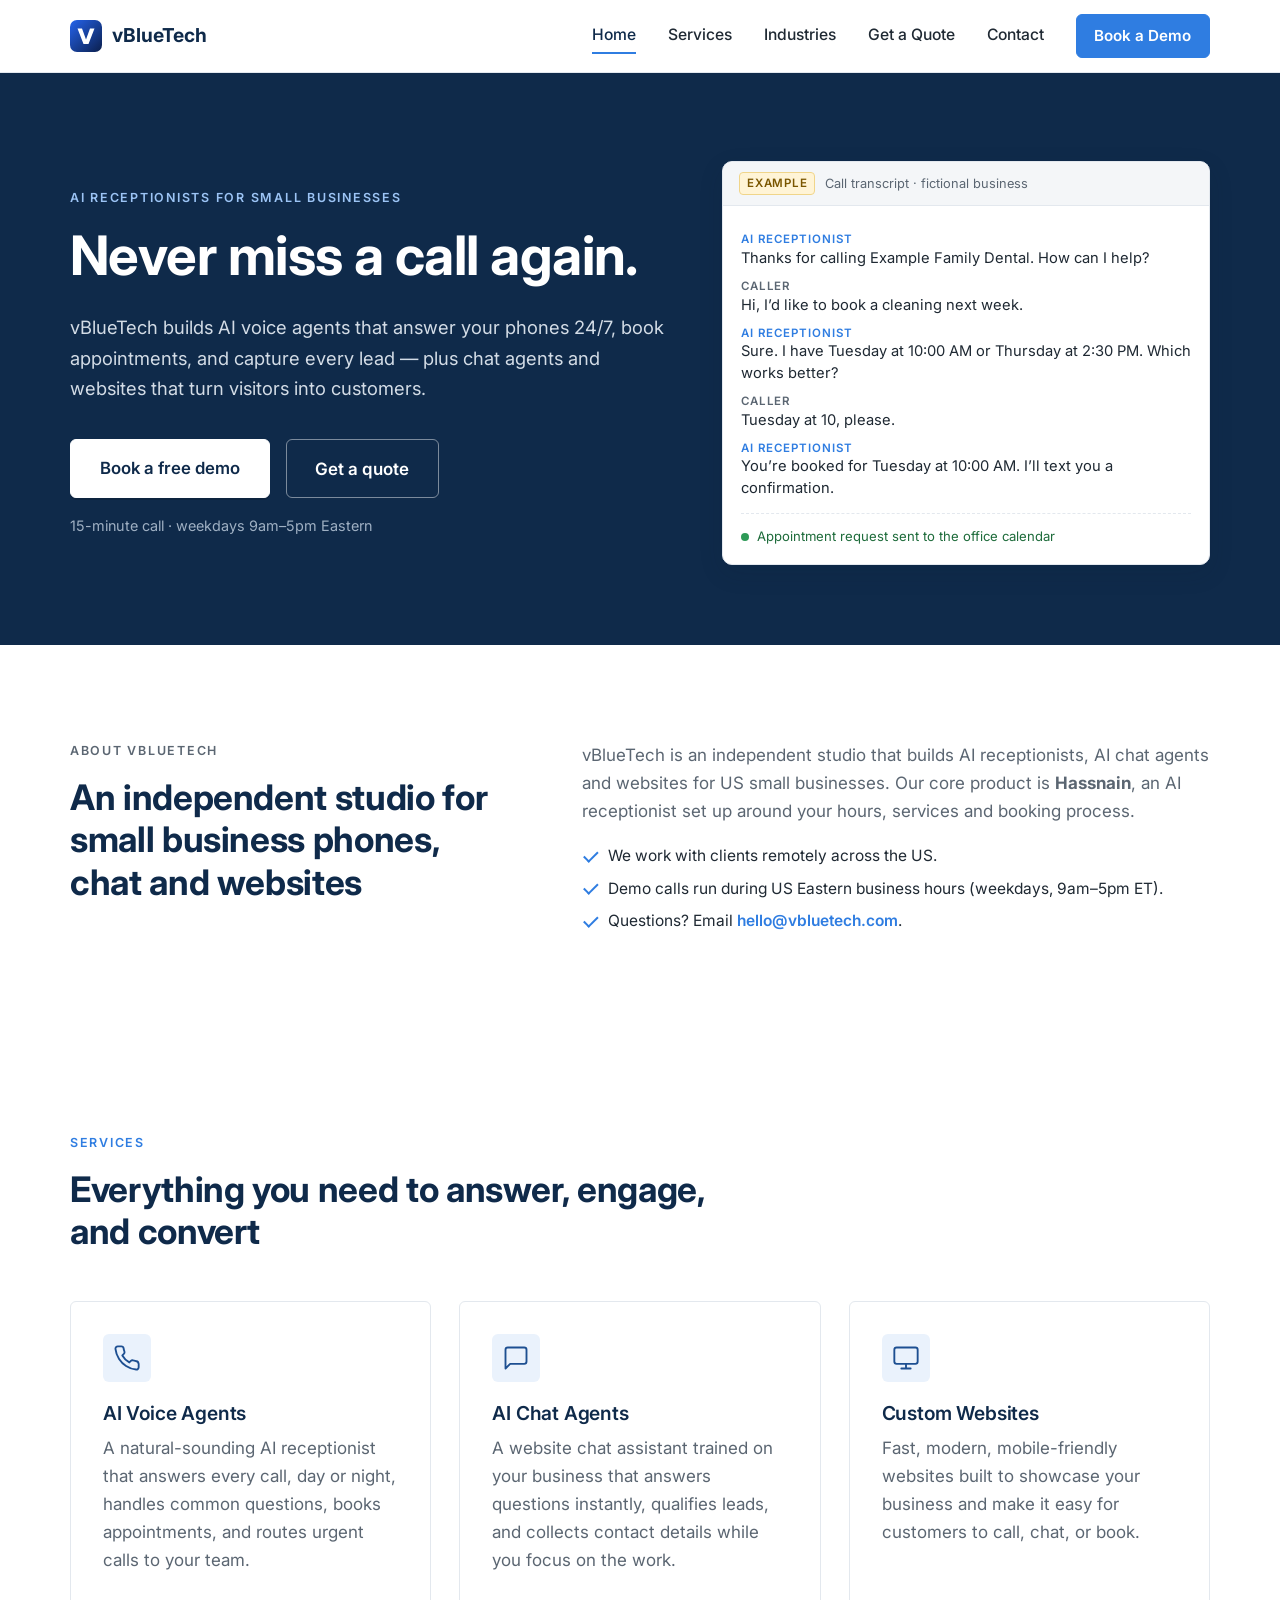
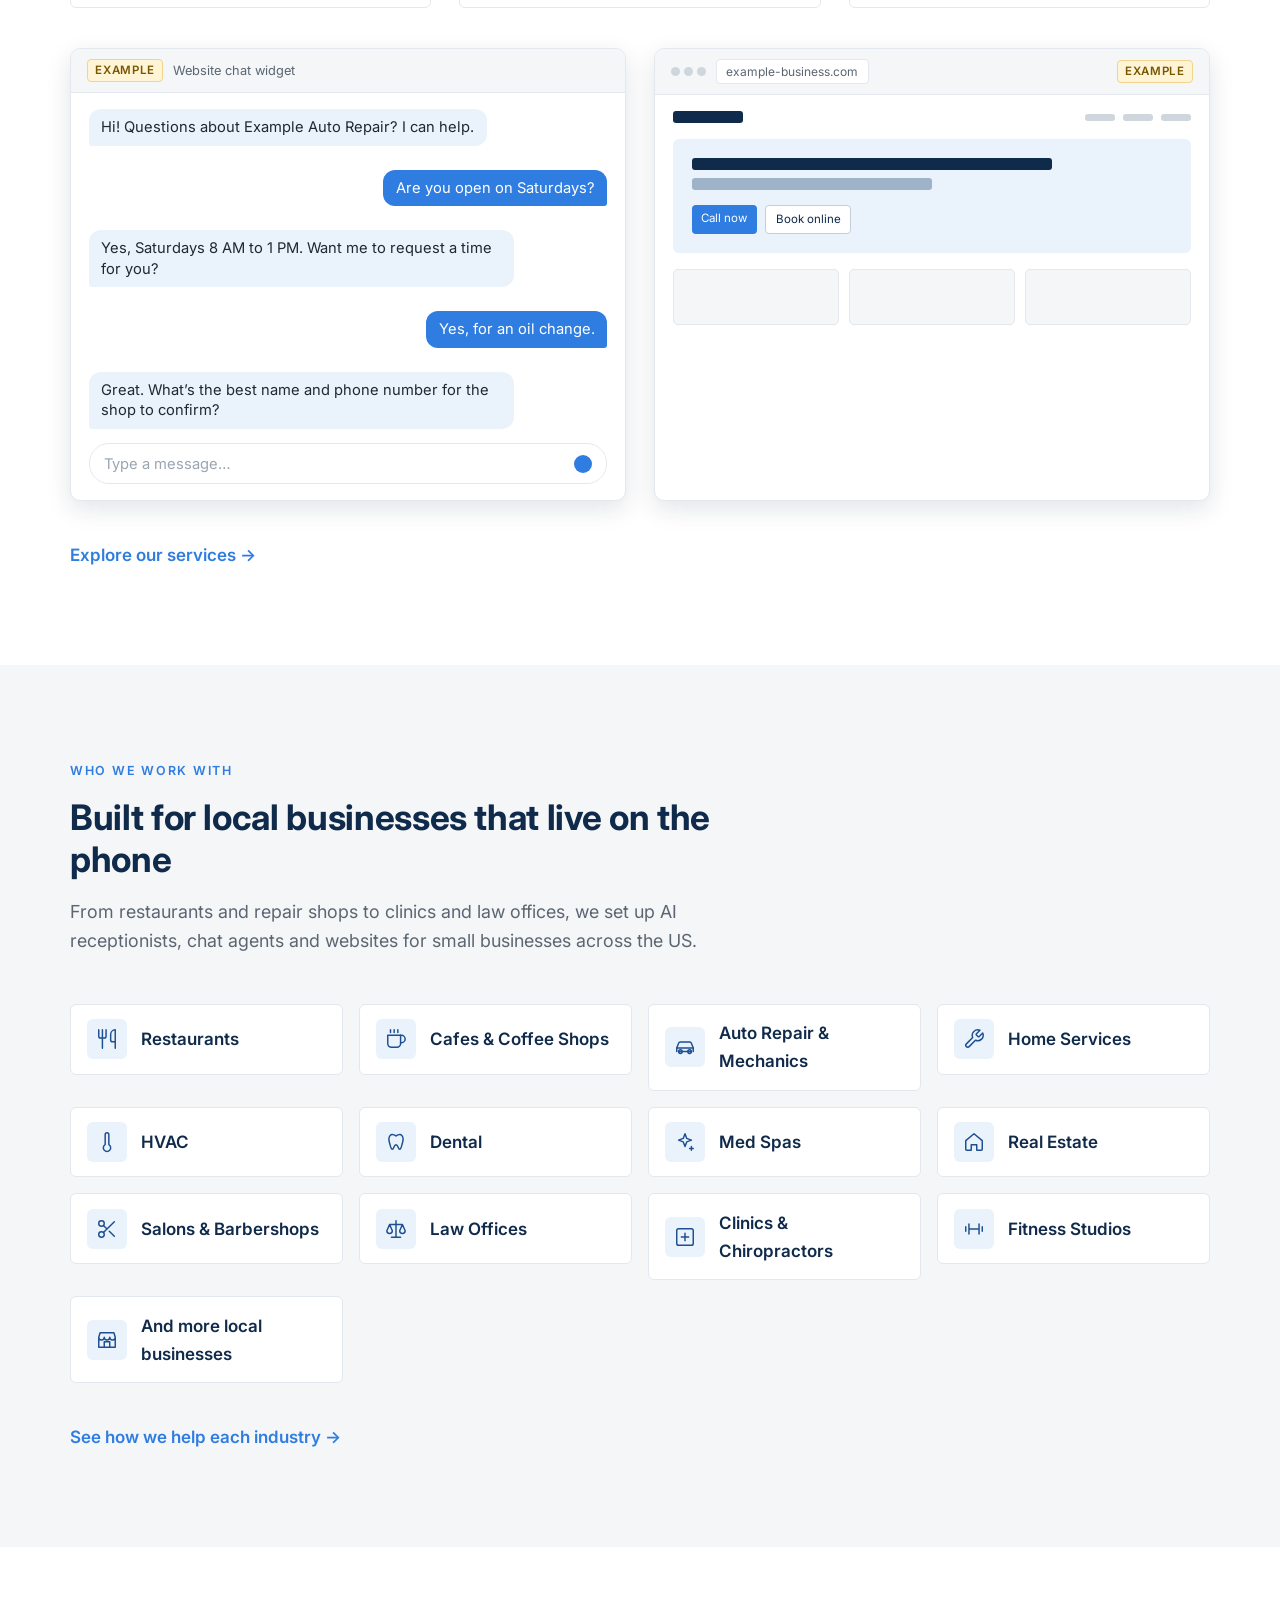
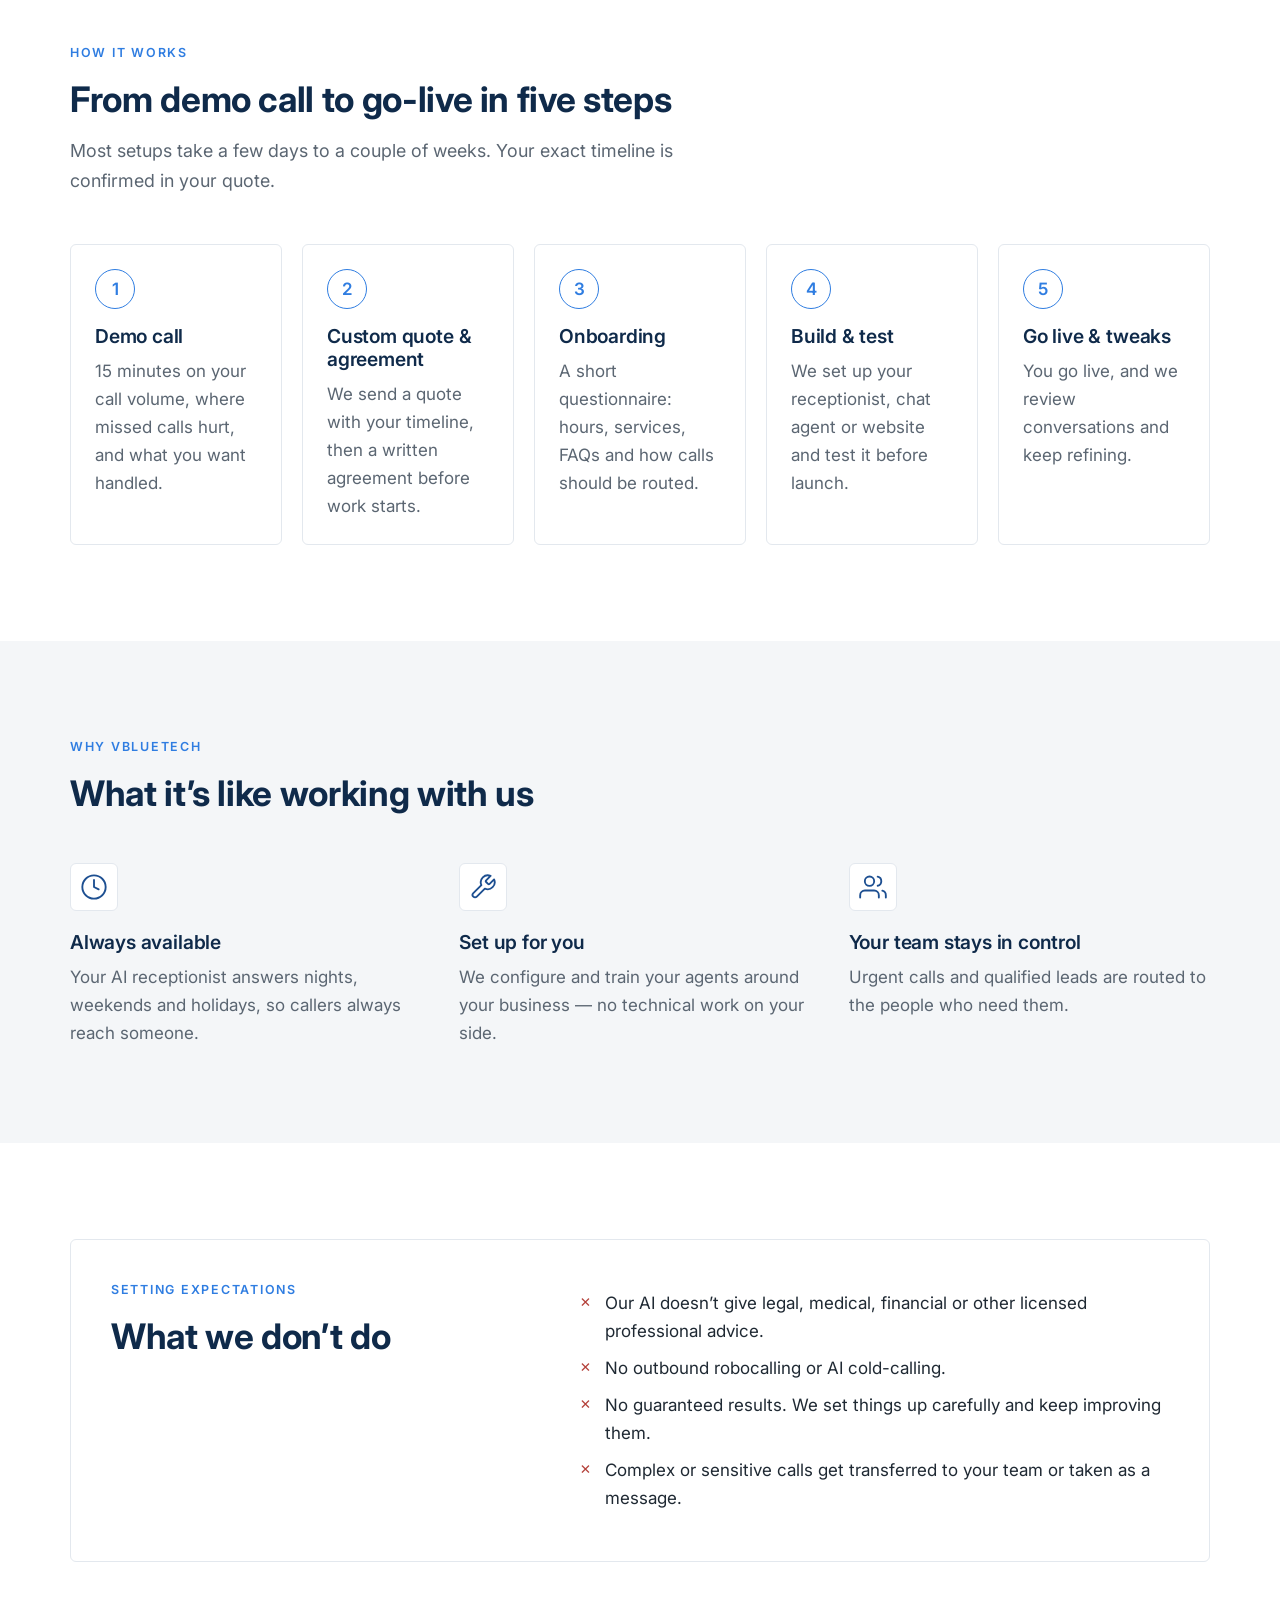
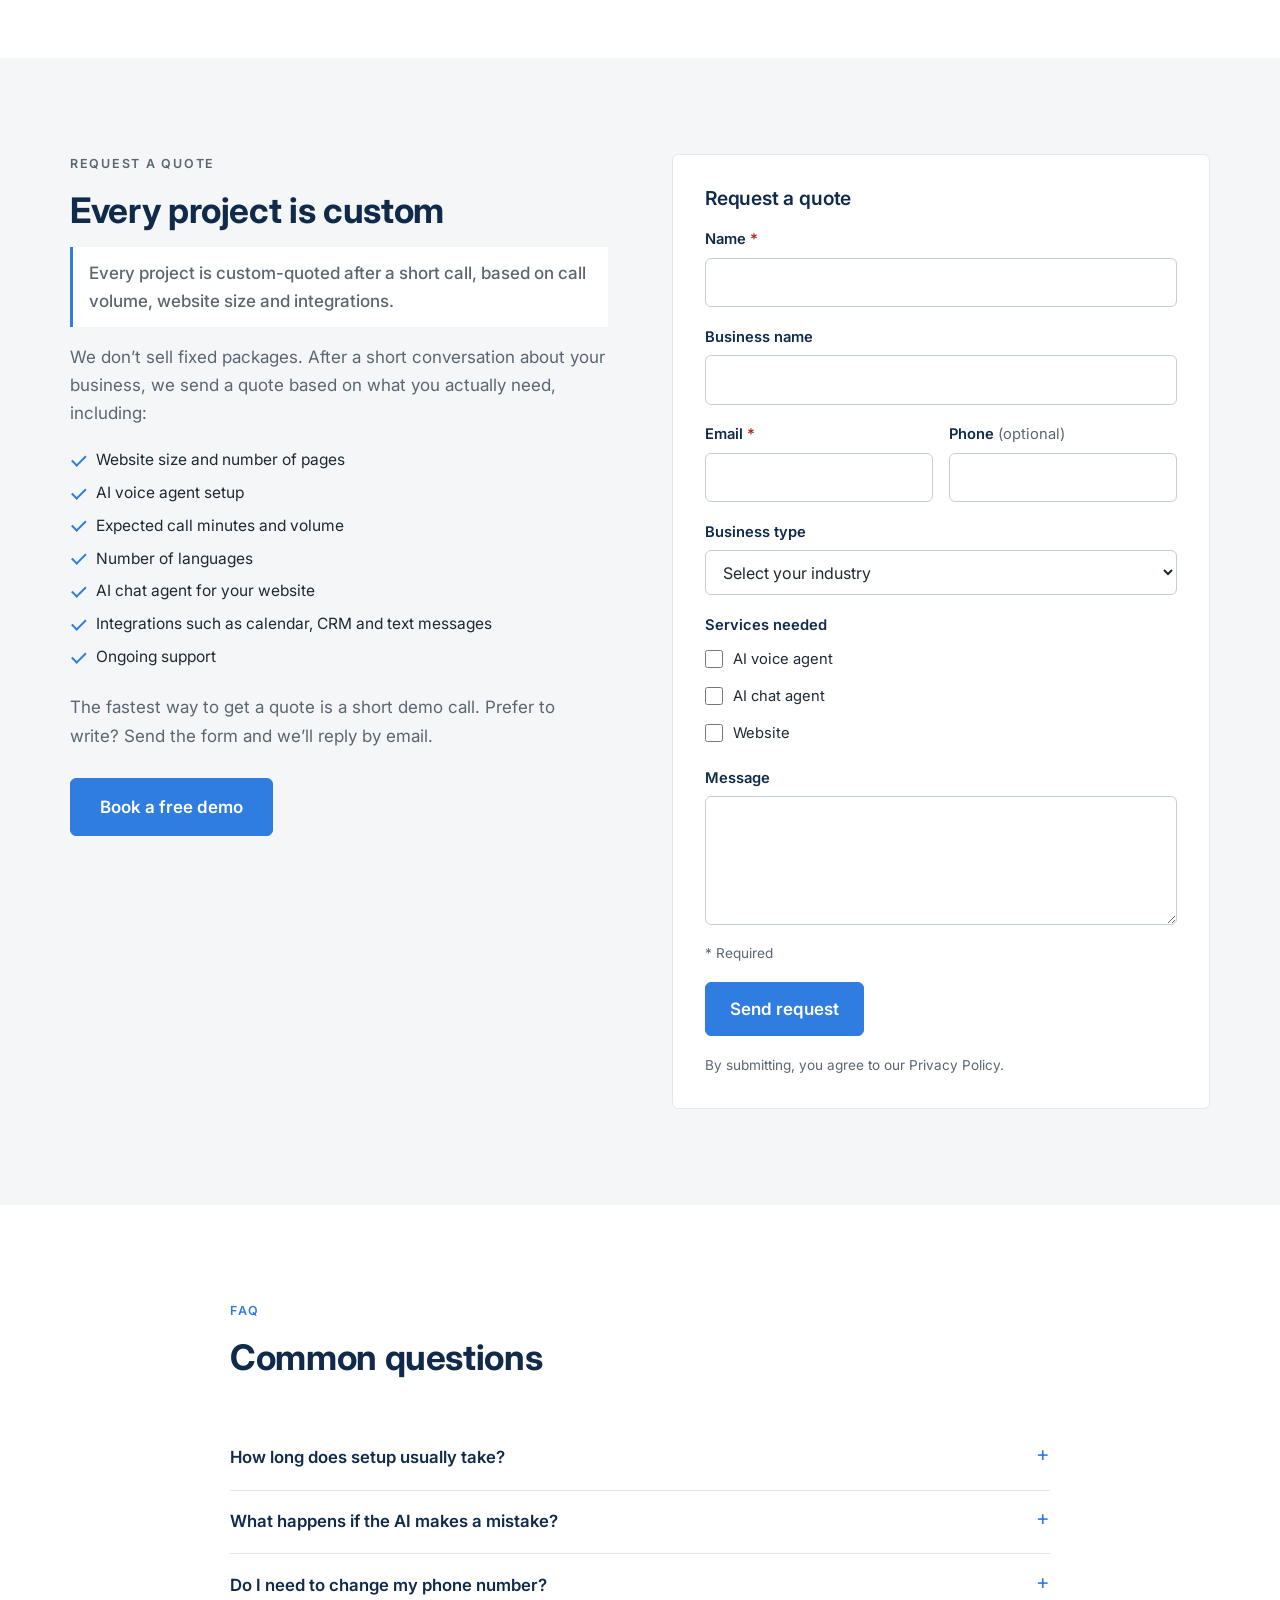
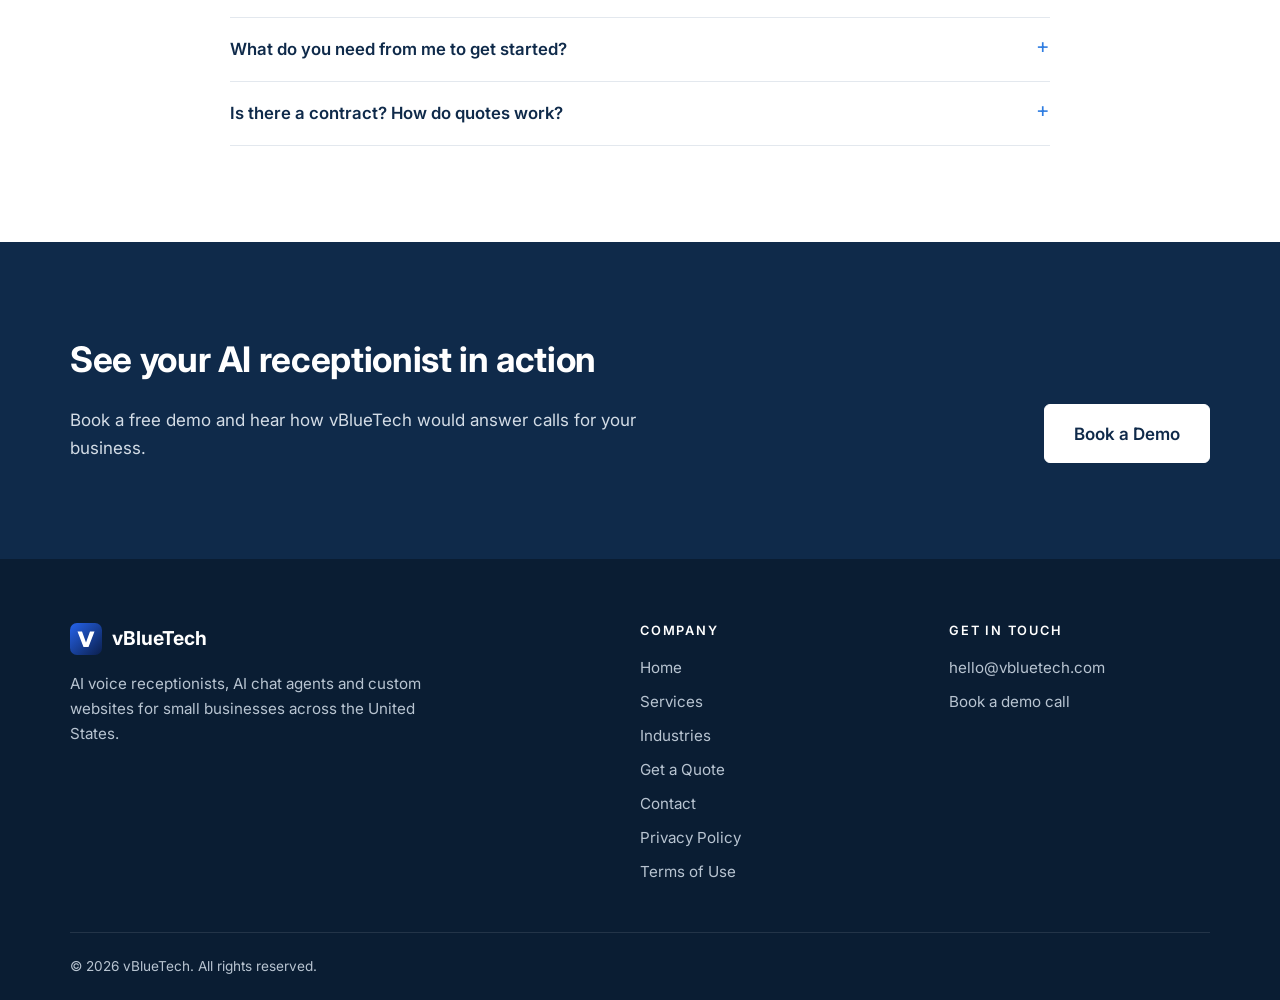
==== commit fd10fe82: "v5: honest About block, Example mockups (call, chat, site), 5-step process, FAQ + FAQPage JSON-LD, p" ====
--- a/index.html
+++ b/index.html
@@ -30,6 +30,7 @@
 <link rel="stylesheet" href="/styles.css">
 <script type="application/ld+json">{"@context": "https://schema.org", "@type": "ProfessionalService", "@id": "https://vbluetech.com/#organization", "name": "vBlueTech", "url": "https://vbluetech.com/", "logo": "https://vbluetech.com/apple-touch-icon.png", "image": "https://vbluetech.com/og-image.png", "email": "hello@vbluetech.com", "description": "vBlueTech builds AI voice receptionists, AI chat agents and custom websites for US small and local businesses, including restaurants, cafes, auto repair shops, home services, HVAC, dental, med spas, real estate, salons, law offices, clinics and fitness studios.", "areaServed": {"@type": "Country", "name": "United States"}, "knowsAbout": ["AI voice agents", "AI chat agents", "Website design", "Restaurants", "Cafes & Coffee Shops", "Auto Repair & Mechanics", "Home Services", "HVAC", "Dental", "Med Spas", "Real Estate", "Salons & Barbershops", "Law Offices", "Clinics & Chiropractors", "Fitness Studios"], "hasOfferCatalog": {"@type": "OfferCatalog", "name": "vBlueTech services", "itemListElement": [{"@type": "Offer", "itemOffered": {"@type": "Service", "name": "AI Voice Agents", "description": "A natural-sounding AI receptionist that answers every call, day or night, handles common questions, books appointments, and routes urgent calls to your team.", "areaServed": {"@type": "Country", "name": "United States"}}}, {"@type": "Offer", "itemOffered": {"@type": "Service", "name": "AI Chat Agents", "description": "A website chat assistant trained on your business that answers questions instantly, qualifies leads, and collects contact details while you focus on the work.", "areaServed": {"@type": "Country", "name": "United States"}}}, {"@type": "Offer", "itemOffered": {"@type": "Service", "name": "Custom Websites", "description": "Fast, modern, mobile-friendly websites built to showcase your business and make it easy for customers to call, chat, or book.", "areaServed": {"@type": "Country", "name": "United States"}}}]}}</script>
 <script type="application/ld+json">{"@context": "https://schema.org", "@type": "WebSite", "name": "vBlueTech", "url": "https://vbluetech.com/"}</script>
+<script type="application/ld+json">{"@context": "https://schema.org", "@type": "FAQPage", "mainEntity": [{"@type": "Question", "name": "How long does setup usually take?", "acceptedAnswer": {"@type": "Answer", "text": "Typically a few days to a couple of weeks, depending on scope. Your final timeline is confirmed in your quote."}}, {"@type": "Question", "name": "What happens if the AI makes a mistake?", "acceptedAnswer": {"@type": "Answer", "text": "It isn’t perfect, so we plan for that. We test before launch, set it to transfer the call or take a message when it’s unsure, and review conversations and refine it after go-live."}}, {"@type": "Question", "name": "Do I need to change my phone number?", "acceptedAnswer": {"@type": "Answer", "text": "No. Usually you forward your existing number to the AI receptionist, either for all calls or only after hours."}}, {"@type": "Question", "name": "What do you need from me to get started?", "acceptedAnswer": {"@type": "Answer", "text": "Your business hours, services, common questions, booking and call-transfer details, and brand information. We collect this through a short onboarding questionnaire."}}, {"@type": "Question", "name": "Is there a contract? How do quotes work?", "acceptedAnswer": {"@type": "Answer", "text": "There are no fixed packages. After a demo call we send a custom quote, and we sign a written agreement before any work starts."}}]}</script>
 </head>
 <body>
 <a class="skip" href="#main">Skip to content</a>
@@ -49,22 +50,37 @@
 </header>
 <main id="main">
 <section class="hero">
-  <div class="container hero-inner">
-    <p class="eyebrow">AI receptionists for small businesses</p>
-    <h1>Never miss a call again.</h1>
-    <p class="lead">vBlueTech builds AI voice agents that answer your phones 24/7, book appointments, and capture every lead &mdash; plus chat agents and websites that turn visitors into customers.</p>
-    <div class="hero-ctas">
-      <a href="https://calendly.com/vbluetech/vbluetech-demo-call" class="btn btn-lg" target="_blank" rel="noopener">Book a Demo</a>
-      <a href="/services/" class="btn btn-ghost btn-lg">See Services</a>
-    </div>
-  </div>
-</section>
-<section class="section about">
+  <div class="container hero-split">
+    <div class="hero-copy">
+      <p class="eyebrow">AI receptionists for small businesses</p>
+      <h1>Never miss a call again.</h1>
+      <p class="lead">vBlueTech builds AI voice agents that answer your phones 24/7, book appointments, and capture every lead &mdash; plus chat agents and websites that turn visitors into customers.</p>
+      <div class="hero-ctas">
+        <a href="https://calendly.com/vbluetech/vbluetech-demo-call" class="btn btn-lg btn-primary" target="_blank" rel="noopener">Book a free demo</a>
+        <a href="/#quote" class="btn btn-ghost btn-lg">Get a quote</a>
+      </div>
+      <p class="hero-note">15-minute call &middot; weekdays 9am&ndash;5pm Eastern</p>
+    </div>
+    <div class="hero-visual">
+<figure class="mock mock-call" role="img" aria-label="Example call transcript: an AI receptionist answers a call for a fictional dental office and books a cleaning appointment for Tuesday at 10 AM.">
+  <div class="mock-bar"><span class="mock-tag">Example</span><span>Call transcript &middot; fictional business</span></div>
+  <div class="mock-body" aria-hidden="true">
+    <p class="ln ai"><b>AI receptionist</b>Thanks for calling Example Family Dental. How can I help?</p>
+    <p class="ln caller"><b>Caller</b>Hi, I&rsquo;d like to book a cleaning next week.</p>
+    <p class="ln ai"><b>AI receptionist</b>Sure. I have Tuesday at 10:00 AM or Thursday at 2:30 PM. Which works better?</p>
+    <p class="ln caller"><b>Caller</b>Tuesday at 10, please.</p>
+    <p class="ln ai"><b>AI receptionist</b>You&rsquo;re booked for Tuesday at 10:00 AM. I&rsquo;ll text you a confirmation.</p>
+    <p class="mock-status"><span class="dot"></span>Appointment request sent to the office calendar</p>
+  </div>
+</figure>
+    </div>
+  </div>
+</section>
+<section class="section about" aria-labelledby="about-heading">
   <div class="container about-grid">
-    <div><p class="eyebrow">About vBlueTech</p><h2>Technology that answers for your business</h2></div>
-    <div><p>vBlueTech helps US small businesses stop losing customers to missed calls and slow replies. We set up AI receptionists and chat agents that know your services, hours and booking process, and we build websites that make it easy for customers to reach you.</p>
-    <p>We focus on the businesses where every call matters &mdash; restaurants and cafes, auto repair shops, home service pros, HVAC companies, dental and medical practices, med spas, salons, law offices, fitness studios and real estate agents &mdash; and keep refining your setup as you grow.</p>
-    <p><a class="text-link" href="/contact/">Talk to us &rarr;</a></p></div>
+    <div><p class="eyebrow">About vBlueTech</p><h2 id="about-heading">An independent studio for small business phones, chat and websites</h2></div>
+    <div><p>vBlueTech is an independent studio that builds AI receptionists, AI chat agents and websites for US small businesses. Our core product is <strong>Hassnain</strong>, an AI receptionist set up around your hours, services and booking process.</p>
+    <ul class="ticks"><li>We work with clients remotely across the US.</li><li>Demo calls run during US Eastern business hours (weekdays, 9am&ndash;5pm ET).</li><li>Questions? Email <a class="text-link" href="mailto:hello@vbluetech.com">hello@vbluetech.com</a>.</li></ul></div>
   </div>
 </section>
 <section class="section">
@@ -74,6 +90,27 @@
       <article class="card"><div class="icon" aria-hidden="true"><svg viewBox="0 0 24 24" width="28" height="28" fill="none" stroke="currentColor" stroke-width="1.6" stroke-linecap="round" stroke-linejoin="round" aria-hidden="true" focusable="false"><path d="M22 16.9v3a2 2 0 0 1-2.2 2 19.8 19.8 0 0 1-8.6-3.1 19.5 19.5 0 0 1-6-6A19.8 19.8 0 0 1 2.1 4.2 2 2 0 0 1 4.1 2h3a2 2 0 0 1 2 1.7c.1.9.4 1.8.7 2.7a2 2 0 0 1-.5 2.1L8 9.8a16 16 0 0 0 6 6l1.3-1.3a2 2 0 0 1 2.1-.4c.9.3 1.8.6 2.7.7a2 2 0 0 1 1.7 2z"/></svg></div><h3>AI Voice Agents</h3><p>A natural-sounding AI receptionist that answers every call, day or night, handles common questions, books appointments, and routes urgent calls to your team.</p></article>
       <article class="card"><div class="icon" aria-hidden="true"><svg viewBox="0 0 24 24" width="28" height="28" fill="none" stroke="currentColor" stroke-width="1.6" stroke-linecap="round" stroke-linejoin="round" aria-hidden="true" focusable="false"><path d="M21 15a2 2 0 0 1-2 2H7l-4 4V5a2 2 0 0 1 2-2h14a2 2 0 0 1 2 2z"/></svg></div><h3>AI Chat Agents</h3><p>A website chat assistant trained on your business that answers questions instantly, qualifies leads, and collects contact details while you focus on the work.</p></article>
       <article class="card"><div class="icon" aria-hidden="true"><svg viewBox="0 0 24 24" width="28" height="28" fill="none" stroke="currentColor" stroke-width="1.6" stroke-linecap="round" stroke-linejoin="round" aria-hidden="true" focusable="false"><rect x="2" y="3" width="20" height="14" rx="2"/><path d="M8 21h8M12 17v4"/></svg></div><h3>Custom Websites</h3><p>Fast, modern, mobile-friendly websites built to showcase your business and make it easy for customers to call, chat, or book.</p></article>
+    </div>
+    <div class="mock-row">
+<figure class="mock mock-chat" role="img" aria-label="Example website chat: a visitor asks a fictional auto repair shop about Saturday hours and the chat agent answers and offers to collect contact details.">
+  <div class="mock-bar"><span class="mock-tag">Example</span><span>Website chat widget</span></div>
+  <div class="mock-body chat" aria-hidden="true">
+    <p class="bubble bot">Hi! Questions about Example Auto Repair? I can help.</p>
+    <p class="bubble me">Are you open on Saturdays?</p>
+    <p class="bubble bot">Yes, Saturdays 8 AM to 1 PM. Want me to request a time for you?</p>
+    <p class="bubble me">Yes, for an oil change.</p>
+    <p class="bubble bot">Great. What&rsquo;s the best name and phone number for the shop to confirm?</p>
+    <div class="chat-input"><span>Type a message&hellip;</span><span class="send"></span></div>
+  </div>
+</figure>
+<figure class="mock mock-site" role="img" aria-label="Example website layout preview: a simple small business homepage with a navigation bar, headline, call and book buttons, and three service blocks.">
+  <div class="mock-bar browser"><span class="dots"><i></i><i></i><i></i></span><span class="url">example-business.com</span><span class="mock-tag">Example</span></div>
+  <div class="mock-body site" aria-hidden="true">
+    <div class="s-nav"><span class="s-logo"></span><span class="s-links"><i></i><i></i><i></i></span></div>
+    <div class="s-hero"><span class="s-h"></span><span class="s-h short"></span><span class="s-btns"><em>Call now</em><em class="alt">Book online</em></span></div>
+    <div class="s-cols"><span></span><span></span><span></span></div>
+  </div>
+</figure>
     </div>
     <p class="more"><a href="/services/">Explore our services &rarr;</a></p>
   </div>
@@ -99,13 +136,15 @@
     <p class="more"><a href="/industries/">See how we help each industry &rarr;</a></p>
   </div>
 </section>
-<section class="section">
-  <div class="container">
-    <div class="section-head"><p class="eyebrow">How It Works</p><h2>Up and running in three steps</h2></div>
-    <ol class="steps">
-      <li class="step"><span class="step-num" aria-hidden="true">1</span><h3>Book a demo</h3><p>Tell us about your business, your calls, and where leads are slipping through.</p></li>
-      <li class="step"><span class="step-num" aria-hidden="true">2</span><h3>We build &amp; train</h3><p>We configure your AI agent and website around your services, hours, and booking process.</p></li>
-      <li class="step"><span class="step-num" aria-hidden="true">3</span><h3>Go live</h3><p>Your AI receptionist starts answering 24/7 &mdash; and we keep refining it as you grow.</p></li>
+<section class="section" id="how-it-works">
+  <div class="container">
+    <div class="section-head"><p class="eyebrow">How It Works</p><h2>From demo call to go-live in five steps</h2><p class="lead">Most setups take a few days to a couple of weeks. Your exact timeline is confirmed in your quote.</p></div>
+    <ol class="steps steps-5">
+      <li class="step"><span class="step-num" aria-hidden="true">1</span><h3>Demo call</h3><p>15 minutes on your call volume, where missed calls hurt, and what you want handled.</p></li>
+      <li class="step"><span class="step-num" aria-hidden="true">2</span><h3>Custom quote &amp; agreement</h3><p>We send a quote with your timeline, then a written agreement before work starts.</p></li>
+      <li class="step"><span class="step-num" aria-hidden="true">3</span><h3>Onboarding</h3><p>A short questionnaire: hours, services, FAQs and how calls should be routed.</p></li>
+      <li class="step"><span class="step-num" aria-hidden="true">4</span><h3>Build &amp; test</h3><p>We set up your receptionist, chat agent or website and test it before launch.</p></li>
+      <li class="step"><span class="step-num" aria-hidden="true">5</span><h3>Go live &amp; tweaks</h3><p>You go live, and we review conversations and keep refining.</p></li>
     </ol>
   </div>
 </section>
@@ -117,6 +156,17 @@
       <div class="feature"><div class="icon" aria-hidden="true"><svg viewBox="0 0 24 24" width="28" height="28" fill="none" stroke="currentColor" stroke-width="1.6" stroke-linecap="round" stroke-linejoin="round" aria-hidden="true" focusable="false"><path d="M14.7 6.3a1 1 0 0 0 0 1.4l1.6 1.6a1 1 0 0 0 1.4 0l3.8-3.8a6 6 0 0 1-7.9 7.9l-6.9 6.9a2.1 2.1 0 0 1-3-3l6.9-6.9a6 6 0 0 1 7.9-7.9z"/></svg></div><h3>Set up for you</h3><p>We configure and train your agents around your business &mdash; no technical work on your side.</p></div>
       <div class="feature"><div class="icon" aria-hidden="true"><svg viewBox="0 0 24 24" width="28" height="28" fill="none" stroke="currentColor" stroke-width="1.6" stroke-linecap="round" stroke-linejoin="round" aria-hidden="true" focusable="false"><path d="M17 21v-2a4 4 0 0 0-4-4H5a4 4 0 0 0-4 4v2"/><circle cx="9" cy="7" r="4"/><path d="M23 21v-2a4 4 0 0 0-3-3.9M16 3.1a4 4 0 0 1 0 7.8"/></svg></div><h3>Your team stays in control</h3><p>Urgent calls and qualified leads are routed to the people who need them.</p></div>
     </div>
+  </div>
+</section>
+<section class="section limits" aria-labelledby="limits-heading">
+  <div class="container limits-box">
+    <div><p class="eyebrow">Setting expectations</p><h2 id="limits-heading">What we don&rsquo;t do</h2></div>
+    <ul class="x-list">
+      <li>Our AI doesn&rsquo;t give legal, medical, financial or other licensed professional advice.</li>
+      <li>No outbound robocalling or AI cold-calling.</li>
+      <li>No guaranteed results. We set things up carefully and keep improving them.</li>
+      <li>Complex or sensitive calls get transferred to your team or taken as a message.</li>
+    </ul>
   </div>
 </section>
 <!--
@@ -135,6 +185,7 @@
     <div class="quote-intro">
       <p class="eyebrow">Request a quote</p>
       <h2 id="quote-heading">Every project is custom</h2>
+      <p class="price-line">Every project is custom-quoted after a short call, based on call volume, website size and integrations.</p>
       <p>We don&rsquo;t sell fixed packages. After a short conversation about your business, we send a quote based on what you actually need, including:</p>
       <ul class="ticks">
         <li>Website size and number of pages</li>
@@ -146,7 +197,7 @@
         <li>Ongoing support</li>
       </ul>
       <p>The fastest way to get a quote is a short demo call. Prefer to write? Send the form and we&rsquo;ll reply by email.</p>
-      <a href="https://calendly.com/vbluetech/vbluetech-demo-call" class="btn btn-lg" target="_blank" rel="noopener">Book a Demo</a>
+      <a href="https://calendly.com/vbluetech/vbluetech-demo-call" class="btn btn-lg" target="_blank" rel="noopener">Book a free demo</a>
     </div>
     <form class="quote-form" name="quote" method="POST" action="/thanks/" data-netlify="true" netlify-honeypot="bot-field">
       <input type="hidden" name="form-name" value="quote">
@@ -171,6 +222,18 @@
     </form>
   </div>
 </section>
+<section class="section" id="faq" aria-labelledby="faq-heading">
+  <div class="container faq-wrap">
+    <div class="section-head"><p class="eyebrow">FAQ</p><h2 id="faq-heading">Common questions</h2></div>
+    <div class="faq">
+      <details><summary>How long does setup usually take?</summary><p>Typically a few days to a couple of weeks, depending on scope. Your final timeline is confirmed in your quote.</p></details>
+      <details><summary>What happens if the AI makes a mistake?</summary><p>It isn&rsquo;t perfect, so we plan for that. We test before launch, set it to transfer the call or take a message when it&rsquo;s unsure, and review conversations and refine it after go-live.</p></details>
+      <details><summary>Do I need to change my phone number?</summary><p>No. Usually you forward your existing number to the AI receptionist, either for all calls or only after hours.</p></details>
+      <details><summary>What do you need from me to get started?</summary><p>Your business hours, services, common questions, booking and call-transfer details, and brand information. We collect this through a short onboarding questionnaire.</p></details>
+      <details><summary>Is there a contract? How do quotes work?</summary><p>There are no fixed packages. After a demo call we send a custom quote, and we sign a written agreement before any work starts.</p></details>
+    </div>
+  </div>
+</section>
 <section class="section cta-band">
   <div class="container cta-inner">
     <h2>See your AI receptionist in action</h2>
--- a/styles.css
+++ b/styles.css
@@ -130,3 +130,52 @@
 @media (max-width:900px){.quote-grid{grid-template-columns:1fr;gap:2.5rem}}
 @media (max-width:520px){.field-row{grid-template-columns:1fr}.quote-form{padding:1.5rem}}
 @media (max-width:1000px) and (min-width:769px){.nav-links{gap:1.2rem}}
+/* v5: hero split, mockups, FAQ, limits */
+.hero{padding:5.5rem 0 5rem}
+.hero-split{display:grid;grid-template-columns:1.1fr .9fr;gap:3.5rem;align-items:center}
+.btn-primary{box-shadow:0 2px 0 rgba(0,0,0,.15);font-size:1.05rem}
+.hero .btn-primary{background:#fff;color:var(--navy);border-color:#fff}
+.hero .btn-primary:hover{background:#e6eefa;border-color:#e6eefa}
+.hero-note{margin-top:1rem;font-size:.9rem;color:#9fb0c3}
+.mock{background:#fff;border:1px solid var(--line);border-radius:10px;overflow:hidden;color:var(--ink);font-size:.92rem;box-shadow:0 8px 24px rgba(10,29,51,.12);margin:0}
+.mock-bar{display:flex;align-items:center;gap:.6rem;padding:.65rem 1rem;border-bottom:1px solid var(--line);background:var(--gray);font-size:.8rem;color:var(--muted)}
+.mock-tag{background:#fff4d6;color:#7a5600;border:1px solid #f0d58a;border-radius:4px;padding:.05rem .45rem;font-weight:600;font-size:.72rem;text-transform:uppercase;letter-spacing:.06em}
+.mock-bar.browser .mock-tag{margin-left:auto}
+.mock-body{padding:1rem 1.1rem}
+.ln{margin:.55rem 0;line-height:1.45}.ln b{display:block;font-size:.72rem;text-transform:uppercase;letter-spacing:.08em;color:var(--muted);font-weight:600}
+.ln.ai b{color:var(--accent)}
+.mock-status{margin-top:.9rem;padding-top:.75rem;border-top:1px dashed var(--line);font-size:.82rem;color:#1d6b3a;display:flex;align-items:center;gap:.5rem}
+.dot{width:8px;height:8px;border-radius:50%;background:#2e9a57;display:inline-block}
+.mock-row{display:grid;grid-template-columns:1fr 1fr;gap:1.75rem;margin-top:2.5rem}
+.mock-row.three{grid-template-columns:repeat(3,1fr);margin-top:0}
+.chat{display:flex;flex-direction:column;gap:.5rem}
+.bubble{max-width:82%;padding:.5rem .8rem;border-radius:12px;line-height:1.4}
+.bubble.bot{background:#eaf2fc;align-self:flex-start;border-bottom-left-radius:3px}
+.bubble.me{background:var(--accent);color:#fff;align-self:flex-end;border-bottom-right-radius:3px}
+.chat-input{margin-top:.4rem;border:1px solid var(--line);border-radius:20px;padding:.45rem .9rem;color:#9aa5b1;display:flex;justify-content:space-between;align-items:center}
+.send{width:18px;height:18px;border-radius:50%;background:var(--accent)}
+.dots{display:flex;gap:4px}.dots i{width:9px;height:9px;border-radius:50%;background:#cfd6de}
+.url{background:#fff;border:1px solid var(--line);border-radius:4px;padding:.1rem .6rem;font-size:.75rem}
+.site{display:flex;flex-direction:column;gap:1rem}
+.s-nav{display:flex;justify-content:space-between;align-items:center}
+.s-logo{width:70px;height:12px;border-radius:3px;background:var(--navy)}
+.s-links{display:flex;gap:8px}.s-links i{width:30px;height:7px;border-radius:3px;background:#cfd6de}
+.s-hero{background:#eaf2fc;border-radius:6px;padding:1.2rem;display:flex;flex-direction:column;gap:.5rem}
+.s-h{height:12px;width:75%;border-radius:3px;background:var(--navy)}.s-h.short{width:50%;background:#9fb3c8}
+.s-btns{display:flex;gap:.5rem;margin-top:.4rem}.s-btns em{font-style:normal;font-size:.72rem;background:var(--accent);color:#fff;padding:.25rem .6rem;border-radius:4px}.s-btns em.alt{background:#fff;color:var(--navy);border:1px solid #c5ced8}
+.s-cols{display:grid;grid-template-columns:repeat(3,1fr);gap:.6rem}.s-cols span{height:56px;border:1px solid var(--line);border-radius:5px;background:var(--gray)}
+.steps-5{grid-template-columns:repeat(5,1fr);gap:1.25rem}.steps-5 .step{padding:1.5rem}
+.price-line{background:#fff;border-left:3px solid var(--accent);padding:.75rem 1rem;font-weight:500;color:var(--navy);margin:1rem 0}
+.faq-wrap{max-width:820px}
+.faq details{border-bottom:1px solid var(--line);padding:1.1rem 0}
+.faq summary{cursor:pointer;font-weight:600;color:var(--navy);font-size:1.05rem;list-style:none;display:flex;justify-content:space-between;gap:1rem}
+.faq summary::-webkit-details-marker{display:none}
+.faq summary::after{content:"+";color:var(--accent);font-weight:400;font-size:1.3rem;line-height:1}
+.faq details[open] summary::after{content:"\2212"}
+.faq details p{color:var(--muted);margin-top:.6rem}
+.limits-box{display:grid;grid-template-columns:1fr 1.4fr;gap:3rem;border:1px solid var(--line);border-radius:var(--radius);padding:2.5rem}
+.x-list{list-style:none}.x-list li{position:relative;padding-left:1.6rem;margin:.55rem 0;color:var(--ink)}
+.x-list li::before{content:"\2715";position:absolute;left:0;color:#b4413a;font-size:.85rem;top:.15em}
+@media (max-width:1000px){.steps-5{grid-template-columns:repeat(2,1fr)}.mock-row.three{grid-template-columns:1fr 1fr}}
+@media (max-width:900px){.hero-split,.limits-box{grid-template-columns:1fr}.hero-split{gap:2.5rem}.limits-box{gap:1rem;padding:1.75rem}}
+@media (max-width:640px){.mock-row,.mock-row.three,.steps-5{grid-template-columns:1fr}.hero{padding:3.5rem 0}}
